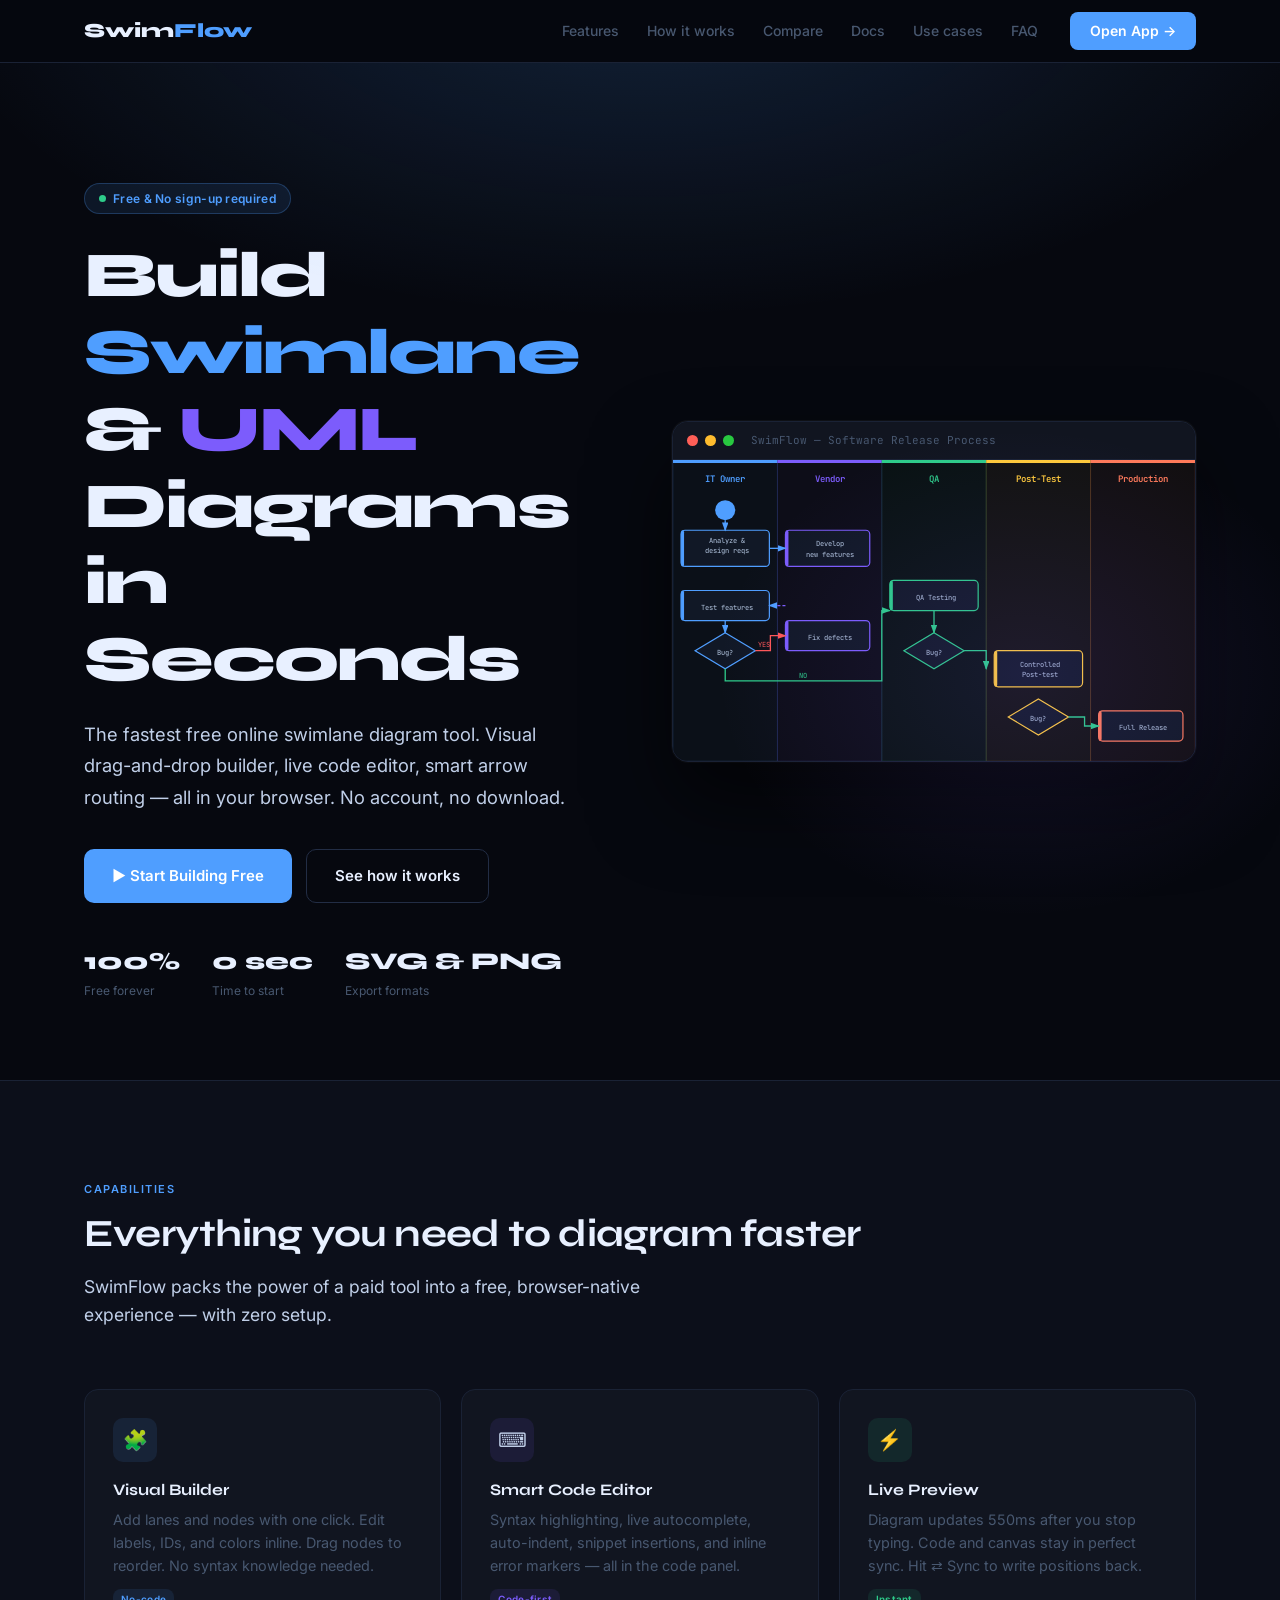
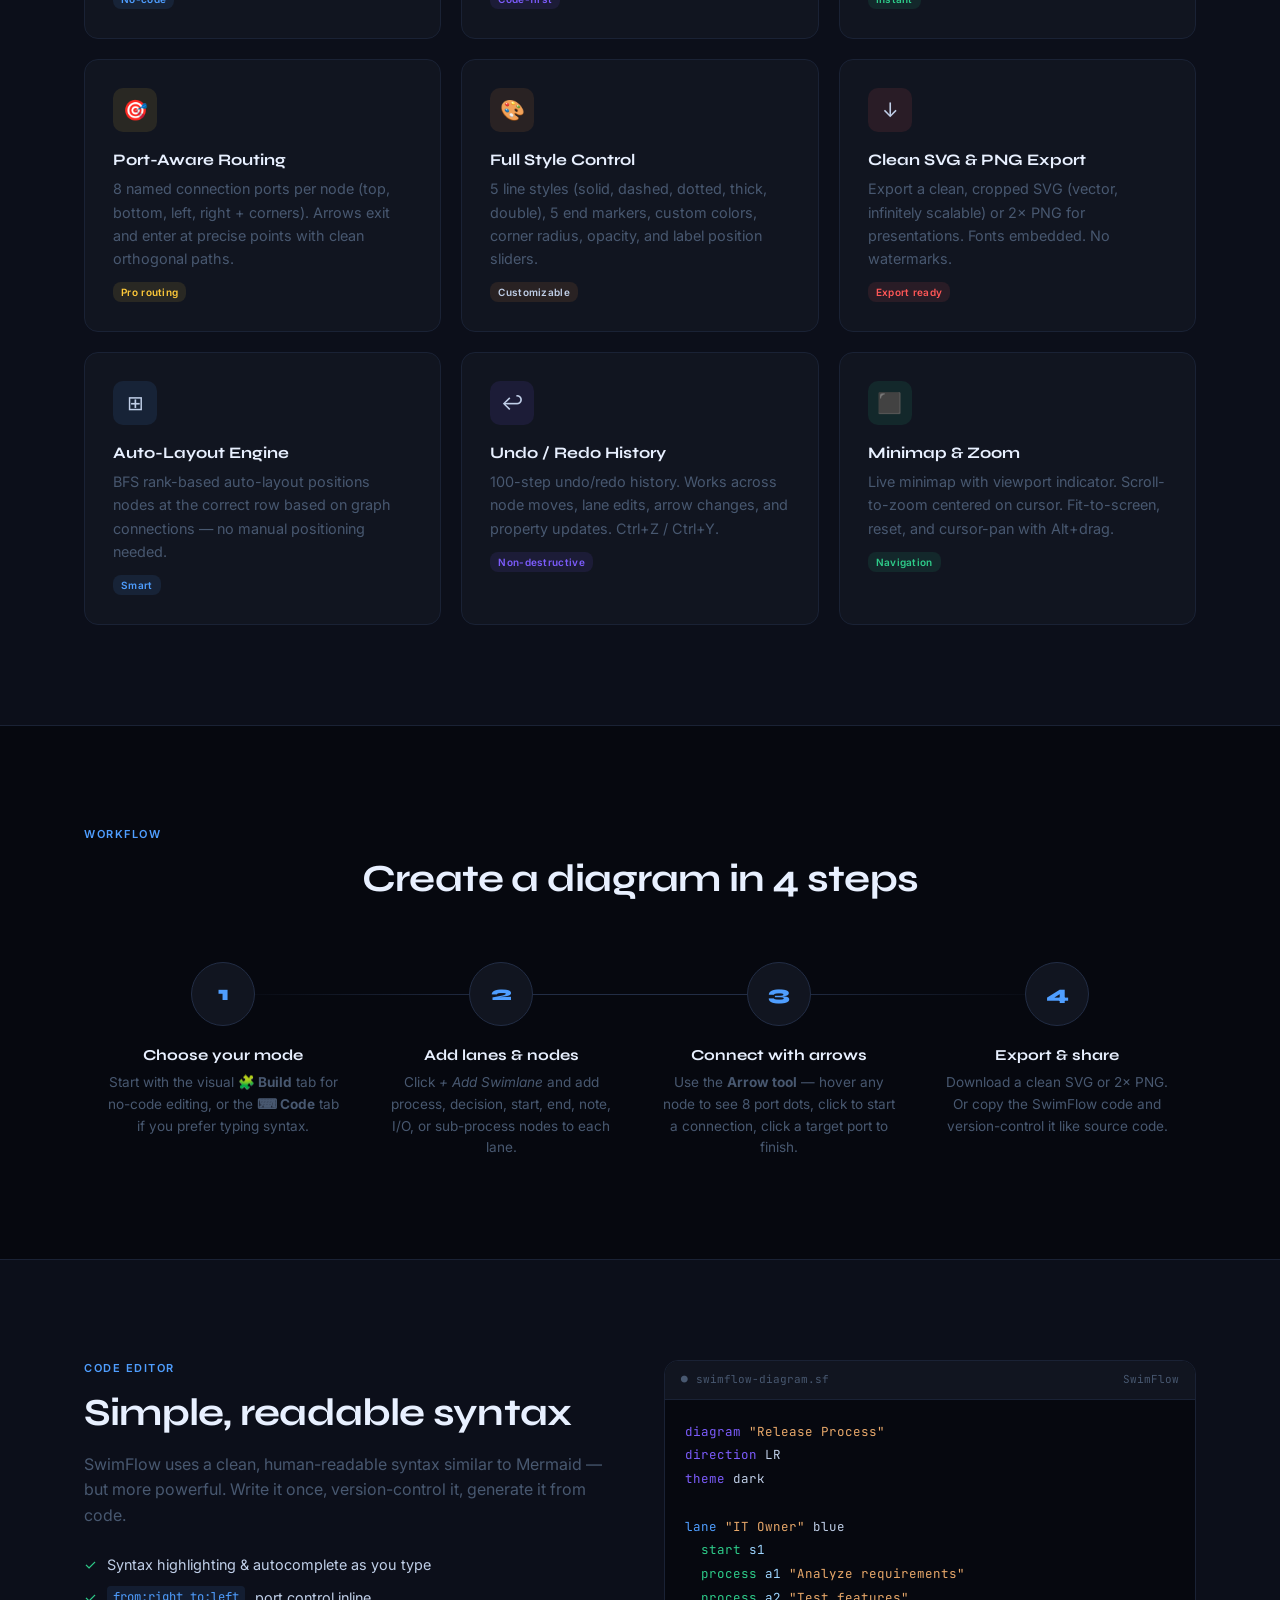
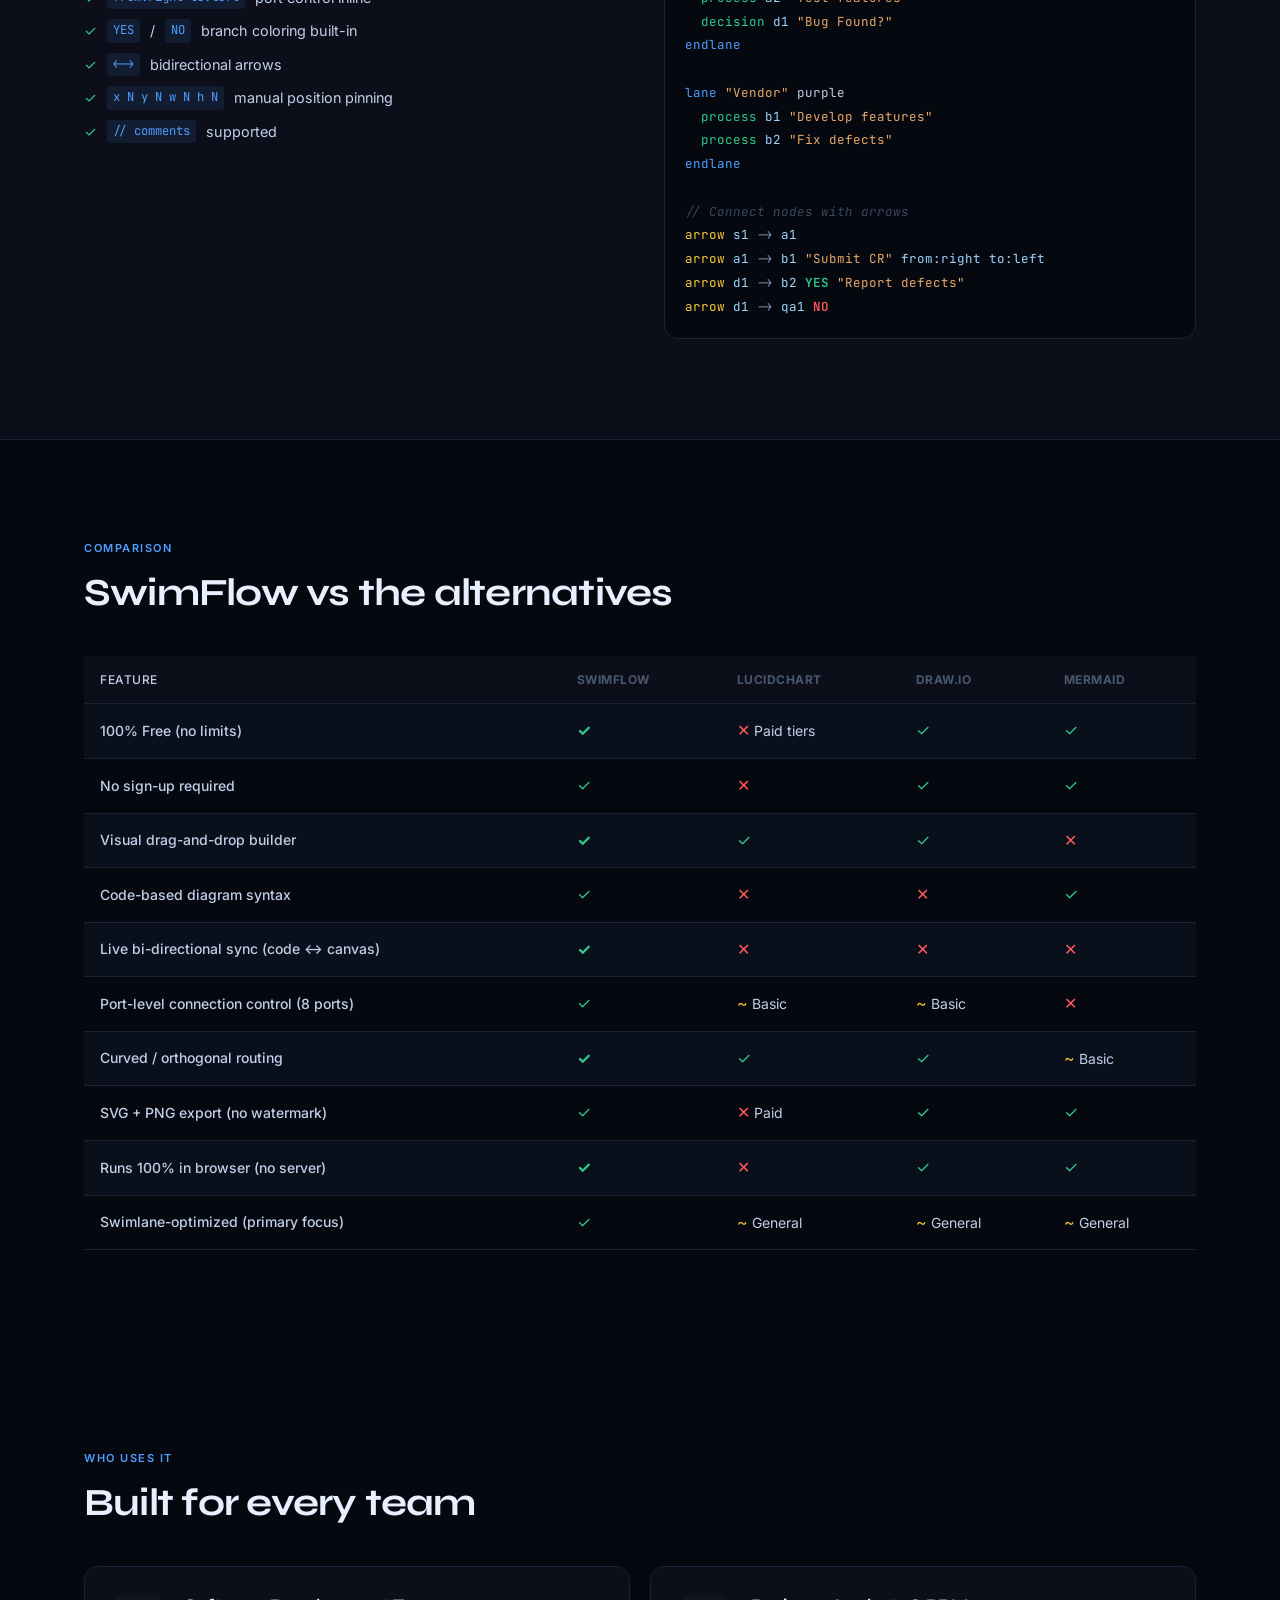
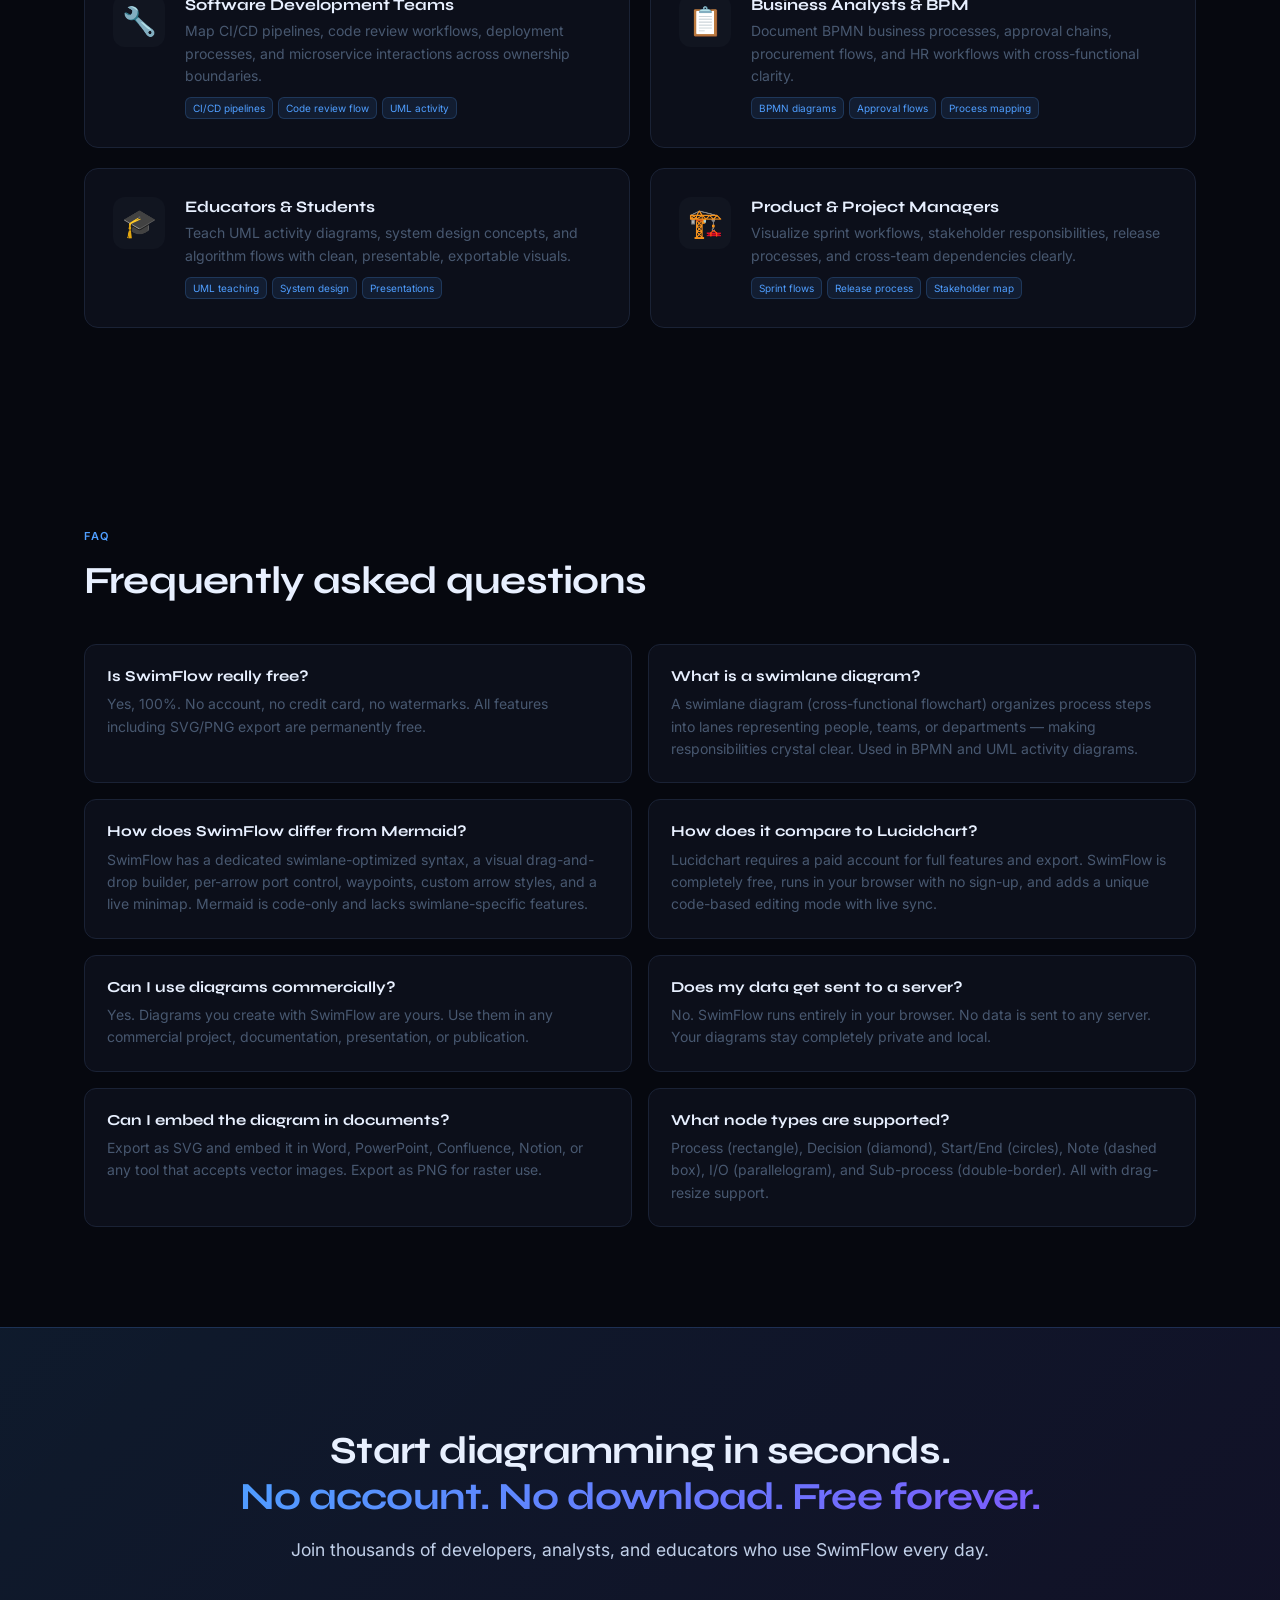
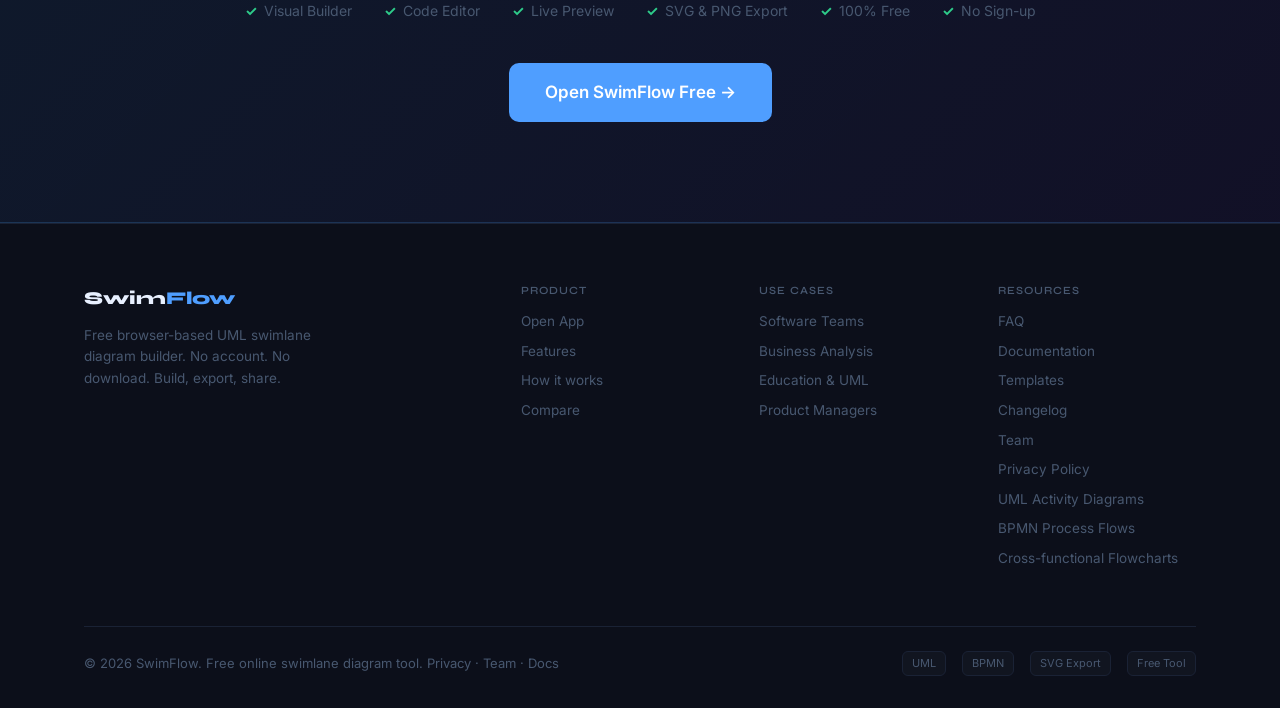
==== index.html @ 9070585f "Add team and templates pages with responsive design and structured content" ====
<!doctype html>
<html lang="en">
  <head>
    <meta charset="UTF-8" />
    <meta name="viewport" content="width=device-width, initial-scale=1.0" />

    <!-- ═══ PRIMARY SEO ═══ -->
    <title>
      SwimFlow — Free Online UML Swimlane Diagram Builder | No Sign-up Required
    </title>
    <meta
      name="description"
      content="SwimFlow is a free, browser-based UML swimlane diagram tool. Build process flows, BPMN diagrams, and cross-functional flowcharts with a visual builder or code editor. No account needed. Export SVG & PNG."
    />
    <meta
      name="keywords"
      content="swimlane diagram, UML diagram tool, free online flowchart maker, swimlane diagram software, BPMN diagram tool, cross-functional flowchart, process flow diagram, UML activity diagram, no-code diagram builder, swimlane creator, lucidchart alternative, draw.io alternative, free diagram tool"
    />
    <meta name="author" content="SwimFlow" />
    <meta name="robots" content="index, follow" />
    <link rel="canonical" href="https://swimflow.memolab.me/" />

    <!-- ═══ OPEN GRAPH ═══ -->
    <meta property="og:type" content="website" />
    <meta property="og:url" content="https://swimflow.memolab.me/" />
    <meta
      property="og:title"
      content="SwimFlow — Free UML Swimlane Diagram Builder"
    />
    <meta
      property="og:description"
      content="Build swimlane diagrams, BPMN process flows, and UML activity diagrams for free. Visual drag-and-drop builder + code editor. No sign-up. Export SVG & PNG instantly."
    />
    <meta
      property="og:image"
      content="https://swimflow.memolab.me/og-image.png"
    />
    <meta property="og:site_name" content="SwimFlow" />
    <meta property="og:locale" content="en_US" />

    <!-- ═══ TWITTER CARD ═══ -->
    <meta name="twitter:card" content="summary_large_image" />
    <meta
      name="twitter:title"
      content="SwimFlow — Free Online UML Swimlane Diagram Builder"
    />
    <meta
      name="twitter:description"
      content="Free swimlane diagram tool with drag-and-drop visual builder, syntax-highlighted code editor, live preview, and SVG/PNG export. No account required."
    />
    <meta
      name="twitter:image"
      content="https://swimflow.memolab.me/og-image.png"
    />

    <!-- ═══ STRUCTURED DATA ═══ -->
    <script type="application/ld+json">
      {
        "@context": "https://schema.org",
        "@type": "SoftwareApplication",
        "name": "SwimFlow",
        "applicationCategory": "DesignApplication",
        "operatingSystem": "Web Browser",
        "offers": {
          "@type": "Offer",
          "price": "0",
          "priceCurrency": "USD"
        },
        "description": "Free online UML swimlane diagram builder with visual drag-and-drop editor and code-based diagramming. No sign-up required.",
        "featureList": [
          "Drag-and-drop swimlane diagram builder",
          "Syntax-highlighted code editor with live preview",
          "Visual node builder with form-based editing",
          "8-port arrow connection system",
          "Curved and orthogonal routing",
          "SVG and PNG export",
          "Multiple themes: dark, light, blue, sepia",
          "Undo/redo history",
          "Auto-layout engine",
          "Minimap navigation"
        ],
        "screenshot": "https://swimflow.memolab.me/screenshot.png",
        "url": "https://swimflow.memolab.me/",
        "aggregateRating": {
          "@type": "AggregateRating",
          "ratingValue": "4.8",
          "ratingCount": "1240"
        }
      }
    </script>
    <script type="application/ld+json">
      {
        "@context": "https://schema.org",
        "@type": "FAQPage",
        "mainEntity": [
          {
            "@type": "Question",
            "name": "Is SwimFlow completely free?",
            "acceptedAnswer": {
              "@type": "Answer",
              "text": "Yes. SwimFlow is 100% free with no account required. All features including SVG/PNG export are available without signing up."
            }
          },
          {
            "@type": "Question",
            "name": "What is a swimlane diagram?",
            "acceptedAnswer": {
              "@type": "Answer",
              "text": "A swimlane diagram (also called a cross-functional flowchart) organizes process steps into lanes, where each lane represents a person, team, or department responsible for those steps. They are widely used in BPMN and UML activity diagram modeling."
            }
          },
          {
            "@type": "Question",
            "name": "How is SwimFlow different from Lucidchart or draw.io?",
            "acceptedAnswer": {
              "@type": "Answer",
              "text": "SwimFlow combines a code-first diagram syntax (like Mermaid) with a visual drag-and-drop builder. Diagrams stay in sync between both modes. It runs entirely in the browser with no backend, no account, and no data sent to servers."
            }
          },
          {
            "@type": "Question",
            "name": "Can I export my swimlane diagrams?",
            "acceptedAnswer": {
              "@type": "Answer",
              "text": "Yes. Export as clean cropped SVG (vector, scalable) or 2× PNG (raster, for presentations and documents). Both formats include all fonts and styling."
            }
          }
        ]
      }
    </script>

    <link rel="preconnect" href="https://fonts.googleapis.com" />
    <link rel="preconnect" href="https://fonts.gstatic.com" crossorigin />
    <link
      href="https://fonts.googleapis.com/css2?family=Inter:wght@300;400;500;600;700&family=Syne:wght@600;700;800&family=JetBrains+Mono:wght@400;500&display=swap"
      rel="stylesheet"
    />

    <style>
      :root {
        --bg: #06080f;
        --bg2: #0c0f1a;
        --bg3: #111520;
        --border: #1a2235;
        --border2: #222d45;
        --ac: #4f9eff;
        --ac2: #7c5cfc;
        --gr: #2ecc8a;
        --ye: #ffca3a;
        --re: #ff5757;
        --tx: #c0cfe8;
        --dim: #485870;
        --br: #e8f0ff;
        --white: #ffffff;
      }

      *,
      *::before,
      *::after {
        box-sizing: border-box;
        margin: 0;
        padding: 0;
      }

      html {
        scroll-behavior: smooth;
      }

      body {
        background: var(--bg);
        color: var(--tx);
        font-family: "Inter", sans-serif;
        font-size: 16px;
        line-height: 1.6;
        overflow-x: hidden;
      }

      /* ── TYPOGRAPHY ── */
      h1,
      h2,
      h3,
      h4 {
        font-family: "Syne", sans-serif;
        color: var(--br);
        line-height: 1.2;
      }
      h1 {
        font-size: clamp(2.4rem, 5vw, 4rem);
        font-weight: 800;
        letter-spacing: -0.03em;
      }
      h2 {
        font-size: clamp(1.8rem, 3vw, 2.6rem);
        font-weight: 700;
        letter-spacing: -0.02em;
      }
      h3 {
        font-size: 1.25rem;
        font-weight: 700;
      }
      p {
        color: var(--tx);
      }
      a {
        color: var(--ac);
        text-decoration: none;
      }
      a:hover {
        text-decoration: underline;
      }
      code {
        font-family: "JetBrains Mono", monospace;
        font-size: 0.85em;
        color: var(--ac);
        background: rgba(79, 158, 255, 0.1);
        padding: 2px 6px;
        border-radius: 4px;
      }

      /* ── LAYOUT ── */
      .container {
        max-width: 1160px;
        margin: 0 auto;
        padding: 0 24px;
      }
      section {
        padding: 100px 0;
      }

      /* ── NAV ── */
      nav {
        position: sticky;
        top: 0;
        z-index: 100;
        background: rgba(6, 8, 15, 0.85);
        backdrop-filter: blur(20px);
        border-bottom: 1px solid var(--border);
      }
      .navInner {
        max-width: 1160px;
        margin: 0 auto;
        padding: 0 24px;
        height: 62px;
        display: flex;
        align-items: center;
        gap: 32px;
      }
      .navLogo {
        font-family: "Syne", sans-serif;
        font-weight: 800;
        font-size: 20px;
        color: var(--br);
        text-decoration: none;
      }
      .navLogo span {
        color: var(--ac);
      }
      .navLinks {
        display: flex;
        gap: 28px;
        margin-left: auto;
      }
      .navLinks a {
        font-size: 14px;
        color: var(--dim);
        font-weight: 500;
        transition: color 0.15s;
      }
      .navLinks a:hover {
        color: var(--br);
        text-decoration: none;
      }
      .navCta {
        padding: 8px 20px;
        background: var(--ac);
        color: #fff;
        border-radius: 8px;
        font-size: 14px;
        font-weight: 600;
        transition: filter 0.15s;
      }
      .navCta:hover {
        filter: brightness(1.15);
        text-decoration: none;
      }

      /* ── HERO ── */
      #hero {
        padding: 120px 0 80px;
        position: relative;
        overflow: hidden;
      }
      #hero::before {
        content: "";
        position: absolute;
        inset: 0;
        background:
          radial-gradient(
            ellipse 80% 50% at 50% -10%,
            rgba(79, 158, 255, 0.18) 0%,
            transparent 70%
          ),
          radial-gradient(
            ellipse 40% 40% at 80% 60%,
            rgba(124, 92, 252, 0.12) 0%,
            transparent 60%
          );
        pointer-events: none;
      }
      .heroGrid {
        display: grid;
        grid-template-columns: 1fr 1fr;
        gap: 64px;
        align-items: center;
      }
      .heroBadge {
        display: inline-flex;
        align-items: center;
        gap: 7px;
        background: rgba(79, 158, 255, 0.1);
        border: 1px solid rgba(79, 158, 255, 0.25);
        border-radius: 20px;
        padding: 5px 14px;
        font-size: 12px;
        color: var(--ac);
        font-weight: 600;
        letter-spacing: 0.3px;
        margin-bottom: 24px;
      }
      .heroBadge::before {
        content: "";
        width: 7px;
        height: 7px;
        border-radius: 50%;
        background: var(--gr);
        animation: pulse 2s infinite;
      }
      @keyframes pulse {
        0%,
        100% {
          opacity: 1;
          transform: scale(1);
        }
        50% {
          opacity: 0.6;
          transform: scale(1.3);
        }
      }
      .heroTitle {
        margin-bottom: 20px;
      }
      .heroTitle .accent {
        color: var(--ac);
      }
      .heroTitle .accent2 {
        color: var(--ac2);
      }
      .heroSub {
        font-size: 1.15rem;
        color: var(--tx);
        margin-bottom: 36px;
        max-width: 500px;
        line-height: 1.7;
      }
      .heroCtas {
        display: flex;
        gap: 14px;
        flex-wrap: wrap;
        margin-bottom: 40px;
      }
      .btnPrimary {
        padding: 14px 28px;
        background: var(--ac);
        color: #fff;
        border-radius: 10px;
        font-size: 15px;
        font-weight: 600;
        border: none;
        cursor: pointer;
        transition: all 0.15s;
        text-decoration: none;
        display: inline-flex;
        align-items: center;
        gap: 8px;
      }
      .btnPrimary:hover {
        filter: brightness(1.15);
        transform: translateY(-1px);
        text-decoration: none;
      }
      .btnSecondary {
        padding: 14px 28px;
        background: transparent;
        color: var(--br);
        border: 1px solid var(--border2);
        border-radius: 10px;
        font-size: 15px;
        font-weight: 600;
        cursor: pointer;
        transition: all 0.15s;
        text-decoration: none;
        display: inline-flex;
        align-items: center;
        gap: 8px;
      }
      .btnSecondary:hover {
        background: var(--bg3);
        border-color: var(--dim);
        text-decoration: none;
      }
      .heroStats {
        display: flex;
        gap: 32px;
      }
      .heroStat .num {
        font-family: "Syne", sans-serif;
        font-size: 1.5rem;
        font-weight: 800;
        color: var(--br);
      }
      .heroStat .lbl {
        font-size: 12px;
        color: var(--dim);
      }

      /* ── HERO DEMO MOCKUP ── */
      .heroDemo {
        background: var(--bg2);
        border: 1px solid var(--border);
        border-radius: 16px;
        overflow: hidden;
        box-shadow:
          0 40px 80px rgba(0, 0, 0, 0.6),
          0 0 0 1px rgba(255, 255, 255, 0.04);
      }
      .demoBar {
        height: 38px;
        background: var(--bg3);
        border-bottom: 1px solid var(--border);
        display: flex;
        align-items: center;
        padding: 0 14px;
        gap: 7px;
      }
      .dot {
        width: 11px;
        height: 11px;
        border-radius: 50%;
      }
      .dot.r {
        background: #ff5f57;
      }
      .dot.y {
        background: #febc2e;
      }
      .dot.g {
        background: #28c840;
      }
      .demoTitle {
        font-size: 11px;
        color: var(--dim);
        margin-left: 10px;
        font-family: "JetBrains Mono", monospace;
      }
      .demoBody {
        padding: 0;
      }
      .demoSVG {
        width: 100%;
        height: auto;
        display: block;
      }

      /* ── FEATURES GRID ── */
      #features {
        background: var(--bg2);
        border-top: 1px solid var(--border);
        border-bottom: 1px solid var(--border);
      }
      .sectionLabel {
        font-size: 11px;
        letter-spacing: 1.5px;
        text-transform: uppercase;
        color: var(--ac);
        font-weight: 600;
        margin-bottom: 12px;
      }
      .sectionHead {
        margin-bottom: 16px;
      }
      .sectionSub {
        color: var(--tx);
        font-size: 1.1rem;
        max-width: 580px;
        margin-bottom: 60px;
      }
      .featGrid {
        display: grid;
        grid-template-columns: repeat(3, 1fr);
        gap: 20px;
      }
      .featCard {
        background: var(--bg3);
        border: 1px solid var(--border);
        border-radius: 14px;
        padding: 28px;
        transition: all 0.2s;
        position: relative;
        overflow: hidden;
      }
      .featCard::before {
        content: "";
        position: absolute;
        top: 0;
        left: 0;
        right: 0;
        height: 2px;
        background: linear-gradient(
          90deg,
          transparent,
          var(--cardAccent, var(--ac)),
          transparent
        );
        opacity: 0;
        transition: opacity 0.2s;
      }
      .featCard:hover {
        border-color: var(--border2);
        transform: translateY(-3px);
        box-shadow: 0 16px 40px rgba(0, 0, 0, 0.4);
      }
      .featCard:hover::before {
        opacity: 1;
      }
      .featIcon {
        width: 44px;
        height: 44px;
        border-radius: 10px;
        display: flex;
        align-items: center;
        justify-content: center;
        font-size: 20px;
        margin-bottom: 18px;
      }
      .featCard h3 {
        font-size: 1rem;
        margin-bottom: 8px;
        color: var(--br);
      }
      .featCard p {
        font-size: 0.9rem;
        color: var(--dim);
        line-height: 1.6;
      }
      .tag {
        display: inline-block;
        font-size: 10px;
        padding: 2px 8px;
        border-radius: 8px;
        font-weight: 600;
        margin-top: 12px;
        letter-spacing: 0.3px;
      }

      /* ── HOW IT WORKS ── */
      .stepsGrid {
        display: grid;
        grid-template-columns: repeat(4, 1fr);
        gap: 0;
        position: relative;
      }
      .stepsGrid::before {
        content: "";
        position: absolute;
        top: 32px;
        left: 12.5%;
        right: 12.5%;
        height: 1px;
        background: linear-gradient(
          90deg,
          transparent,
          var(--border2),
          var(--border2),
          transparent
        );
      }
      .step {
        padding: 0 20px;
        text-align: center;
      }
      .stepNum {
        width: 64px;
        height: 64px;
        border-radius: 50%;
        background: var(--bg3);
        border: 1px solid var(--border2);
        display: flex;
        align-items: center;
        justify-content: center;
        font-family: "Syne", sans-serif;
        font-size: 1.3rem;
        font-weight: 800;
        color: var(--ac);
        margin: 0 auto 20px;
        position: relative;
        z-index: 1;
      }
      .step h3 {
        font-size: 0.95rem;
        margin-bottom: 8px;
      }
      .step p {
        font-size: 0.85rem;
        color: var(--dim);
      }

      /* ── CODE PREVIEW ── */
      #codePreview {
        background: var(--bg2);
        border-top: 1px solid var(--border);
        border-bottom: 1px solid var(--border);
      }
      .codeGrid {
        display: grid;
        grid-template-columns: 1fr 1fr;
        gap: 48px;
        align-items: start;
      }
      .codeBlock {
        background: var(--bg);
        border: 1px solid var(--border);
        border-radius: 14px;
        overflow: hidden;
      }
      .codeBlockHeader {
        padding: 10px 16px;
        background: var(--bg3);
        border-bottom: 1px solid var(--border);
        display: flex;
        align-items: center;
        gap: 8px;
        font-size: 11px;
        color: var(--dim);
        font-family: "JetBrains Mono", monospace;
      }
      .codeBlockBody {
        padding: 20px;
        overflow-x: auto;
      }
      pre {
        font-family: "JetBrains Mono", monospace;
        font-size: 12.5px;
        line-height: 1.9;
        white-space: pre;
      }
      .ck {
        color: #7c5cfc;
      } /* keyword */
      .cl {
        color: #4f9eff;
      } /* lane */
      .cn {
        color: #2ecc8a;
      } /* node */
      .ca {
        color: #ffca3a;
      } /* arrow */
      .cs {
        color: #e8a86a;
      } /* string */
      .ci {
        color: #9dd5ff;
      } /* id */
      .cop {
        color: #8090b0;
      } /* operator */
      .cco {
        color: #384860;
        font-style: italic;
      } /* comment */
      .cy {
        color: #2ecc8a;
        font-weight: 600;
      }
      .cno {
        color: #ff5757;
        font-weight: 600;
      }

      /* ── COMPARISON ── */
      .compTable {
        width: 100%;
        border-collapse: collapse;
      }
      .compTable th,
      .compTable td {
        padding: 14px 16px;
        text-align: left;
        border-bottom: 1px solid var(--border);
        font-size: 14px;
      }
      .compTable th {
        font-size: 12px;
        letter-spacing: 0.5px;
        color: var(--dim);
        text-transform: uppercase;
        background: var(--bg2);
      }
      .compTable th:first-child,
      .compTable td:first-child {
        color: var(--tx);
        font-weight: 500;
      }
      .compTable .chk {
        color: var(--gr);
        font-size: 16px;
      }
      .compTable .xch {
        color: var(--re);
        font-size: 16px;
      }
      .compTable .partial {
        color: var(--ye);
        font-size: 16px;
      }
      .compTable .sfrow td {
        background: rgba(79, 158, 255, 0.05);
      }
      .compTable .sfrow td:nth-child(2) {
        font-weight: 700;
        color: var(--ac);
      }
      .compTable tbody tr:hover td {
        background: rgba(255, 255, 255, 0.02);
      }

      /* ── TESTIMONIALS ── */
      .testGrid {
        display: grid;
        grid-template-columns: repeat(3, 1fr);
        gap: 20px;
      }
      .testCard {
        background: var(--bg2);
        border: 1px solid var(--border);
        border-radius: 14px;
        padding: 24px;
        transition: all 0.2s;
      }
      .testCard:hover {
        border-color: var(--border2);
      }
      .stars {
        color: var(--ye);
        font-size: 13px;
        margin-bottom: 12px;
        letter-spacing: 2px;
      }
      .testCard p {
        font-size: 0.9rem;
        line-height: 1.7;
        color: var(--tx);
        margin-bottom: 16px;
      }
      .testAuthor {
        display: flex;
        align-items: center;
        gap: 10px;
      }
      .testAvatar {
        width: 36px;
        height: 36px;
        border-radius: 50%;
        display: flex;
        align-items: center;
        justify-content: center;
        font-family: "Syne", sans-serif;
        font-weight: 700;
        font-size: 14px;
        color: #fff;
      }
      .testName {
        font-size: 13px;
        font-weight: 600;
        color: var(--br);
      }
      .testRole {
        font-size: 11px;
        color: var(--dim);
      }

      /* ── USE CASES ── */
      .useCaseGrid {
        display: grid;
        grid-template-columns: repeat(2, 1fr);
        gap: 20px;
      }
      .ucCard {
        background: var(--bg2);
        border: 1px solid var(--border);
        border-radius: 14px;
        padding: 28px;
        display: flex;
        gap: 20px;
        align-items: flex-start;
        transition: all 0.2s;
      }
      .ucCard:hover {
        border-color: var(--border2);
        transform: translateY(-2px);
      }
      .ucIcon {
        font-size: 28px;
        flex-shrink: 0;
        width: 52px;
        height: 52px;
        display: flex;
        align-items: center;
        justify-content: center;
        background: var(--bg3);
        border-radius: 12px;
      }
      .ucCard h3 {
        font-size: 1rem;
        margin-bottom: 6px;
      }
      .ucCard p {
        font-size: 0.875rem;
        color: var(--dim);
        line-height: 1.6;
      }
      .ucTags {
        display: flex;
        gap: 5px;
        flex-wrap: wrap;
        margin-top: 10px;
      }
      .ucTag {
        font-size: 10px;
        padding: 2px 7px;
        border-radius: 6px;
        background: rgba(79, 158, 255, 0.1);
        color: var(--ac);
        border: 1px solid rgba(79, 158, 255, 0.2);
      }

      /* ── FAQ ── */
      .faqGrid {
        display: grid;
        grid-template-columns: repeat(2, 1fr);
        gap: 16px;
      }
      .faqCard {
        background: var(--bg2);
        border: 1px solid var(--border);
        border-radius: 12px;
        padding: 22px;
      }
      .faqCard h3 {
        font-size: 0.95rem;
        margin-bottom: 8px;
        color: var(--br);
      }
      .faqCard p {
        font-size: 0.875rem;
        color: var(--dim);
        line-height: 1.6;
      }

      /* ── CTA BANNER ── */
      #ctaBanner {
        background: linear-gradient(
          135deg,
          rgba(79, 158, 255, 0.12),
          rgba(124, 92, 252, 0.1)
        );
        border-top: 1px solid rgba(79, 158, 255, 0.2);
        border-bottom: 1px solid rgba(79, 158, 255, 0.2);
        text-align: center;
        padding: 100px 0;
      }
      #ctaBanner h2 {
        margin-bottom: 16px;
      }
      #ctaBanner p {
        color: var(--tx);
        margin-bottom: 36px;
        font-size: 1.1rem;
      }
      .ctaFeatureList {
        display: flex;
        justify-content: center;
        gap: 32px;
        flex-wrap: wrap;
        margin-bottom: 40px;
      }
      .ctaFeat {
        display: flex;
        align-items: center;
        gap: 7px;
        font-size: 14px;
        color: var(--dim);
      }
      .ctaFeat::before {
        content: "✓";
        color: var(--gr);
        font-weight: 700;
      }

      /* ── FOOTER ── */
      footer {
        background: var(--bg2);
        border-top: 1px solid var(--border);
        padding: 60px 0 32px;
      }
      .footGrid {
        display: grid;
        grid-template-columns: 2fr 1fr 1fr 1fr;
        gap: 40px;
        margin-bottom: 48px;
      }
      .footBrand .logo {
        font-family: "Syne", sans-serif;
        font-weight: 800;
        font-size: 18px;
        color: var(--br);
        margin-bottom: 12px;
      }
      .footBrand .logo span {
        color: var(--ac);
      }
      .footBrand p {
        font-size: 13.5px;
        color: var(--dim);
        max-width: 260px;
        line-height: 1.6;
      }
      .footCol h4 {
        font-size: 11px;
        letter-spacing: 1px;
        text-transform: uppercase;
        color: var(--dim);
        margin-bottom: 14px;
        font-weight: 600;
      }
      .footCol a {
        display: block;
        font-size: 13.5px;
        color: var(--dim);
        margin-bottom: 8px;
        transition: color 0.12s;
      }
      .footCol a:hover {
        color: var(--br);
        text-decoration: none;
      }
      .footBottom {
        border-top: 1px solid var(--border);
        padding-top: 24px;
        display: flex;
        justify-content: space-between;
        align-items: center;
        flex-wrap: wrap;
        gap: 12px;
      }
      .footBottom p {
        font-size: 13px;
        color: var(--dim);
      }
      .footSchemas {
        display: flex;
        gap: 16px;
      }
      .footSchemas span {
        font-size: 11px;
        color: var(--dim);
        background: var(--bg3);
        border: 1px solid var(--border);
        border-radius: 6px;
        padding: 3px 9px;
      }

      /* ── RESPONSIVE ── */
      @media (max-width: 900px) {
        .heroGrid,
        .codeGrid,
        .footGrid {
          grid-template-columns: 1fr;
        }
        .featGrid,
        .testGrid {
          grid-template-columns: repeat(2, 1fr);
        }
        .stepsGrid {
          grid-template-columns: repeat(2, 1fr);
          gap: 24px;
        }
        .stepsGrid::before {
          display: none;
        }
        .useCaseGrid {
          grid-template-columns: 1fr;
        }
        .faqGrid {
          grid-template-columns: 1fr;
        }
        .navLinks {
          display: none;
        }
        .heroStats {
          flex-wrap: wrap;
          gap: 20px;
        }
      }
      @media (max-width: 580px) {
        .featGrid,
        .testGrid {
          grid-template-columns: 1fr;
        }
        h1 {
          font-size: 2.2rem;
        }
      }

      /* ── SCROLL ANIMATIONS ── */
      .reveal {
        opacity: 0;
        transform: translateY(24px);
        transition:
          opacity 0.6s,
          transform 0.6s;
      }
      .reveal.visible {
        opacity: 1;
        transform: none;
      }

      /* ── GRADIENT TEXT ── */
      .gText {
        background: linear-gradient(135deg, var(--ac), var(--ac2));
        -webkit-background-clip: text;
        -webkit-text-fill-color: transparent;
        background-clip: text;
      }
    </style>
  </head>
  <body>
    <!-- ── NAV ─────────────────────────────────────────────── -->
    <nav aria-label="Main navigation">
      <div class="navInner">
        <a href="/" class="navLogo" aria-label="SwimFlow home"
          >Swim<span>Flow</span></a
        >
        <div class="navLinks" role="list">
          <a href="#features" role="listitem">Features</a>
          <a href="#how-it-works" role="listitem">How it works</a>
          <a href="#compare" role="listitem">Compare</a>
          <a href="/docs/" role="listitem">Docs</a>
          <a href="#use-cases" role="listitem">Use cases</a>
          <a href="#faq" role="listitem">FAQ</a>
        </div>
        <a
          href="/app/"
          class="navCta"
          aria-label="Open SwimFlow diagram tool"
          >Open App →</a
        >
      </div>
    </nav>

    <!-- ── HERO ─────────────────────────────────────────────── -->
    <section id="hero" aria-labelledby="heroHeading">
      <div class="container">
        <div class="heroGrid">
          <div>
            <div class="heroBadge">Free &amp; No sign-up required</div>
            <h1 id="heroHeading" class="heroTitle">
              Build <span class="accent">Swimlane</span> &amp;
              <span class="accent2">UML</span> Diagrams<br />in Seconds
            </h1>
            <p class="heroSub">
              The fastest free online swimlane diagram tool. Visual
              drag-and-drop builder, live code editor, smart arrow routing — all
              in your browser. No account, no download.
            </p>
            <div class="heroCtas">
              <a
                href="/app/"
                class="btnPrimary"
                aria-label="Start building a free swimlane diagram"
              >
                ▶ Start Building Free
              </a>
              <a href="#how-it-works" class="btnSecondary">See how it works</a>
            </div>
            <div class="heroStats" aria-label="SwimFlow statistics">
              <div class="heroStat">
                <div class="num">100%</div>
                <div class="lbl">Free forever</div>
              </div>
              <div class="heroStat">
                <div class="num">0 sec</div>
                <div class="lbl">Time to start</div>
              </div>
              <div class="heroStat">
                <div class="num">SVG &amp; PNG</div>
                <div class="lbl">Export formats</div>
              </div>
            </div>
          </div>
          <div
            class="heroDemo"
            role="img"
            aria-label="SwimFlow swimlane diagram editor screenshot"
          >
            <div class="demoBar">
              <div class="dot r"></div>
              <div class="dot y"></div>
              <div class="dot g"></div>
              <span class="demoTitle">SwimFlow — Software Release Process</span>
            </div>
            <div class="demoBody">
              <!-- Inline SVG demo diagram -->
              <svg
                class="demoSVG"
                viewBox="0 0 520 300"
                xmlns="http://www.w3.org/2000/svg"
                font-family="JetBrains Mono,monospace"
              >
                <rect width="520" height="300" fill="#080a0f" />
                <!-- Lane 1 -->
                <rect
                  x="0"
                  y="0"
                  width="104"
                  height="300"
                  fill="rgba(79,158,255,.04)"
                  stroke="#4f9eff"
                  stroke-opacity=".15"
                  stroke-width="1"
                />
                <rect x="0" y="0" width="104" height="3" fill="#4f9eff" />
                <text
                  x="52"
                  y="22"
                  text-anchor="middle"
                  fill="#4f9eff"
                  font-size="9"
                  font-weight="600"
                >
                  IT Owner
                </text>
                <!-- Lane 2 -->
                <rect
                  x="104"
                  y="0"
                  width="104"
                  height="300"
                  fill="rgba(124,92,252,.04)"
                  stroke="#7c5cfc"
                  stroke-opacity=".15"
                  stroke-width="1"
                />
                <rect x="104" y="0" width="104" height="3" fill="#7c5cfc" />
                <text
                  x="156"
                  y="22"
                  text-anchor="middle"
                  fill="#7c5cfc"
                  font-size="9"
                  font-weight="600"
                >
                  Vendor
                </text>
                <!-- Lane 3 -->
                <rect
                  x="208"
                  y="0"
                  width="104"
                  height="300"
                  fill="rgba(46,204,138,.04)"
                  stroke="#2ecc8a"
                  stroke-opacity=".15"
                  stroke-width="1"
                />
                <rect x="208" y="0" width="104" height="3" fill="#2ecc8a" />
                <text
                  x="260"
                  y="22"
                  text-anchor="middle"
                  fill="#2ecc8a"
                  font-size="9"
                  font-weight="600"
                >
                  QA
                </text>
                <!-- Lane 4 -->
                <rect
                  x="312"
                  y="0"
                  width="104"
                  height="300"
                  fill="rgba(255,202,58,.04)"
                  stroke="#ffca3a"
                  stroke-opacity=".15"
                  stroke-width="1"
                />
                <rect x="312" y="0" width="104" height="3" fill="#ffca3a" />
                <text
                  x="364"
                  y="22"
                  text-anchor="middle"
                  fill="#ffca3a"
                  font-size="9"
                  font-weight="600"
                >
                  Post-Test
                </text>
                <!-- Lane 5 -->
                <rect
                  x="416"
                  y="0"
                  width="104"
                  height="300"
                  fill="rgba(255,122,90,.04)"
                  stroke="#ff7a5a"
                  stroke-opacity=".15"
                  stroke-width="1"
                />
                <rect x="416" y="0" width="104" height="3" fill="#ff7a5a" />
                <text
                  x="468"
                  y="22"
                  text-anchor="middle"
                  fill="#ff7a5a"
                  font-size="9"
                  font-weight="600"
                >
                  Production
                </text>
                <!-- Nodes -->
                <!-- Start -->
                <circle cx="52" cy="50" r="10" fill="#4f9eff" />
                <!-- Process a1 -->
                <rect
                  x="8"
                  y="70"
                  width="88"
                  height="36"
                  rx="4"
                  fill="#111826"
                  stroke="#4f9eff"
                  stroke-width="1.2"
                />
                <rect
                  x="8"
                  y="70"
                  width="3"
                  height="36"
                  fill="#4f9eff"
                  rx="2"
                />
                <text
                  x="54"
                  y="83"
                  text-anchor="middle"
                  fill="#b2c4de"
                  font-size="7"
                >
                  Analyze &amp;
                </text>
                <text
                  x="54"
                  y="93"
                  text-anchor="middle"
                  fill="#b2c4de"
                  font-size="7"
                >
                  design reqs
                </text>
                <!-- Process a2 -->
                <rect
                  x="8"
                  y="130"
                  width="88"
                  height="30"
                  rx="4"
                  fill="#111826"
                  stroke="#4f9eff"
                  stroke-width="1.2"
                />
                <rect
                  x="8"
                  y="130"
                  width="3"
                  height="30"
                  fill="#4f9eff"
                  rx="2"
                />
                <text
                  x="54"
                  y="149"
                  text-anchor="middle"
                  fill="#b2c4de"
                  font-size="7"
                >
                  Test features
                </text>
                <!-- Decision -->
                <polygon
                  points="52,172 82,190 52,208 22,190"
                  fill="#111826"
                  stroke="#4f9eff"
                  stroke-width="1.2"
                />
                <text
                  x="52"
                  y="194"
                  text-anchor="middle"
                  fill="#b2c4de"
                  font-size="7"
                >
                  Bug?
                </text>
                <!-- Vendor nodes -->
                <rect
                  x="112"
                  y="70"
                  width="84"
                  height="36"
                  rx="4"
                  fill="#111826"
                  stroke="#7c5cfc"
                  stroke-width="1.2"
                />
                <rect
                  x="112"
                  y="70"
                  width="3"
                  height="36"
                  fill="#7c5cfc"
                  rx="2"
                />
                <text
                  x="156"
                  y="86"
                  text-anchor="middle"
                  fill="#b2c4de"
                  font-size="7"
                >
                  Develop
                </text>
                <text
                  x="156"
                  y="97"
                  text-anchor="middle"
                  fill="#b2c4de"
                  font-size="7"
                >
                  new features
                </text>
                <rect
                  x="112"
                  y="160"
                  width="84"
                  height="30"
                  rx="4"
                  fill="#111826"
                  stroke="#7c5cfc"
                  stroke-width="1.2"
                />
                <rect
                  x="112"
                  y="160"
                  width="3"
                  height="30"
                  fill="#7c5cfc"
                  rx="2"
                />
                <text
                  x="156"
                  y="179"
                  text-anchor="middle"
                  fill="#b2c4de"
                  font-size="7"
                >
                  Fix defects
                </text>
                <!-- QA nodes -->
                <rect
                  x="216"
                  y="120"
                  width="88"
                  height="30"
                  rx="4"
                  fill="#111826"
                  stroke="#2ecc8a"
                  stroke-width="1.2"
                />
                <rect
                  x="216"
                  y="120"
                  width="3"
                  height="30"
                  fill="#2ecc8a"
                  rx="2"
                />
                <text
                  x="262"
                  y="139"
                  text-anchor="middle"
                  fill="#b2c4de"
                  font-size="7"
                >
                  QA Testing
                </text>
                <polygon
                  points="260,172 290,190 260,208 230,190"
                  fill="#111826"
                  stroke="#2ecc8a"
                  stroke-width="1.2"
                />
                <text
                  x="260"
                  y="194"
                  text-anchor="middle"
                  fill="#b2c4de"
                  font-size="7"
                >
                  Bug?
                </text>
                <!-- Post-test -->
                <rect
                  x="320"
                  y="190"
                  width="88"
                  height="36"
                  rx="4"
                  fill="#111826"
                  stroke="#ffca3a"
                  stroke-width="1.2"
                />
                <rect
                  x="320"
                  y="190"
                  width="3"
                  height="36"
                  fill="#ffca3a"
                  rx="2"
                />
                <text
                  x="366"
                  y="206"
                  text-anchor="middle"
                  fill="#b2c4de"
                  font-size="7"
                >
                  Controlled
                </text>
                <text
                  x="366"
                  y="216"
                  text-anchor="middle"
                  fill="#b2c4de"
                  font-size="7"
                >
                  Post-test
                </text>
                <polygon
                  points="364,238 394,256 364,274 334,256"
                  fill="#111826"
                  stroke="#ffca3a"
                  stroke-width="1.2"
                />
                <text
                  x="364"
                  y="260"
                  text-anchor="middle"
                  fill="#b2c4de"
                  font-size="7"
                >
                  Bug?
                </text>
                <!-- Production -->
                <rect
                  x="424"
                  y="250"
                  width="84"
                  height="30"
                  rx="4"
                  fill="#111826"
                  stroke="#ff7a5a"
                  stroke-width="1.2"
                />
                <rect
                  x="424"
                  y="250"
                  width="3"
                  height="30"
                  fill="#ff7a5a"
                  rx="2"
                />
                <text
                  x="468"
                  y="269"
                  text-anchor="middle"
                  fill="#b2c4de"
                  font-size="7"
                >
                  Full Release
                </text>
                <!-- Arrows -->
                <defs>
                  <marker
                    id="ah"
                    markerWidth="7"
                    markerHeight="5"
                    refX="6"
                    refY="2.5"
                    orient="auto"
                  >
                    <polygon points="0 0,7 2.5,0 5" fill="#4f9eff" />
                  </marker>
                  <marker
                    id="ahg"
                    markerWidth="7"
                    markerHeight="5"
                    refX="6"
                    refY="2.5"
                    orient="auto"
                  >
                    <polygon points="0 0,7 2.5,0 5" fill="#2ecc8a" />
                  </marker>
                  <marker
                    id="ahr"
                    markerWidth="7"
                    markerHeight="5"
                    refX="6"
                    refY="2.5"
                    orient="auto"
                  >
                    <polygon points="0 0,7 2.5,0 5" fill="#ff5757" />
                  </marker>
                </defs>
                <!-- s1 -> a1 -->
                <line
                  x1="52"
                  y1="60"
                  x2="52"
                  y2="70"
                  stroke="#4f9eff"
                  stroke-width="1.3"
                  marker-end="url(#ah)"
                />
                <!-- a1 -> b1 -->
                <path
                  d="M 96 88 L 108 88 L 108 88 L 112 88"
                  stroke="#4f9eff"
                  stroke-width="1.3"
                  fill="none"
                  marker-end="url(#ah)"
                />
                <!-- b1 -> a2 -->
                <path
                  d="M 112 145 L 96 145"
                  stroke="#7c5cfc"
                  stroke-width="1.3"
                  fill="none"
                  marker-end="url(#ah)"
                  stroke-dasharray="3,2"
                />
                <!-- a2 -> d1 -->
                <line
                  x1="52"
                  y1="160"
                  x2="52"
                  y2="172"
                  stroke="#4f9eff"
                  stroke-width="1.3"
                  marker-end="url(#ah)"
                />
                <!-- d1 -> b2 YES -->
                <path
                  d="M 82 190 L 97 190 L 97 175 L 112 175"
                  stroke="#ff5757"
                  stroke-width="1.3"
                  fill="none"
                  marker-end="url(#ahr)"
                />
                <text
                  x="91"
                  y="186"
                  text-anchor="middle"
                  fill="#ff5757"
                  font-size="7"
                >
                  YES
                </text>
                <!-- d1 -> c1 NO -->
                <path
                  d="M 52 208 L 52 220 L 208 220 L 208 150 L 216 150"
                  stroke="#2ecc8a"
                  stroke-width="1.3"
                  fill="none"
                  marker-end="url(#ahg)"
                />
                <text
                  x="130"
                  y="217"
                  text-anchor="middle"
                  fill="#2ecc8a"
                  font-size="7"
                >
                  NO
                </text>
                <!-- c1 -> d2 -->
                <line
                  x1="260"
                  y1="150"
                  x2="260"
                  y2="172"
                  stroke="#2ecc8a"
                  stroke-width="1.3"
                  marker-end="url(#ahg)"
                />
                <!-- d2 -> e1 NO -->
                <path
                  d="M 290 190 L 312 190 L 312 208"
                  stroke="#2ecc8a"
                  stroke-width="1.3"
                  fill="none"
                  marker-end="url(#ahg)"
                />
                <!-- d3 -> f1 NO -->
                <path
                  d="M 394 256 L 410 256 L 410 265 L 424 265"
                  stroke="#2ecc8a"
                  stroke-width="1.3"
                  fill="none"
                  marker-end="url(#ahg)"
                />
              </svg>
            </div>
          </div>
        </div>
      </div>
    </section>

    <!-- ── FEATURES ───────────────────────────────────────────── -->
    <section id="features" aria-labelledby="featuresHeading">
      <div class="container">
        <p class="sectionLabel">Capabilities</p>
        <h2 id="featuresHeading" class="sectionHead">
          Everything you need to diagram faster
        </h2>
        <p class="sectionSub">
          SwimFlow packs the power of a paid tool into a free, browser-native
          experience — with zero setup.
        </p>
        <div class="featGrid">
          <article class="featCard reveal" style="--cardAccent: var(--ac)">
            <div class="featIcon" style="background: rgba(79, 158, 255, 0.1)">
              🧩
            </div>
            <h3>Visual Builder</h3>
            <p>
              Add lanes and nodes with one click. Edit labels, IDs, and colors
              inline. Drag nodes to reorder. No syntax knowledge needed.
            </p>
            <span
              class="tag"
              style="background: rgba(79, 158, 255, 0.1); color: var(--ac)"
              >No-code</span
            >
          </article>

          <article class="featCard reveal" style="--cardAccent: var(--ac2)">
            <div class="featIcon" style="background: rgba(124, 92, 252, 0.1)">
              ⌨
            </div>
            <h3>Smart Code Editor</h3>
            <p>
              Syntax highlighting, live autocomplete, auto-indent, snippet
              insertions, and inline error markers — all in the code panel.
            </p>
            <span
              class="tag"
              style="background: rgba(124, 92, 252, 0.1); color: var(--ac2)"
              >Code-first</span
            >
          </article>

          <article class="featCard reveal" style="--cardAccent: var(--gr)">
            <div class="featIcon" style="background: rgba(46, 204, 138, 0.1)">
              ⚡
            </div>
            <h3>Live Preview</h3>
            <p>
              Diagram updates 550ms after you stop typing. Code and canvas stay
              in perfect sync. Hit ⇄ Sync to write positions back.
            </p>
            <span
              class="tag"
              style="background: rgba(46, 204, 138, 0.1); color: var(--gr)"
              >Instant</span
            >
          </article>

          <article class="featCard reveal" style="--cardAccent: var(--ye)">
            <div class="featIcon" style="background: rgba(255, 202, 58, 0.1)">
              🎯
            </div>
            <h3>Port-Aware Routing</h3>
            <p>
              8 named connection ports per node (top, bottom, left, right +
              corners). Arrows exit and enter at precise points with clean
              orthogonal paths.
            </p>
            <span
              class="tag"
              style="background: rgba(255, 202, 58, 0.1); color: var(--ye)"
              >Pro routing</span
            >
          </article>

          <article class="featCard reveal" style="--cardAccent: var(--or)">
            <div class="featIcon" style="background: rgba(255, 144, 64, 0.1)">
              🎨
            </div>
            <h3>Full Style Control</h3>
            <p>
              5 line styles (solid, dashed, dotted, thick, double), 5 end
              markers, custom colors, corner radius, opacity, and label position
              sliders.
            </p>
            <span
              class="tag"
              style="background: rgba(255, 144, 64, 0.1); color: var(--or)"
              >Customizable</span
            >
          </article>

          <article class="featCard reveal" style="--cardAccent: var(--re)">
            <div class="featIcon" style="background: rgba(255, 87, 87, 0.1)">
              ↓
            </div>
            <h3>Clean SVG &amp; PNG Export</h3>
            <p>
              Export a clean, cropped SVG (vector, infinitely scalable) or 2×
              PNG for presentations. Fonts embedded. No watermarks.
            </p>
            <span
              class="tag"
              style="background: rgba(255, 87, 87, 0.1); color: var(--re)"
              >Export ready</span
            >
          </article>

          <article class="featCard reveal" style="--cardAccent: var(--ac)">
            <div class="featIcon" style="background: rgba(79, 158, 255, 0.1)">
              ⊞
            </div>
            <h3>Auto-Layout Engine</h3>
            <p>
              BFS rank-based auto-layout positions nodes at the correct row
              based on graph connections — no manual positioning needed.
            </p>
            <span
              class="tag"
              style="background: rgba(79, 158, 255, 0.1); color: var(--ac)"
              >Smart</span
            >
          </article>

          <article class="featCard reveal" style="--cardAccent: var(--ac2)">
            <div class="featIcon" style="background: rgba(124, 92, 252, 0.1)">
              ↩
            </div>
            <h3>Undo / Redo History</h3>
            <p>
              100-step undo/redo history. Works across node moves, lane edits,
              arrow changes, and property updates. Ctrl+Z / Ctrl+Y.
            </p>
            <span
              class="tag"
              style="background: rgba(124, 92, 252, 0.1); color: var(--ac2)"
              >Non-destructive</span
            >
          </article>

          <article class="featCard reveal" style="--cardAccent: var(--gr)">
            <div class="featIcon" style="background: rgba(46, 204, 138, 0.1)">
              ⬛
            </div>
            <h3>Minimap &amp; Zoom</h3>
            <p>
              Live minimap with viewport indicator. Scroll-to-zoom centered on
              cursor. Fit-to-screen, reset, and cursor-pan with Alt+drag.
            </p>
            <span
              class="tag"
              style="background: rgba(46, 204, 138, 0.1); color: var(--gr)"
              >Navigation</span
            >
          </article>
        </div>
      </div>
    </section>

    <!-- ── HOW IT WORKS ─────────────────────────────────────── -->
    <section id="how-it-works" aria-labelledby="howHeading">
      <div class="container">
        <p class="sectionLabel">Workflow</p>
        <h2 id="howHeading" style="text-align: center; margin-bottom: 60px">
          Create a diagram in 4 steps
        </h2>
        <div class="stepsGrid">
          <div class="step reveal">
            <div class="stepNum">1</div>
            <h3>Choose your mode</h3>
            <p>
              Start with the visual <strong>🧩 Build</strong> tab for no-code
              editing, or the <strong>⌨ Code</strong> tab if you prefer typing
              syntax.
            </p>
          </div>
          <div class="step reveal">
            <div class="stepNum">2</div>
            <h3>Add lanes &amp; nodes</h3>
            <p>
              Click <em>+ Add Swimlane</em> and add process, decision, start,
              end, note, I/O, or sub-process nodes to each lane.
            </p>
          </div>
          <div class="step reveal">
            <div class="stepNum">3</div>
            <h3>Connect with arrows</h3>
            <p>
              Use the <strong>Arrow tool</strong> — hover any node to see 8 port
              dots, click to start a connection, click a target port to finish.
            </p>
          </div>
          <div class="step reveal">
            <div class="stepNum">4</div>
            <h3>Export &amp; share</h3>
            <p>
              Download a clean SVG or 2× PNG. Or copy the SwimFlow code and
              version-control it like source code.
            </p>
          </div>
        </div>
      </div>
    </section>

    <!-- ── CODE PREVIEW ─────────────────────────────────────── -->
    <section id="codePreview" aria-labelledby="codeHeading">
      <div class="container">
        <div class="codeGrid">
          <div class="reveal">
            <p class="sectionLabel">Code editor</p>
            <h2 id="codeHeading">Simple, readable syntax</h2>
            <p style="margin: 16px 0 24px; color: var(--dim)">
              SwimFlow uses a clean, human-readable syntax similar to Mermaid —
              but more powerful. Write it once, version-control it, generate it
              from code.
            </p>
            <ul
              style="
                list-style: none;
                display: flex;
                flex-direction: column;
                gap: 10px;
              "
            >
              <li
                style="
                  display: flex;
                  gap: 10px;
                  font-size: 0.9rem;
                  color: var(--tx);
                "
              >
                <span style="color: var(--gr)">✓</span> Syntax highlighting
                &amp; autocomplete as you type
              </li>
              <li
                style="
                  display: flex;
                  gap: 10px;
                  font-size: 0.9rem;
                  color: var(--tx);
                "
              >
                <span style="color: var(--gr)">✓</span>
                <code>from:right to:left</code> port control inline
              </li>
              <li
                style="
                  display: flex;
                  gap: 10px;
                  font-size: 0.9rem;
                  color: var(--tx);
                "
              >
                <span style="color: var(--gr)">✓</span> <code>YES</code> /
                <code>NO</code> branch coloring built-in
              </li>
              <li
                style="
                  display: flex;
                  gap: 10px;
                  font-size: 0.9rem;
                  color: var(--tx);
                "
              >
                <span style="color: var(--gr)">✓</span>
                <code>&lt;-&gt;</code> bidirectional arrows
              </li>
              <li
                style="
                  display: flex;
                  gap: 10px;
                  font-size: 0.9rem;
                  color: var(--tx);
                "
              >
                <span style="color: var(--gr)">✓</span>
                <code>x N y N w N h N</code> manual position pinning
              </li>
              <li
                style="
                  display: flex;
                  gap: 10px;
                  font-size: 0.9rem;
                  color: var(--tx);
                "
              >
                <span style="color: var(--gr)">✓</span>
                <code>// comments</code> supported
              </li>
            </ul>
          </div>
          <div class="codeBlock reveal">
            <div class="codeBlockHeader">
              <span>●</span> swimflow-diagram.sf
              <span style="margin-left: auto">SwimFlow</span>
            </div>
            <div class="codeBlockBody">
              <pre><span class="ck">diagram</span> <span class="cs">"Release Process"</span>
<span class="ck">direction</span> LR
<span class="ck">theme</span> dark

<span class="cl">lane</span> <span class="cs">"IT Owner"</span> blue
  <span class="cn">start</span> <span class="ci">s1</span>
  <span class="cn">process</span> <span class="ci">a1</span> <span class="cs">"Analyze requirements"</span>
  <span class="cn">process</span> <span class="ci">a2</span> <span class="cs">"Test features"</span>
  <span class="cn">decision</span> <span class="ci">d1</span> <span class="cs">"Bug Found?"</span>
<span class="cl">endlane</span>

<span class="cl">lane</span> <span class="cs">"Vendor"</span> purple
  <span class="cn">process</span> <span class="ci">b1</span> <span class="cs">"Develop features"</span>
  <span class="cn">process</span> <span class="ci">b2</span> <span class="cs">"Fix defects"</span>
<span class="cl">endlane</span>

<span class="cco">// Connect nodes with arrows</span>
<span class="ca">arrow</span> <span class="ci">s1</span> <span class="cop">-></span> <span class="ci">a1</span>
<span class="ca">arrow</span> <span class="ci">a1</span> <span class="cop">-></span> <span class="ci">b1</span> <span class="cs">"Submit CR"</span> <span class="ci">from:right to:left</span>
<span class="ca">arrow</span> <span class="ci">d1</span> <span class="cop">-></span> <span class="ci">b2</span> <span class="cy">YES</span> <span class="cs">"Report defects"</span>
<span class="ca">arrow</span> <span class="ci">d1</span> <span class="cop">-></span> <span class="ci">qa1</span> <span class="cno">NO</span></pre>
            </div>
          </div>
        </div>
      </div>
    </section>

    <!-- ── COMPARISON ────────────────────────────────────────── -->
    <section id="compare" aria-labelledby="compareHeading">
      <div class="container">
        <p class="sectionLabel">Comparison</p>
        <h2 id="compareHeading" style="margin-bottom: 40px">
          SwimFlow vs the alternatives
        </h2>
        <div style="overflow-x: auto">
          <table class="compTable" aria-label="Feature comparison table">
            <thead>
              <tr>
                <th scope="col">Feature</th>
                <th scope="col">SwimFlow</th>
                <th scope="col">Lucidchart</th>
                <th scope="col">draw.io</th>
                <th scope="col">Mermaid</th>
              </tr>
            </thead>
            <tbody>
              <tr class="sfrow">
                <td>100% Free (no limits)</td>
                <td><span class="chk">✓</span></td>
                <td><span class="xch">✕</span> Paid tiers</td>
                <td><span class="chk">✓</span></td>
                <td><span class="chk">✓</span></td>
              </tr>
              <tr>
                <td>No sign-up required</td>
                <td class="sfrow"><span class="chk">✓</span></td>
                <td><span class="xch">✕</span></td>
                <td><span class="chk">✓</span></td>
                <td><span class="chk">✓</span></td>
              </tr>
              <tr class="sfrow">
                <td>Visual drag-and-drop builder</td>
                <td><span class="chk">✓</span></td>
                <td><span class="chk">✓</span></td>
                <td><span class="chk">✓</span></td>
                <td><span class="xch">✕</span></td>
              </tr>
              <tr>
                <td>Code-based diagram syntax</td>
                <td class="sfrow"><span class="chk">✓</span></td>
                <td><span class="xch">✕</span></td>
                <td><span class="xch">✕</span></td>
                <td><span class="chk">✓</span></td>
              </tr>
              <tr class="sfrow">
                <td>Live bi-directional sync (code ↔ canvas)</td>
                <td><span class="chk">✓</span></td>
                <td><span class="xch">✕</span></td>
                <td><span class="xch">✕</span></td>
                <td><span class="xch">✕</span></td>
              </tr>
              <tr>
                <td>Port-level connection control (8 ports)</td>
                <td class="sfrow"><span class="chk">✓</span></td>
                <td><span class="partial">~</span> Basic</td>
                <td><span class="partial">~</span> Basic</td>
                <td><span class="xch">✕</span></td>
              </tr>
              <tr class="sfrow">
                <td>Curved / orthogonal routing</td>
                <td><span class="chk">✓</span></td>
                <td><span class="chk">✓</span></td>
                <td><span class="chk">✓</span></td>
                <td><span class="partial">~</span> Basic</td>
              </tr>
              <tr>
                <td>SVG + PNG export (no watermark)</td>
                <td class="sfrow"><span class="chk">✓</span></td>
                <td><span class="xch">✕</span> Paid</td>
                <td><span class="chk">✓</span></td>
                <td><span class="chk">✓</span></td>
              </tr>
              <tr class="sfrow">
                <td>Runs 100% in browser (no server)</td>
                <td><span class="chk">✓</span></td>
                <td><span class="xch">✕</span></td>
                <td><span class="chk">✓</span></td>
                <td><span class="chk">✓</span></td>
              </tr>
              <tr>
                <td>Swimlane-optimized (primary focus)</td>
                <td class="sfrow"><span class="chk">✓</span></td>
                <td><span class="partial">~</span> General</td>
                <td><span class="partial">~</span> General</td>
                <td><span class="partial">~</span> General</td>
              </tr>
            </tbody>
          </table>
        </div>
      </div>
    </section>

    <!-- ── USE CASES ─────────────────────────────────────────── -->
    <section id="use-cases" aria-labelledby="useCasesHeading">
      <div class="container">
        <p class="sectionLabel">Who uses it</p>
        <h2 id="useCasesHeading" style="margin-bottom: 40px">
          Built for every team
        </h2>
        <div class="useCaseGrid">
          <article class="ucCard reveal">
            <div class="ucIcon">🔧</div>
            <div>
              <h3>Software Development Teams</h3>
              <p>
                Map CI/CD pipelines, code review workflows, deployment
                processes, and microservice interactions across ownership
                boundaries.
              </p>
              <div class="ucTags">
                <span class="ucTag">CI/CD pipelines</span>
                <span class="ucTag">Code review flow</span>
                <span class="ucTag">UML activity</span>
              </div>
            </div>
          </article>

          <article class="ucCard reveal">
            <div class="ucIcon">📋</div>
            <div>
              <h3>Business Analysts &amp; BPM</h3>
              <p>
                Document BPMN business processes, approval chains, procurement
                flows, and HR workflows with cross-functional clarity.
              </p>
              <div class="ucTags">
                <span class="ucTag">BPMN diagrams</span>
                <span class="ucTag">Approval flows</span>
                <span class="ucTag">Process mapping</span>
              </div>
            </div>
          </article>

          <article class="ucCard reveal">
            <div class="ucIcon">🎓</div>
            <div>
              <h3>Educators &amp; Students</h3>
              <p>
                Teach UML activity diagrams, system design concepts, and
                algorithm flows with clean, presentable, exportable visuals.
              </p>
              <div class="ucTags">
                <span class="ucTag">UML teaching</span>
                <span class="ucTag">System design</span>
                <span class="ucTag">Presentations</span>
              </div>
            </div>
          </article>

          <article class="ucCard reveal">
            <div class="ucIcon">🏗️</div>
            <div>
              <h3>Product &amp; Project Managers</h3>
              <p>
                Visualize sprint workflows, stakeholder responsibilities,
                release processes, and cross-team dependencies clearly.
              </p>
              <div class="ucTags">
                <span class="ucTag">Sprint flows</span>
                <span class="ucTag">Release process</span>
                <span class="ucTag">Stakeholder map</span>
              </div>
            </div>
          </article>
        </div>
      </div>
    </section>

    <!-- ── TESTIMONIALS ──────────────────────────────────────── -->
    <!-- <section
      id="testimonials"
      aria-labelledby="testimonialsHeading"
      style="
        background: var(--bg2);
        border-top: 1px solid var(--border);
        border-bottom: 1px solid var(--border);
      "
    >
      <div class="container">
        <p class="sectionLabel">Community</p>
        <h2 id="testimonialsHeading" style="margin-bottom: 40px">
          What people are saying
        </h2>
        <div class="testGrid">
          <article class="testCard reveal">
            <div class="stars">★★★★★</div>
            <p>
              "Finally a UML swimlane tool that actually works in the browser
              without forcing me to create an account. The code editor with live
              preview is exactly what I wanted."
            </p>
            <div class="testAuthor">
              <div class="testAvatar" style="background: var(--ac)">JK</div>
              <div>
                <div class="testName">J. Kim</div>
                <div class="testRole">Senior Software Engineer</div>
              </div>
            </div>
          </article>

          <article class="testCard reveal">
            <div class="stars">★★★★★</div>
            <p>
              "I use SwimFlow for all my BPMN process documentation. The ability
              to write the diagram as code and have it render instantly is a
              game changer for version-controlled docs."
            </p>
            <div class="testAuthor">
              <div class="testAvatar" style="background: var(--ac2)">MP</div>
              <div>
                <div class="testName">M. Patel</div>
                <div class="testRole">Business Analyst</div>
              </div>
            </div>
          </article>

          <article class="testCard reveal">
            <div class="stars">★★★★★</div>
            <p>
              "I teach UML to 200+ students and needed something free with no
              login. SwimFlow is perfect — the visual builder makes it easy for
              beginners, the code editor for power users."
            </p>
            <div class="testAuthor">
              <div class="testAvatar" style="background: var(--gr)">AT</div>
              <div>
                <div class="testName">A. Tanaka</div>
                <div class="testRole">CS Lecturer</div>
              </div>
            </div>
          </article>
        </div>
      </div>
    </section> -->

    <!-- ── FAQ ──────────────────────────────────────────────── -->
    <section id="faq" aria-labelledby="faqHeading">
      <div class="container">
        <p class="sectionLabel">FAQ</p>
        <h2 id="faqHeading" style="margin-bottom: 40px">
          Frequently asked questions
        </h2>
        <div class="faqGrid">
          <article class="faqCard reveal">
            <h3>Is SwimFlow really free?</h3>
            <p>
              Yes, 100%. No account, no credit card, no watermarks. All features
              including SVG/PNG export are permanently free.
            </p>
          </article>

          <article class="faqCard reveal">
            <h3>What is a swimlane diagram?</h3>
            <p>
              A swimlane diagram (cross-functional flowchart) organizes process
              steps into lanes representing people, teams, or departments —
              making responsibilities crystal clear. Used in BPMN and UML
              activity diagrams.
            </p>
          </article>

          <article class="faqCard reveal">
            <h3>How does SwimFlow differ from Mermaid?</h3>
            <p>
              SwimFlow has a dedicated swimlane-optimized syntax, a visual
              drag-and-drop builder, per-arrow port control, waypoints, custom
              arrow styles, and a live minimap. Mermaid is code-only and lacks
              swimlane-specific features.
            </p>
          </article>

          <article class="faqCard reveal">
            <h3>How does it compare to Lucidchart?</h3>
            <p>
              Lucidchart requires a paid account for full features and export.
              SwimFlow is completely free, runs in your browser with no sign-up,
              and adds a unique code-based editing mode with live sync.
            </p>
          </article>

          <article class="faqCard reveal">
            <h3>Can I use diagrams commercially?</h3>
            <p>
              Yes. Diagrams you create with SwimFlow are yours. Use them in any
              commercial project, documentation, presentation, or publication.
            </p>
          </article>

          <article class="faqCard reveal">
            <h3>Does my data get sent to a server?</h3>
            <p>
              No. SwimFlow runs entirely in your browser. No data is sent to any
              server. Your diagrams stay completely private and local.
            </p>
          </article>

          <article class="faqCard reveal">
            <h3>Can I embed the diagram in documents?</h3>
            <p>
              Export as SVG and embed it in Word, PowerPoint, Confluence,
              Notion, or any tool that accepts vector images. Export as PNG for
              raster use.
            </p>
          </article>

          <article class="faqCard reveal">
            <h3>What node types are supported?</h3>
            <p>
              Process (rectangle), Decision (diamond), Start/End (circles), Note
              (dashed box), I/O (parallelogram), and Sub-process
              (double-border). All with drag-resize support.
            </p>
          </article>
        </div>
      </div>
    </section>

    <!-- ── CTA BANNER ────────────────────────────────────────── -->
    <section id="ctaBanner" aria-labelledby="ctaHeading">
      <div class="container">
        <h2 id="ctaHeading">
          Start diagramming in seconds.<br /><span class="gText"
            >No account. No download. Free forever.</span
          >
        </h2>
        <p>
          Join thousands of developers, analysts, and educators who use SwimFlow
          every day.
        </p>
        <div class="ctaFeatureList">
          <div class="ctaFeat">Visual Builder</div>
          <div class="ctaFeat">Code Editor</div>
          <div class="ctaFeat">Live Preview</div>
          <div class="ctaFeat">SVG &amp; PNG Export</div>
          <div class="ctaFeat">100% Free</div>
          <div class="ctaFeat">No Sign-up</div>
        </div>
        <a
          href="/app/"
          class="btnPrimary"
          style="font-size: 17px; padding: 16px 36px"
          aria-label="Open SwimFlow app for free"
        >
          Open SwimFlow Free →
        </a>
      </div>
    </section>

    <!-- ── FOOTER ────────────────────────────────────────────── -->
    <footer>
      <div class="container">
        <div class="footGrid">
          <div class="footBrand">
            <div class="logo">Swim<span>Flow</span></div>
            <p>
              Free browser-based UML swimlane diagram builder. No account. No
              download. Build, export, share.
            </p>
          </div>
          <div class="footCol">
            <h4>Product</h4>
            <a href="/app/">Open App</a>
            <a href="#features">Features</a>
            <a href="#how-it-works">How it works</a>
            <a href="#compare">Compare</a>
          </div>
          <div class="footCol">
            <h4>Use Cases</h4>
            <a href="#use-cases">Software Teams</a>
            <a href="#use-cases">Business Analysis</a>
            <a href="#use-cases">Education &amp; UML</a>
            <a href="#use-cases">Product Managers</a>
          </div>
          <div class="footCol">
            <h4>Resources</h4>
            <a href="#faq">FAQ</a>
            <a href="/docs/">Documentation</a>
            <a href="/templates/">Templates</a>
            <a href="/changelog/">Changelog</a>
            <a href="/team/">Team</a>
            <a href="/privacy/">Privacy Policy</a>
            <a href="/app/">UML Activity Diagrams</a>
            <a href="/app/">BPMN Process Flows</a>
            <a href="/app/">Cross-functional Flowcharts</a>
          </div>
        </div>
        <div class="footBottom">
          <p>
            © 2026 SwimFlow. Free online swimlane diagram tool.
            <a href="/privacy/" style="color: var(--dim)">Privacy</a> ·
            <a href="/team/" style="color: var(--dim)">Team</a> ·
            <a href="/docs/" style="color: var(--dim)">Docs</a>
          </p>
          <div class="footSchemas">
            <span>UML</span>
            <span>BPMN</span>
            <span>SVG Export</span>
            <span>Free Tool</span>
          </div>
        </div>
      </div>
    </footer>

    <script>
      // ── Scroll reveal ──────────────────────────────────────────────
      const obs = new IntersectionObserver(
        (entries) => {
          entries.forEach((e) => {
            if (e.isIntersecting) {
              e.target.classList.add("visible");
            }
          });
        },
        { threshold: 0.12 },
      );
      document.querySelectorAll(".reveal").forEach((el) => obs.observe(el));

      // ── Smooth active nav link highlight ──────────────────────────
      const sections = document.querySelectorAll("section[id]");
      const navLinks = document.querySelectorAll(".navLinks a");
      const navObs = new IntersectionObserver(
        (entries) => {
          entries.forEach((e) => {
            if (e.isIntersecting) {
              navLinks.forEach((a) => {
                a.style.color =
                  a.getAttribute("href") === "#" + e.target.id
                    ? "var(--br)"
                    : "";
              });
            }
          });
        },
        { threshold: 0.4 },
      );
      sections.forEach((s) => navObs.observe(s));
    </script>
  </body>
</html>
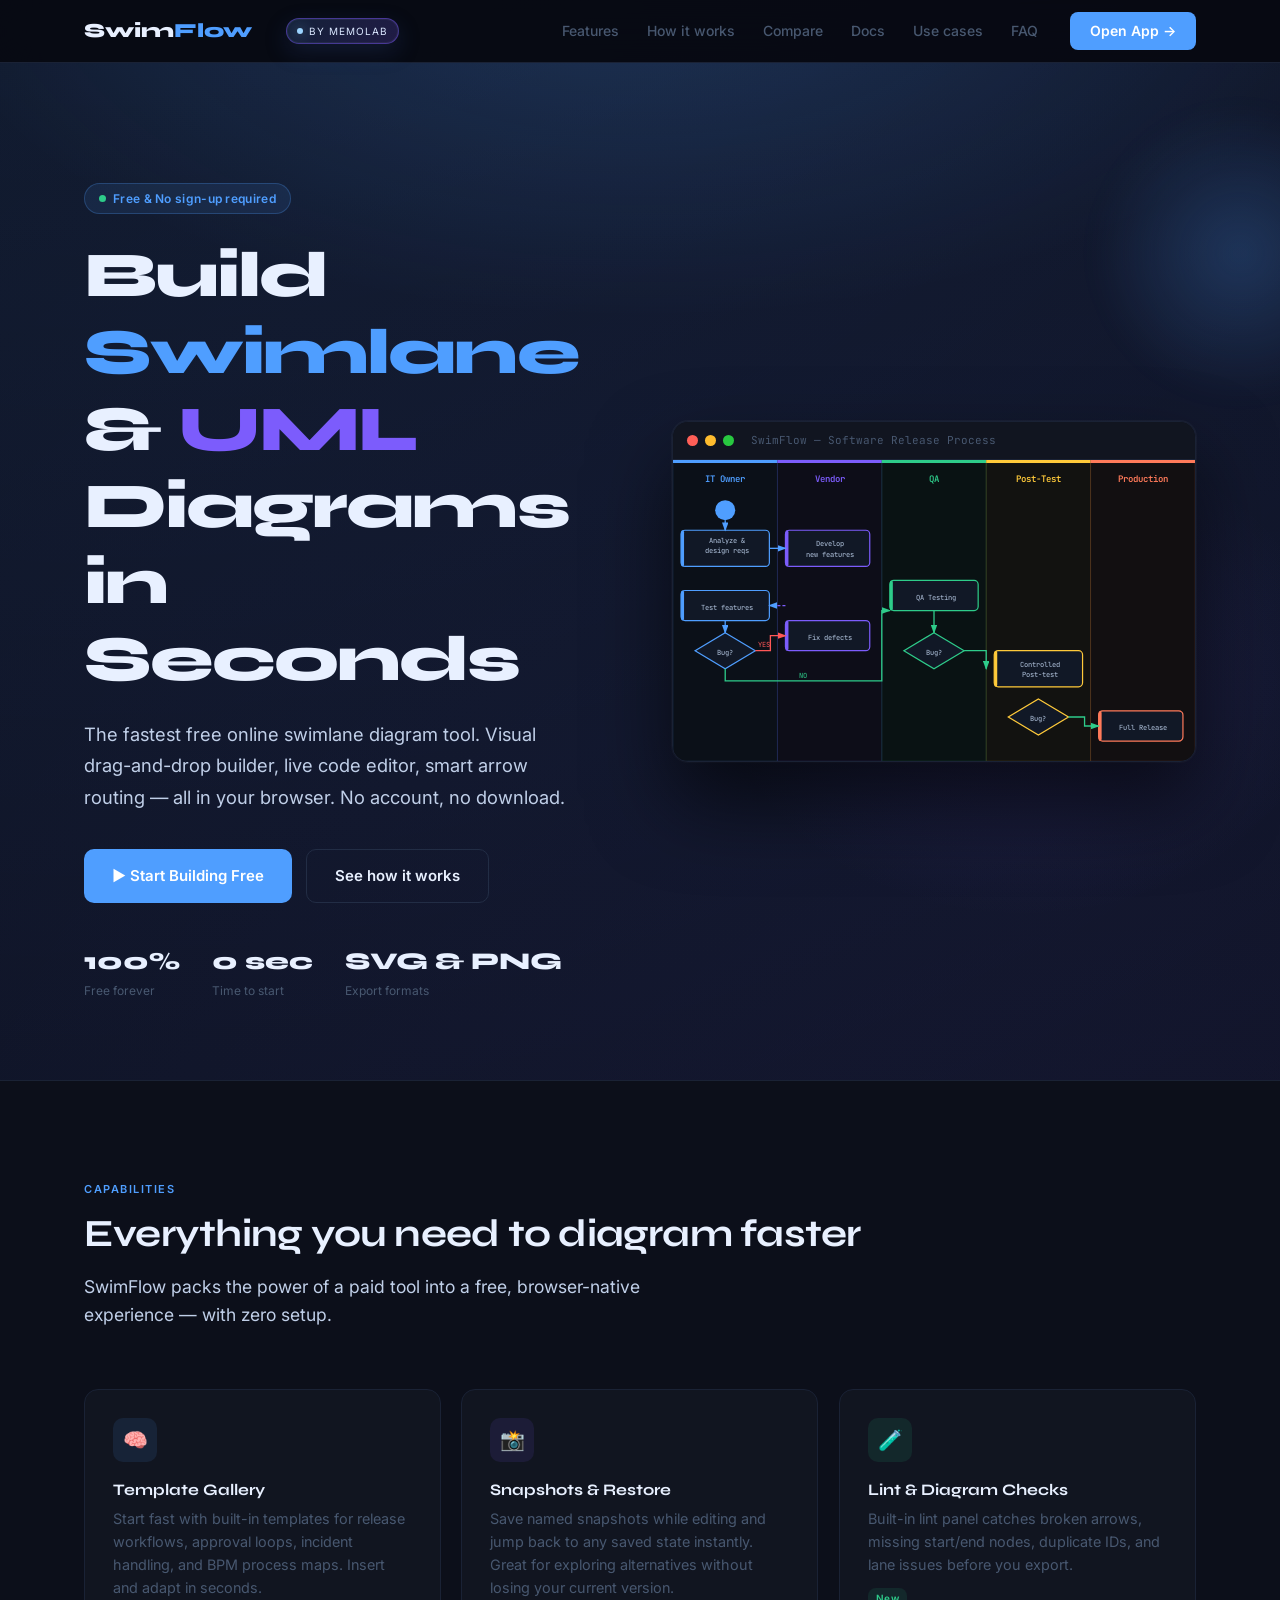
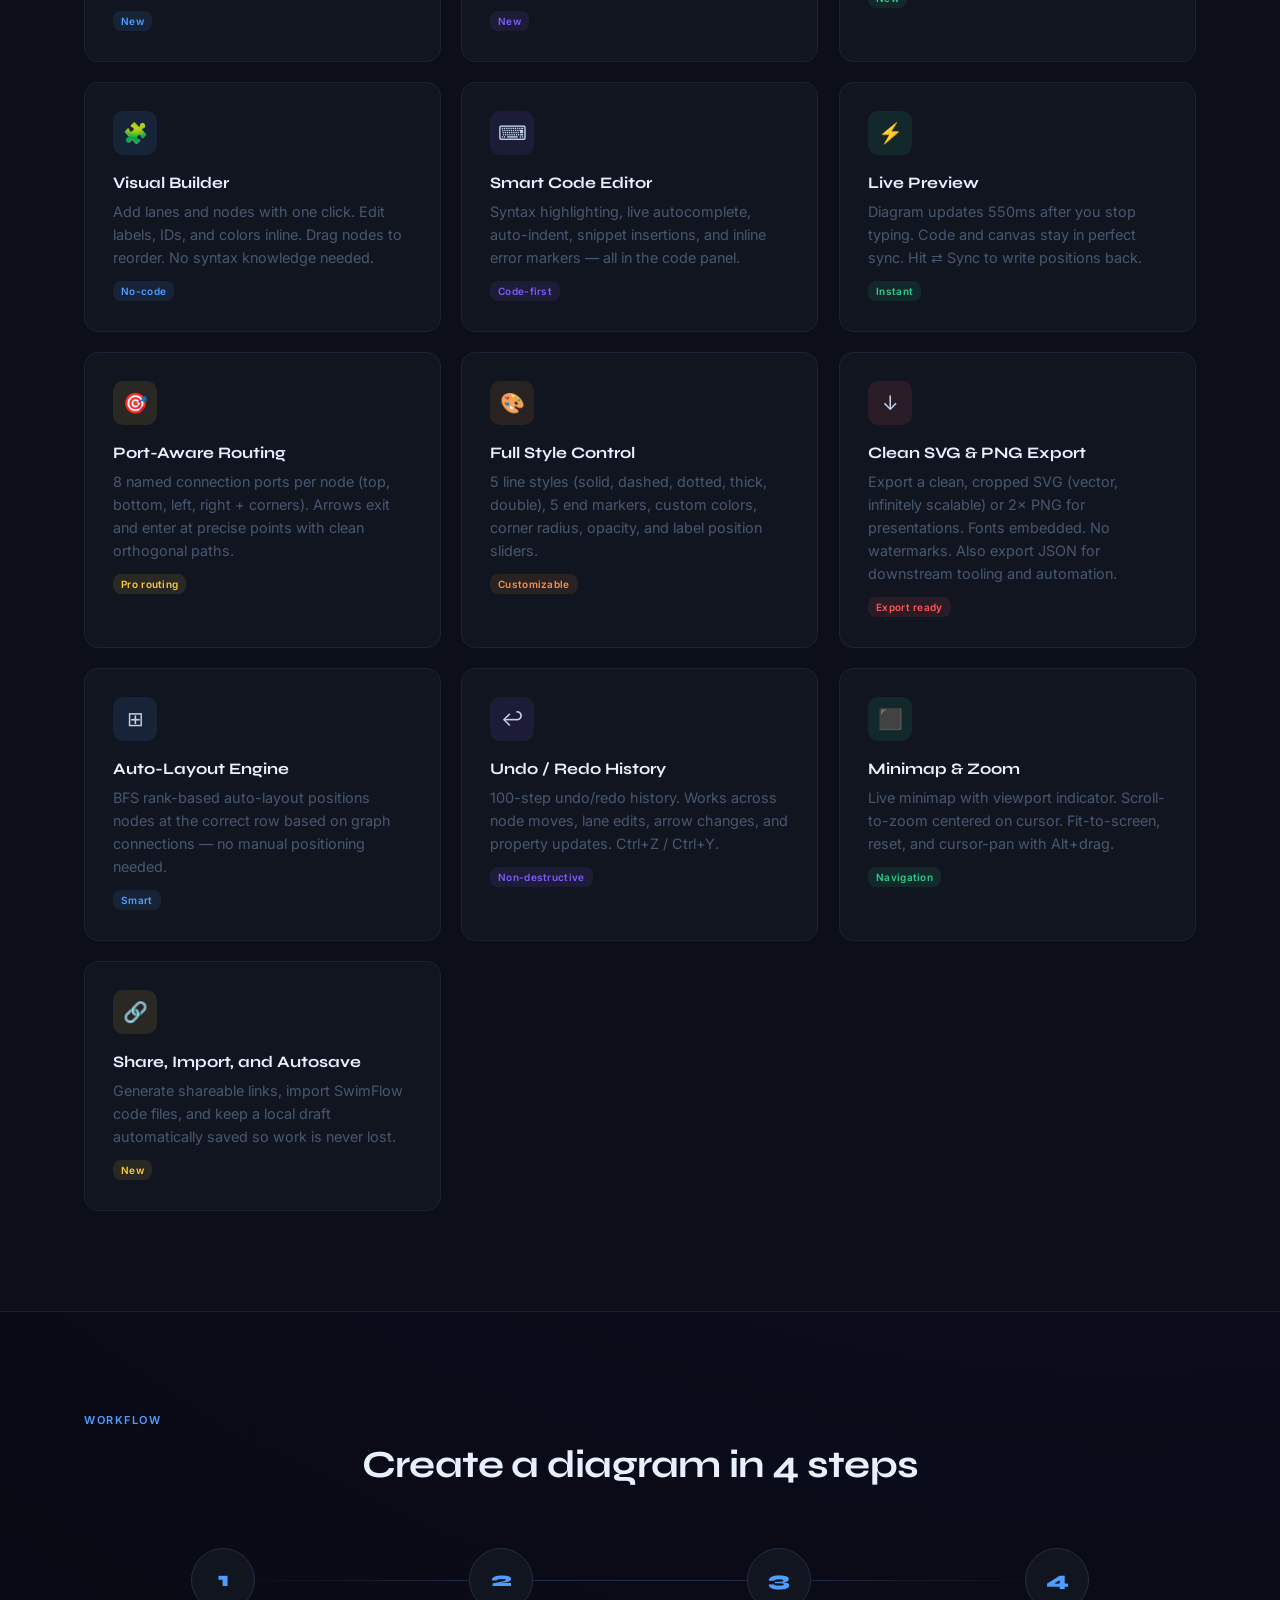
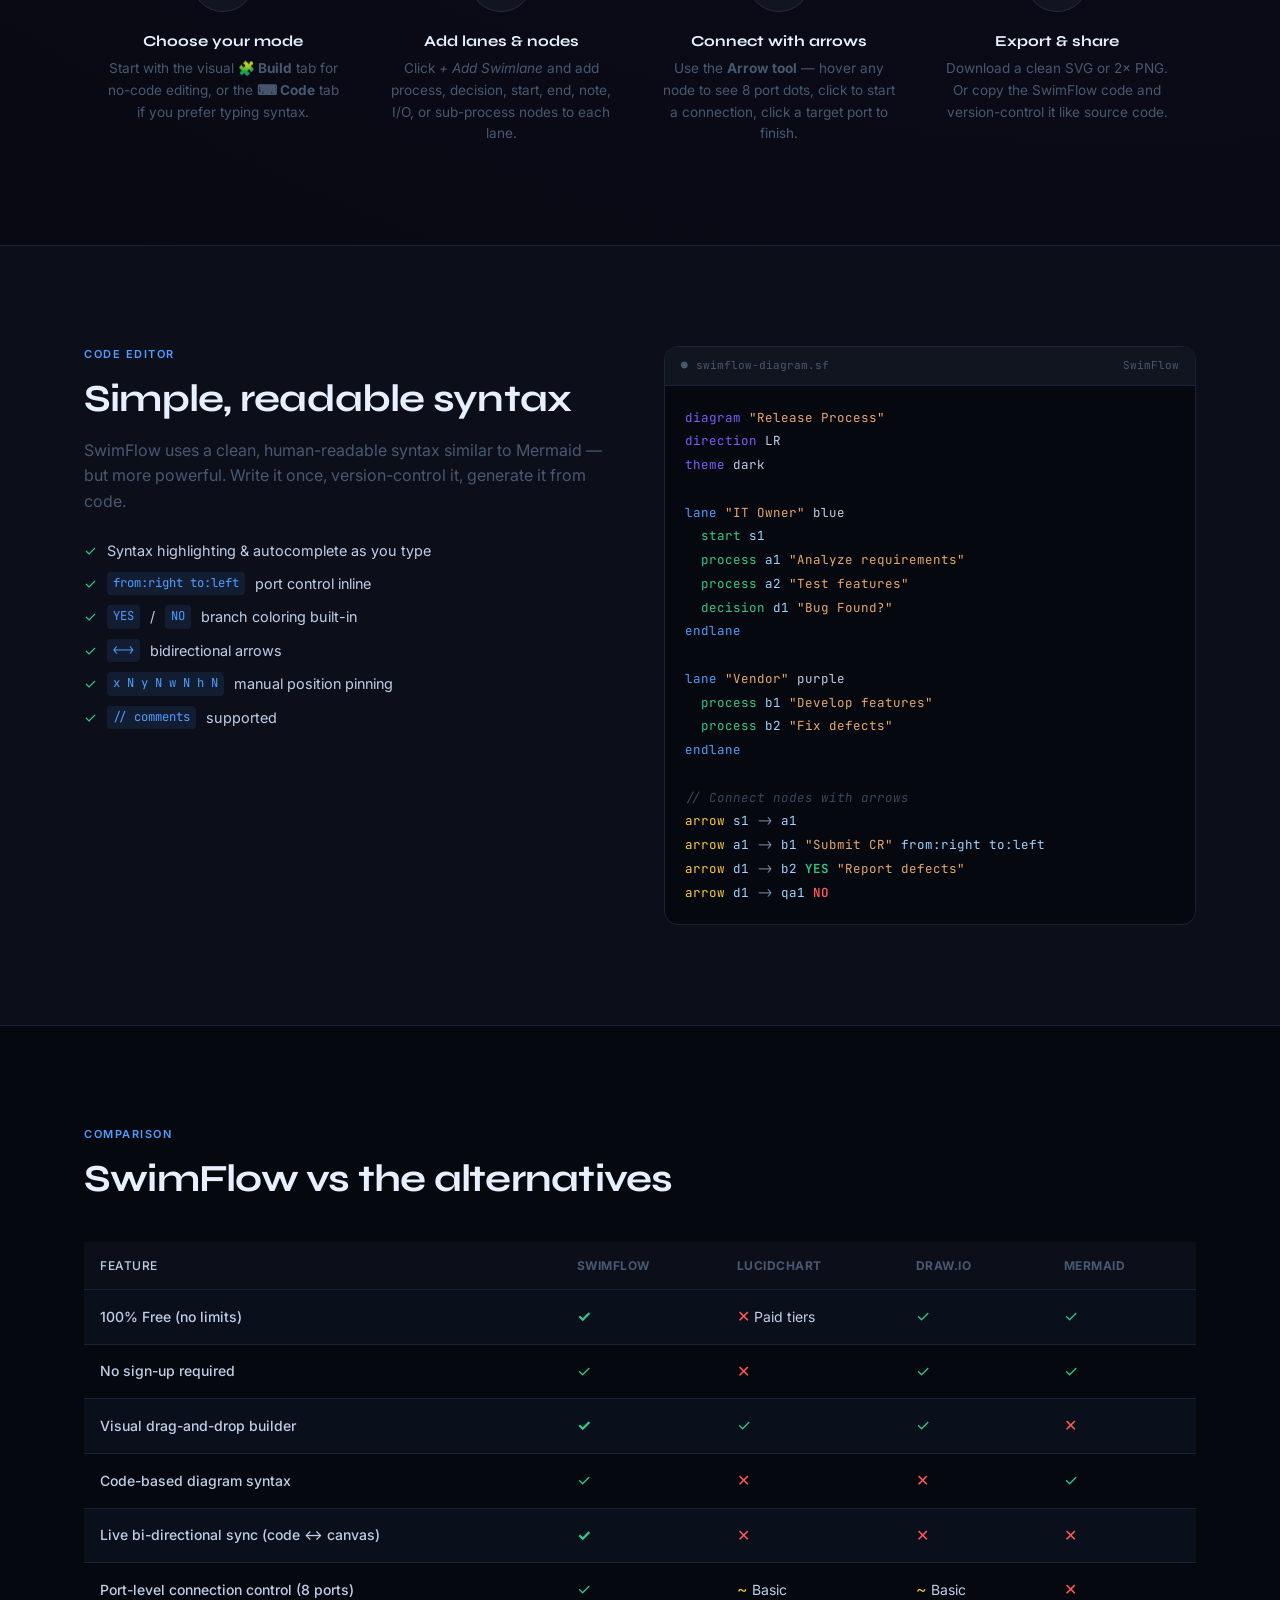
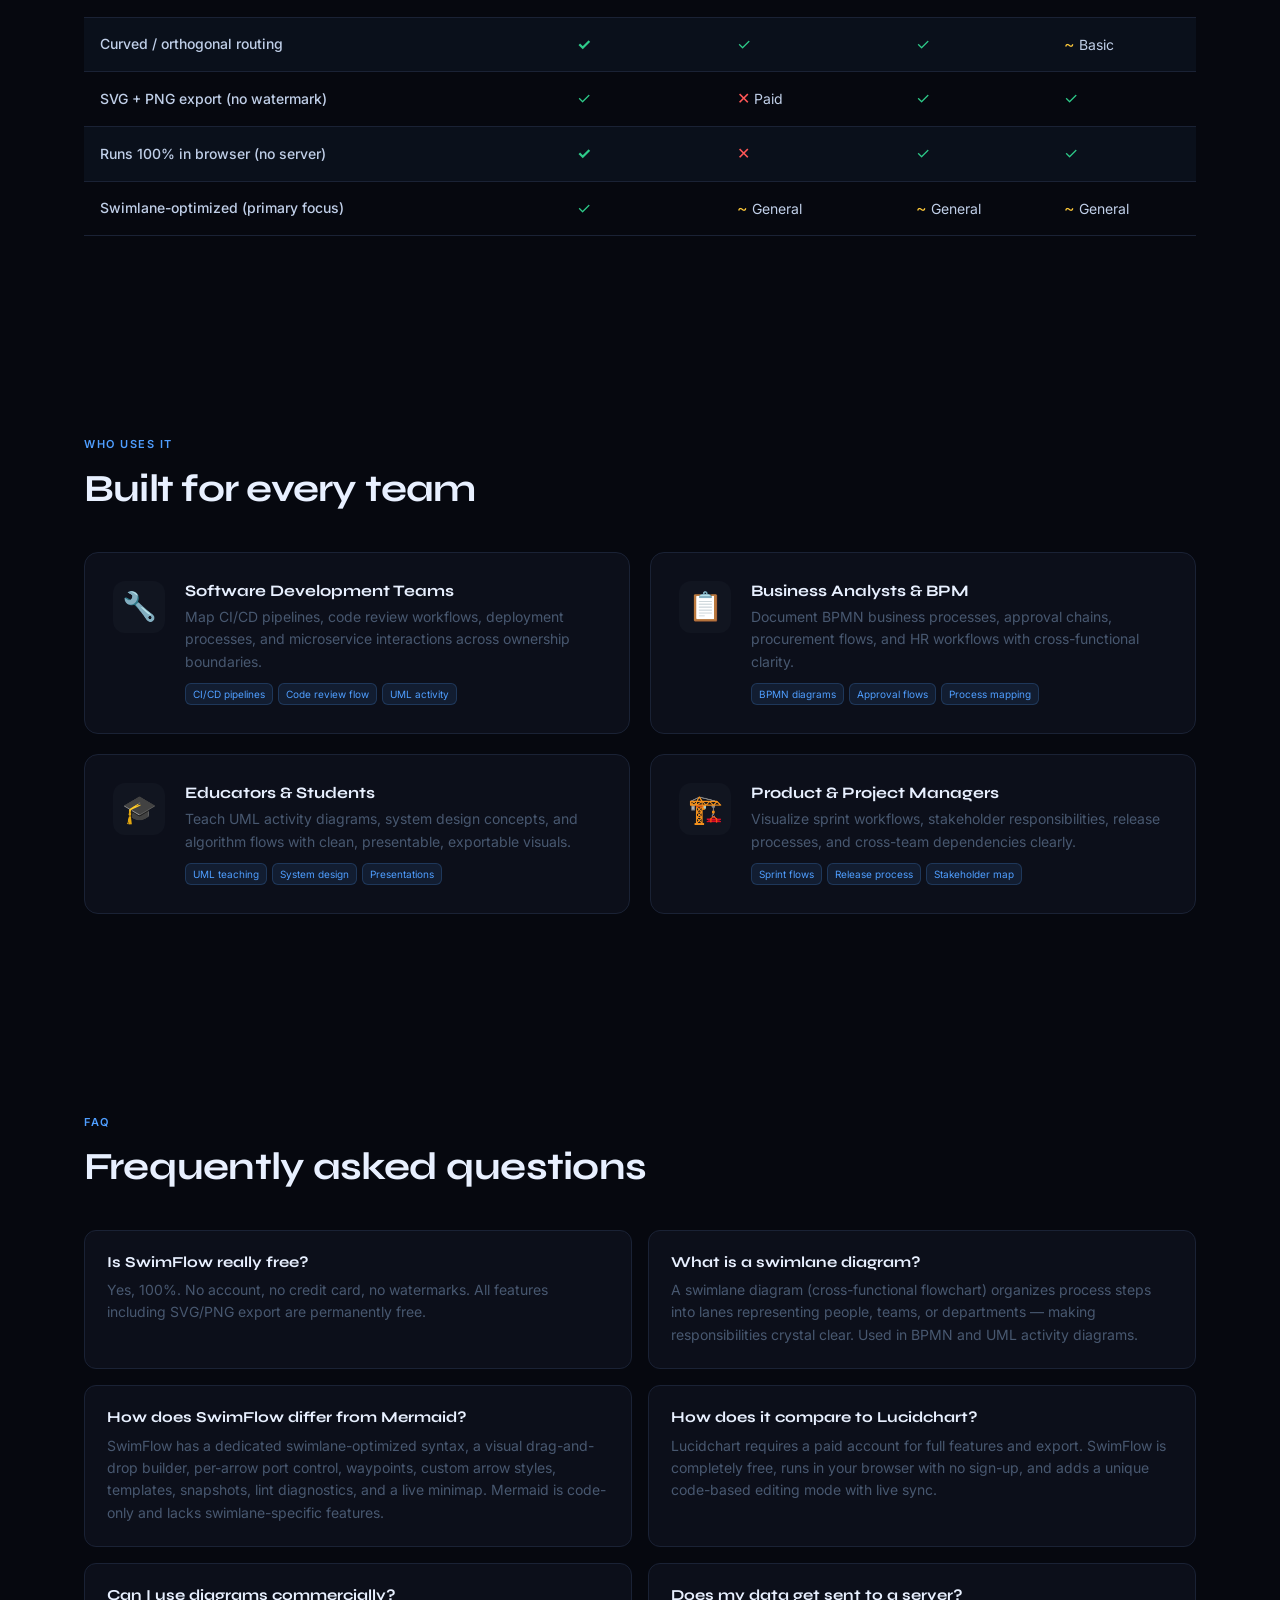
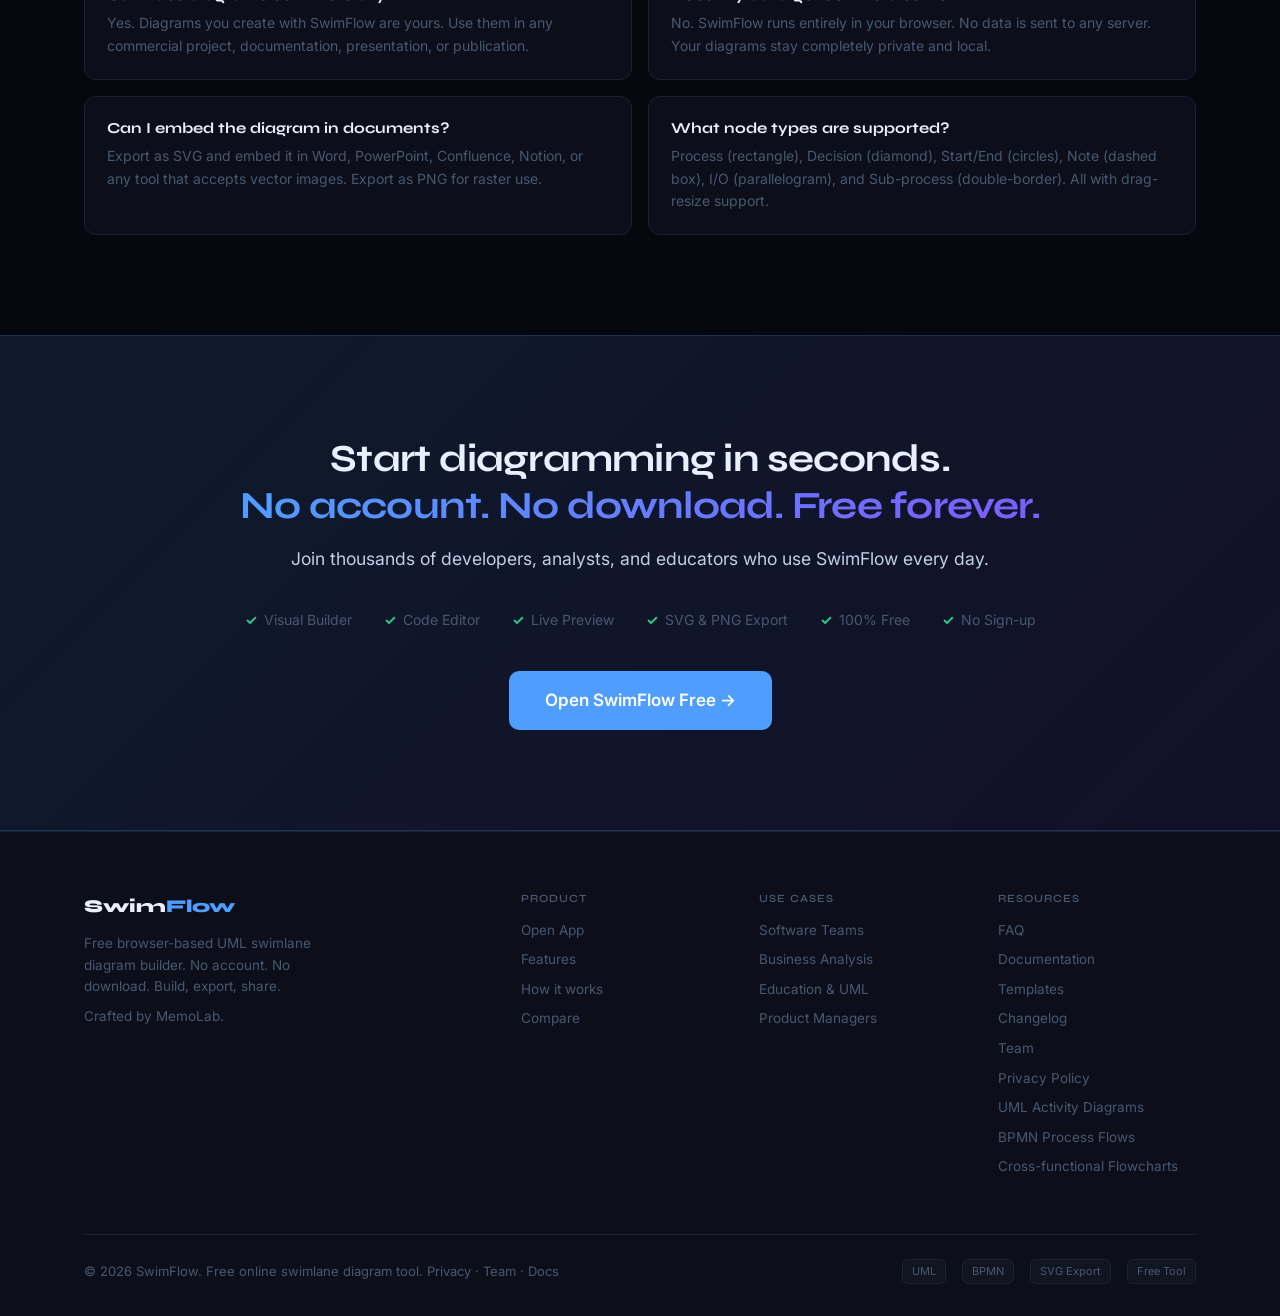
==== commit 4ef578d2: "Update privacy policy and team page with new structure and content - Revise privacy policy descripti" ====
--- a/index.html
+++ b/index.html
@@ -17,6 +17,7 @@
       content="swimlane diagram, UML diagram tool, free online flowchart maker, swimlane diagram software, BPMN diagram tool, cross-functional flowchart, process flow diagram, UML activity diagram, no-code diagram builder, swimlane creator, lucidchart alternative, draw.io alternative, free diagram tool"
     />
     <meta name="author" content="SwimFlow" />
+    <meta name="publisher" content="MemoLab" />
     <meta name="robots" content="index, follow" />
     <link rel="canonical" href="https://swimflow.memolab.me/" />
 
@@ -67,9 +68,19 @@
           "priceCurrency": "USD"
         },
         "description": "Free online UML swimlane diagram builder with visual drag-and-drop editor and code-based diagramming. No sign-up required.",
+        "publisher": {
+          "@type": "Organization",
+          "name": "MemoLab"
+        },
         "featureList": [
           "Drag-and-drop swimlane diagram builder",
           "Syntax-highlighted code editor with live preview",
+          "Template gallery with quick insert",
+          "Diagram snapshots and restore",
+          "Built-in lint diagnostics panel",
+          "Shareable link from encoded diagram",
+          "Code import and export",
+          "JSON export for integrations",
           "Visual node builder with form-based editing",
           "8-port arrow connection system",
           "Curved and orthogonal routing",
@@ -145,6 +156,7 @@
         --border2: #222d45;
         --ac: #4f9eff;
         --ac2: #7c5cfc;
+        --or: #ff9040;
         --gr: #2ecc8a;
         --ye: #ffca3a;
         --re: #ff5757;
@@ -167,7 +179,10 @@
       }
 
       body {
-        background: var(--bg);
+        background:
+          radial-gradient(circle at 10% -10%, rgba(79, 158, 255, 0.16), transparent 35%),
+          radial-gradient(circle at 88% 20%, rgba(124, 92, 252, 0.1), transparent 40%),
+          var(--bg);
         color: var(--tx);
         font-family: "Inter", sans-serif;
         font-size: 16px;
@@ -255,6 +270,42 @@
       .navLogo span {
         color: var(--ac);
       }
+      .navLab {
+        position: relative;
+        display: inline-flex;
+        align-items: center;
+        font-size: 10px;
+        letter-spacing: 1px;
+        text-transform: uppercase;
+        color: #dbe7ff;
+        margin-left: 2px;
+        border: 1px solid rgba(124, 92, 252, 0.45);
+        border-radius: 999px;
+        padding: 4px 10px;
+        background: linear-gradient(130deg, rgba(79, 158, 255, 0.16), rgba(124, 92, 252, 0.22));
+        box-shadow:
+          inset 0 0 0 1px rgba(255, 255, 255, 0.05),
+          0 8px 22px rgba(45, 76, 140, 0.25);
+        overflow: hidden;
+        animation: labPulse 3.4s ease-in-out infinite;
+      }
+      .navLab::before {
+        content: "";
+        width: 6px;
+        height: 6px;
+        border-radius: 999px;
+        background: #9cd4ff;
+        margin-right: 6px;
+        box-shadow: 0 0 14px rgba(156, 212, 255, 0.8);
+      }
+      .navLab::after {
+        content: "";
+        position: absolute;
+        inset: 0;
+        background: linear-gradient(115deg, transparent 35%, rgba(255, 255, 255, 0.2) 50%, transparent 65%);
+        transform: translateX(-140%);
+        animation: labShine 3.6s linear infinite;
+      }
       .navLinks {
         display: flex;
         gap: 28px;
@@ -278,10 +329,23 @@
         font-size: 14px;
         font-weight: 600;
         transition: filter 0.15s;
+        position: relative;
+        overflow: hidden;
       }
       .navCta:hover {
         filter: brightness(1.15);
         text-decoration: none;
+      }
+      .navCta::after {
+        content: "";
+        position: absolute;
+        top: -10%;
+        left: -80%;
+        width: 65%;
+        height: 120%;
+        background: linear-gradient(100deg, transparent, rgba(255, 255, 255, 0.35), transparent);
+        transform: skewX(-20deg);
+        animation: ctaSweep 2.8s linear infinite;
       }
 
       /* ── HERO ── */
@@ -306,12 +370,27 @@
             transparent 60%
           );
         pointer-events: none;
+        animation: heroGlow 10s ease-in-out infinite alternate;
+      }
+      #hero::after {
+        content: "";
+        position: absolute;
+        width: 320px;
+        height: 320px;
+        border-radius: 50%;
+        right: -120px;
+        top: 30px;
+        background: radial-gradient(circle, rgba(79, 158, 255, 0.22), transparent 65%);
+        filter: blur(12px);
+        pointer-events: none;
+        animation: heroOrb 13s ease-in-out infinite;
       }
       .heroGrid {
         display: grid;
         grid-template-columns: 1fr 1fr;
         gap: 64px;
         align-items: center;
+        perspective: 1000px;
       }
       .heroBadge {
         display: inline-flex;
@@ -382,11 +461,24 @@
         display: inline-flex;
         align-items: center;
         gap: 8px;
+        position: relative;
+        overflow: hidden;
       }
       .btnPrimary:hover {
         filter: brightness(1.15);
         transform: translateY(-1px);
         text-decoration: none;
+      }
+      .btnPrimary::after {
+        content: "";
+        position: absolute;
+        top: -10%;
+        left: -90%;
+        width: 70%;
+        height: 120%;
+        background: linear-gradient(100deg, transparent, rgba(255, 255, 255, 0.35), transparent);
+        transform: skewX(-20deg);
+        animation: ctaSweep 3.2s linear infinite;
       }
       .btnSecondary {
         padding: 14px 28px;
@@ -432,6 +524,9 @@
         box-shadow:
           0 40px 80px rgba(0, 0, 0, 0.6),
           0 0 0 1px rgba(255, 255, 255, 0.04);
+        transform: translateY(0) rotateX(0) rotateY(0);
+        animation: demoFloat 6s ease-in-out infinite;
+        transition: transform 0.25s ease;
       }
       .demoBar {
         height: 38px;
@@ -504,9 +599,10 @@
         border: 1px solid var(--border);
         border-radius: 14px;
         padding: 28px;
-        transition: all 0.2s;
+        transition: transform 0.22s ease, box-shadow 0.22s ease, border-color 0.22s ease;
         position: relative;
         overflow: hidden;
+        will-change: transform;
       }
       .featCard::before {
         content: "";
@@ -526,7 +622,7 @@
       }
       .featCard:hover {
         border-color: var(--border2);
-        transform: translateY(-3px);
+        transform: translateY(-6px) scale(1.01);
         box-shadow: 0 16px 40px rgba(0, 0, 0, 0.4);
       }
       .featCard:hover::before {
@@ -803,11 +899,11 @@
         display: flex;
         gap: 20px;
         align-items: flex-start;
-        transition: all 0.2s;
+        transition: transform 0.22s ease, border-color 0.22s ease;
       }
       .ucCard:hover {
         border-color: var(--border2);
-        transform: translateY(-2px);
+        transform: translateY(-5px);
       }
       .ucIcon {
         font-size: 28px;
@@ -978,6 +1074,65 @@
         border: 1px solid var(--border);
         border-radius: 6px;
         padding: 3px 9px;
+      }
+
+      /* ── MOTION TOKENS ── */
+      @keyframes labPulse {
+        0%,
+        100% {
+          box-shadow:
+            inset 0 0 0 1px rgba(255, 255, 255, 0.05),
+            0 8px 22px rgba(45, 76, 140, 0.25);
+        }
+        50% {
+          box-shadow:
+            inset 0 0 0 1px rgba(255, 255, 255, 0.07),
+            0 10px 28px rgba(59, 100, 182, 0.34);
+        }
+      }
+      @keyframes labShine {
+        from {
+          transform: translateX(-140%);
+        }
+        to {
+          transform: translateX(140%);
+        }
+      }
+      @keyframes ctaSweep {
+        from {
+          transform: translateX(0) skewX(-20deg);
+        }
+        to {
+          transform: translateX(310%) skewX(-20deg);
+        }
+      }
+      @keyframes heroGlow {
+        from {
+          transform: scale(1);
+          opacity: 0.9;
+        }
+        to {
+          transform: scale(1.08);
+          opacity: 1;
+        }
+      }
+      @keyframes heroOrb {
+        0%,
+        100% {
+          transform: translate(0, 0);
+        }
+        50% {
+          transform: translate(-36px, 24px);
+        }
+      }
+      @keyframes demoFloat {
+        0%,
+        100% {
+          transform: translateY(0px);
+        }
+        50% {
+          transform: translateY(-8px);
+        }
       }
 
       /* ── RESPONSIVE ── */
@@ -1011,6 +1166,10 @@
           flex-wrap: wrap;
           gap: 20px;
         }
+        .navLab {
+          margin-left: auto;
+          margin-right: auto;
+        }
       }
       @media (max-width: 580px) {
         .featGrid,
@@ -1027,12 +1186,22 @@
         opacity: 0;
         transform: translateY(24px);
         transition:
-          opacity 0.6s,
-          transform 0.6s;
+          opacity 0.7s,
+          transform 0.7s;
       }
       .reveal.visible {
         opacity: 1;
         transform: none;
+      }
+
+      @media (prefers-reduced-motion: reduce) {
+        *,
+        *::before,
+        *::after {
+          animation: none !important;
+          transition-duration: 0.01ms !important;
+          transition-delay: 0ms !important;
+        }
       }
 
       /* ── GRADIENT TEXT ── */
@@ -1051,6 +1220,7 @@
         <a href="/" class="navLogo" aria-label="SwimFlow home"
           >Swim<span>Flow</span></a
         >
+        <span class="navLab" aria-label="Built by MemoLab">by MemoLab</span>
         <div class="navLinks" role="list">
           <a href="#features" role="listitem">Features</a>
           <a href="#how-it-works" role="listitem">How it works</a>
@@ -1660,6 +1830,56 @@
         <div class="featGrid">
           <article class="featCard reveal" style="--cardAccent: var(--ac)">
             <div class="featIcon" style="background: rgba(79, 158, 255, 0.1)">
+              🧠
+            </div>
+            <h3>Template Gallery</h3>
+            <p>
+              Start fast with built-in templates for release workflows, approval
+              loops, incident handling, and BPM process maps. Insert and adapt
+              in seconds.
+            </p>
+            <span
+              class="tag"
+              style="background: rgba(79, 158, 255, 0.1); color: var(--ac)"
+              >New</span
+            >
+          </article>
+
+          <article class="featCard reveal" style="--cardAccent: var(--ac2)">
+            <div class="featIcon" style="background: rgba(124, 92, 252, 0.1)">
+              📸
+            </div>
+            <h3>Snapshots &amp; Restore</h3>
+            <p>
+              Save named snapshots while editing and jump back to any saved
+              state instantly. Great for exploring alternatives without losing
+              your current version.
+            </p>
+            <span
+              class="tag"
+              style="background: rgba(124, 92, 252, 0.1); color: var(--ac2)"
+              >New</span
+            >
+          </article>
+
+          <article class="featCard reveal" style="--cardAccent: var(--gr)">
+            <div class="featIcon" style="background: rgba(46, 204, 138, 0.1)">
+              🧪
+            </div>
+            <h3>Lint &amp; Diagram Checks</h3>
+            <p>
+              Built-in lint panel catches broken arrows, missing start/end
+              nodes, duplicate IDs, and lane issues before you export.
+            </p>
+            <span
+              class="tag"
+              style="background: rgba(46, 204, 138, 0.1); color: var(--gr)"
+              >New</span
+            >
+          </article>
+
+          <article class="featCard reveal" style="--cardAccent: var(--ac)">
+            <div class="featIcon" style="background: rgba(79, 158, 255, 0.1)">
               🧩
             </div>
             <h3>Visual Builder</h3>
@@ -1747,7 +1967,8 @@
             <h3>Clean SVG &amp; PNG Export</h3>
             <p>
               Export a clean, cropped SVG (vector, infinitely scalable) or 2×
-              PNG for presentations. Fonts embedded. No watermarks.
+              PNG for presentations. Fonts embedded. No watermarks. Also export
+              JSON for downstream tooling and automation.
             </p>
             <span
               class="tag"
@@ -1801,6 +2022,22 @@
               class="tag"
               style="background: rgba(46, 204, 138, 0.1); color: var(--gr)"
               >Navigation</span
+            >
+          </article>
+
+          <article class="featCard reveal" style="--cardAccent: var(--ye)">
+            <div class="featIcon" style="background: rgba(255, 202, 58, 0.1)">
+              🔗
+            </div>
+            <h3>Share, Import, and Autosave</h3>
+            <p>
+              Generate shareable links, import SwimFlow code files, and keep a
+              local draft automatically saved so work is never lost.
+            </p>
+            <span
+              class="tag"
+              style="background: rgba(255, 202, 58, 0.1); color: var(--ye)"
+              >New</span
             >
           </article>
         </div>
@@ -2242,8 +2479,9 @@
             <p>
               SwimFlow has a dedicated swimlane-optimized syntax, a visual
               drag-and-drop builder, per-arrow port control, waypoints, custom
-              arrow styles, and a live minimap. Mermaid is code-only and lacks
-              swimlane-specific features.
+              arrow styles, templates, snapshots, lint diagnostics, and a live
+              minimap. Mermaid is code-only and lacks swimlane-specific
+              features.
             </p>
           </article>
 
@@ -2334,6 +2572,7 @@
               Free browser-based UML swimlane diagram builder. No account. No
               download. Build, export, share.
             </p>
+            <p style="margin-top: 8px">Crafted by MemoLab.</p>
           </div>
           <div class="footCol">
             <h4>Product</h4>
@@ -2380,6 +2619,8 @@
     </footer>
 
     <script>
+      const revealEls = Array.from(document.querySelectorAll(".reveal"));
+
       // ── Scroll reveal ──────────────────────────────────────────────
       const obs = new IntersectionObserver(
         (entries) => {
@@ -2391,7 +2632,10 @@
         },
         { threshold: 0.12 },
       );
-      document.querySelectorAll(".reveal").forEach((el) => obs.observe(el));
+      revealEls.forEach((el, idx) => {
+        el.style.transitionDelay = `${Math.min(idx * 45, 280)}ms`;
+        obs.observe(el);
+      });
 
       // ── Smooth active nav link highlight ──────────────────────────
       const sections = document.querySelectorAll("section[id]");
@@ -2412,6 +2656,40 @@
         { threshold: 0.4 },
       );
       sections.forEach((s) => navObs.observe(s));
+
+      // ── Hero interactive tilt (desktop pointer devices only) ─────
+      const heroDemo = document.querySelector(".heroDemo");
+      const canTilt =
+        heroDemo &&
+        window.matchMedia("(hover: hover) and (pointer: fine)").matches;
+
+      if (canTilt) {
+        heroDemo.addEventListener("mousemove", (ev) => {
+          const rect = heroDemo.getBoundingClientRect();
+          const px = (ev.clientX - rect.left) / rect.width;
+          const py = (ev.clientY - rect.top) / rect.height;
+          const rotateY = (px - 0.5) * 7;
+          const rotateX = (0.5 - py) * 6;
+          heroDemo.style.transform = `translateY(-3px) rotateX(${rotateX.toFixed(2)}deg) rotateY(${rotateY.toFixed(2)}deg)`;
+        });
+
+        heroDemo.addEventListener("mouseleave", () => {
+          heroDemo.style.transform = "";
+        });
+      }
+
+      // ── Mobile guard for app access ───────────────────────────────
+      const appLinks = document.querySelectorAll('a[href="/app/"]');
+      const isMobileVisit = () =>
+        window.matchMedia("(max-width: 900px), (hover: none) and (pointer: coarse)").matches;
+
+      appLinks.forEach((link) => {
+        link.addEventListener("click", (ev) => {
+          if (!isMobileVisit()) return;
+          ev.preventDefault();
+          window.alert("SwimFlow tool is not fully supported on mobile yet. Please wait and open it on desktop.");
+        });
+      });
     </script>
   </body>
 </html>
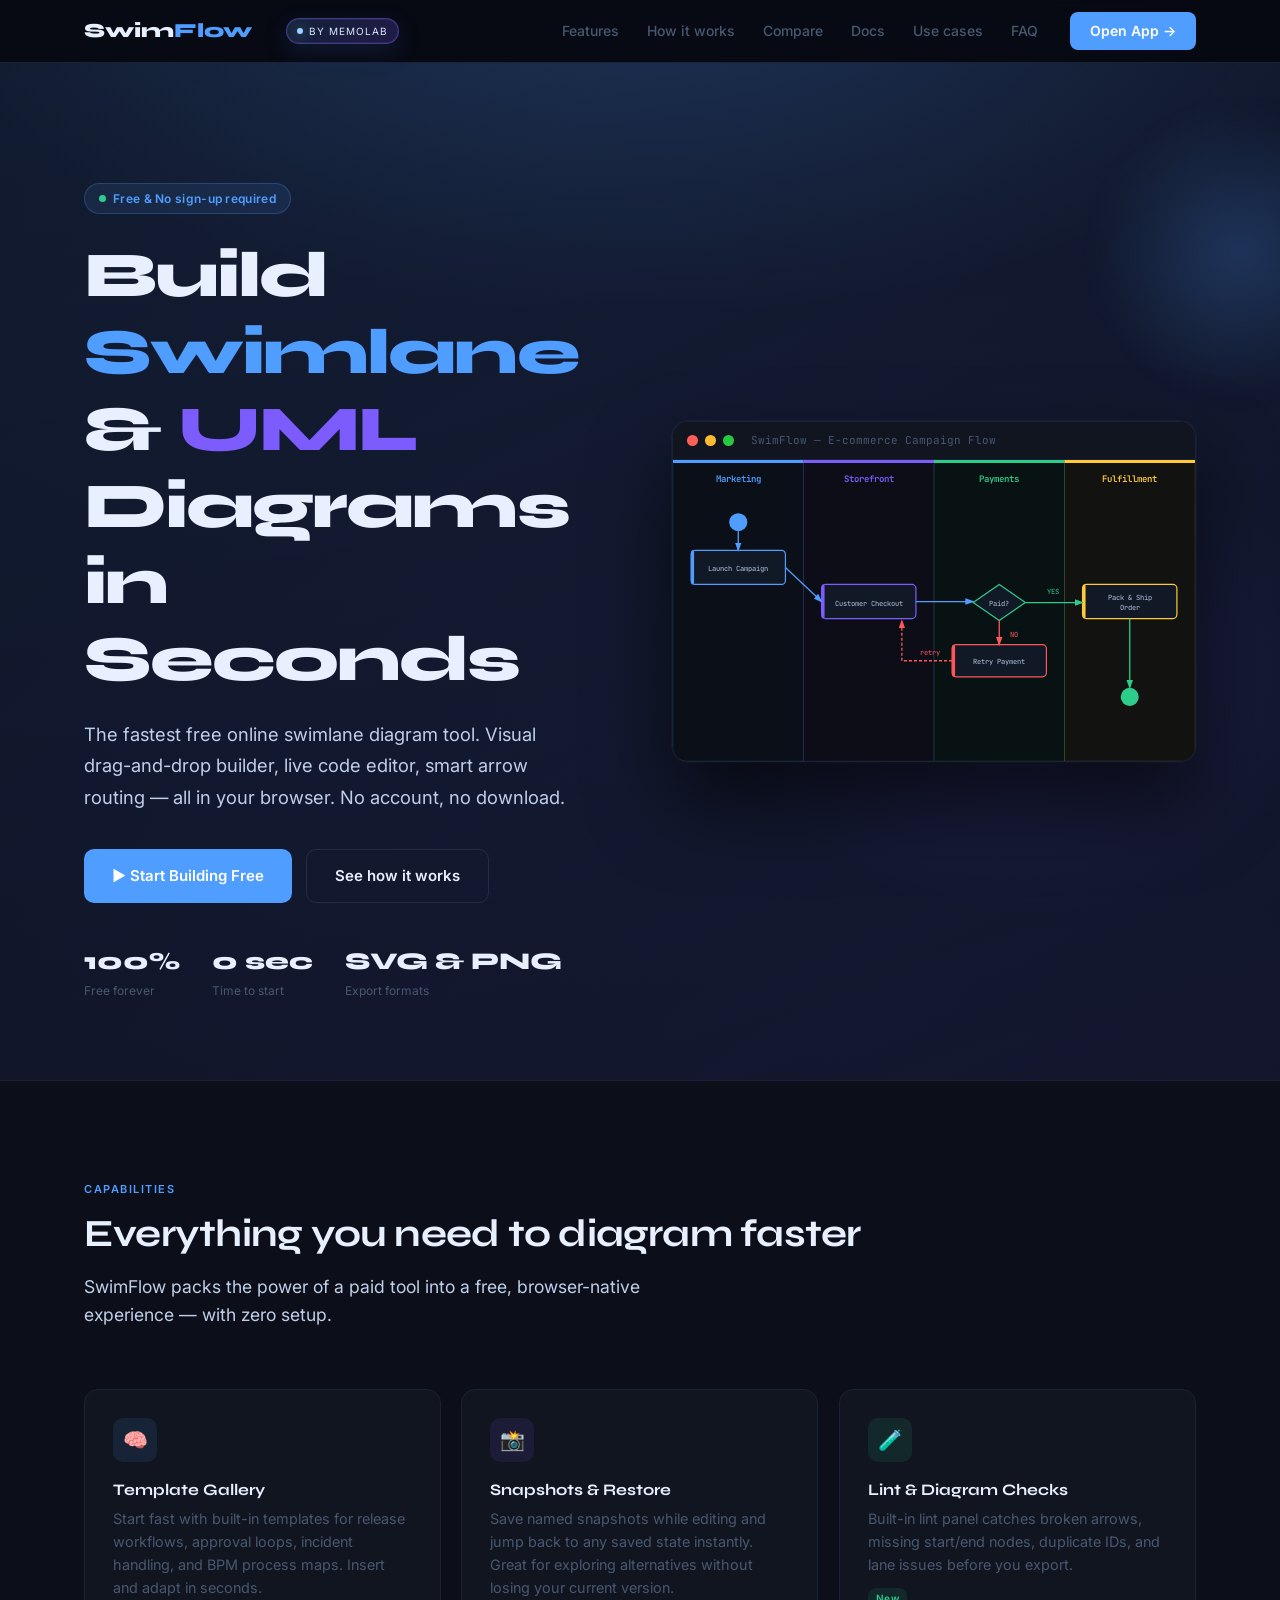
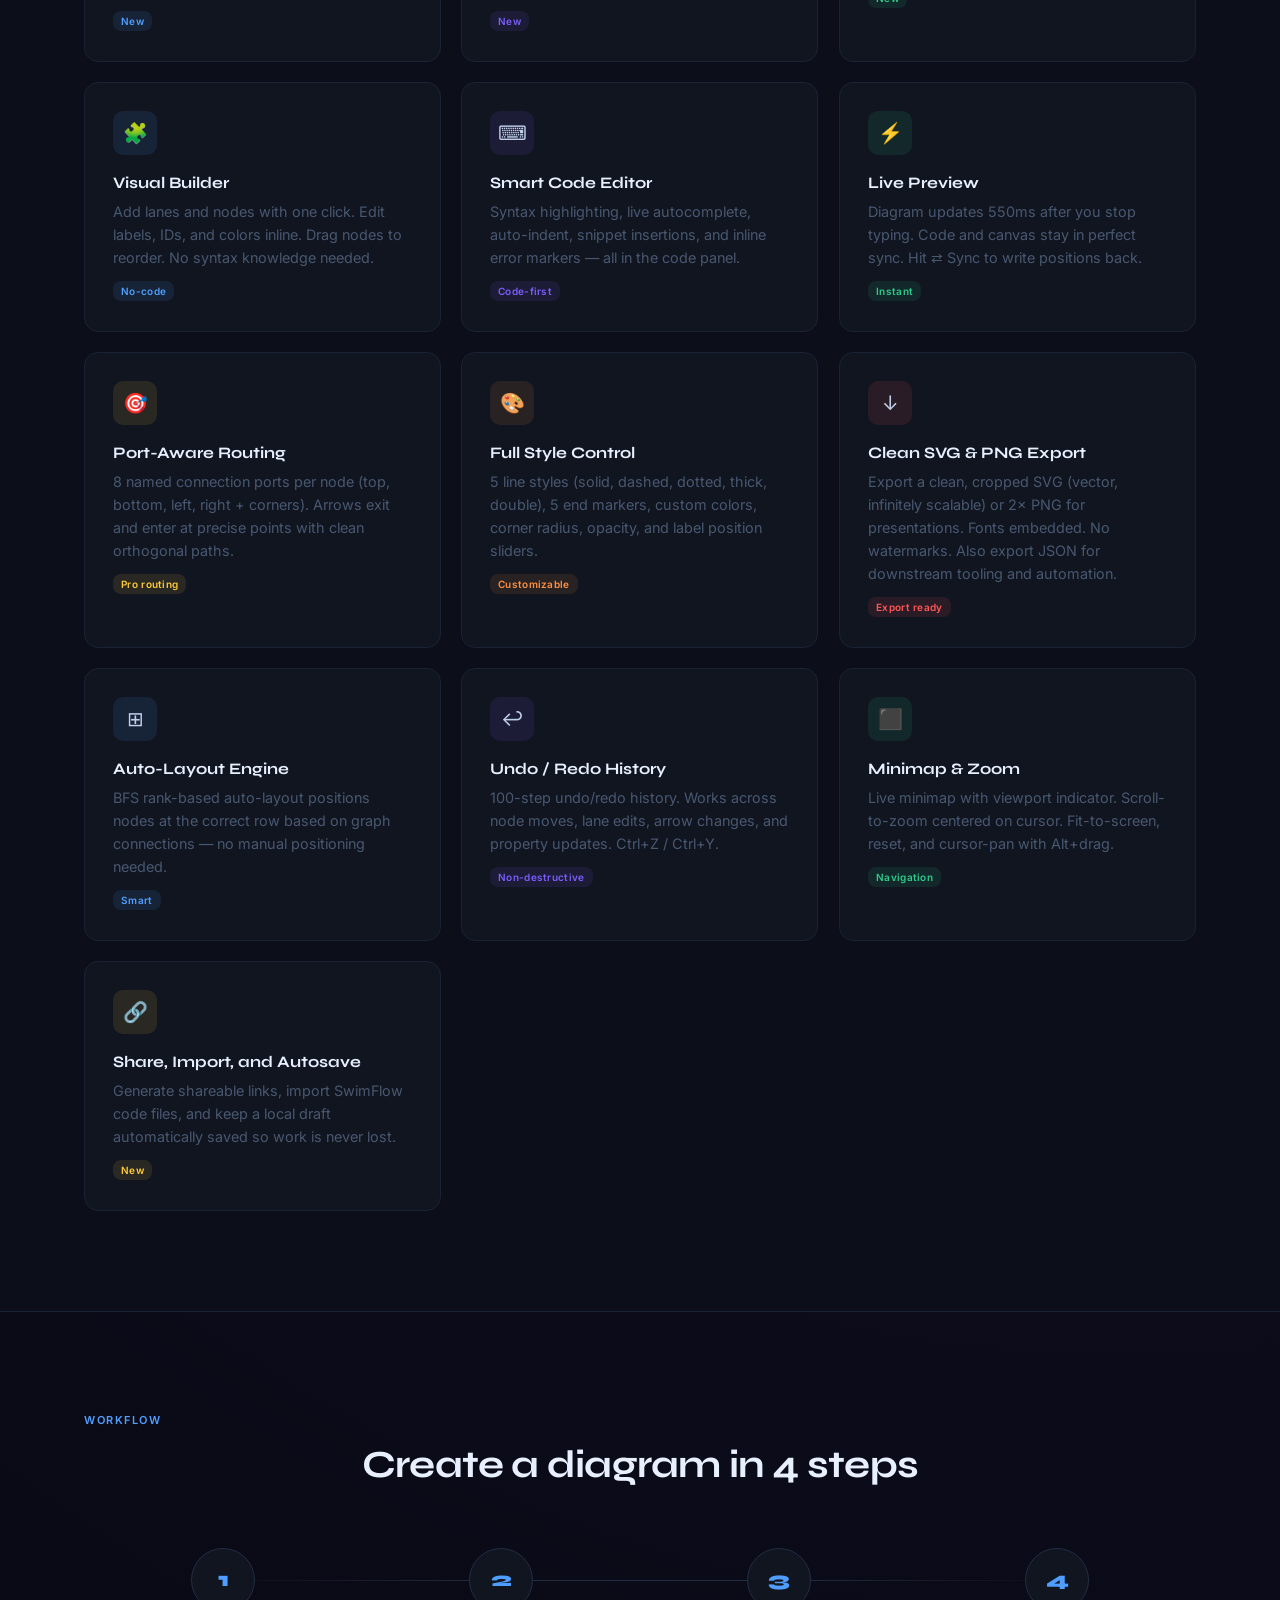
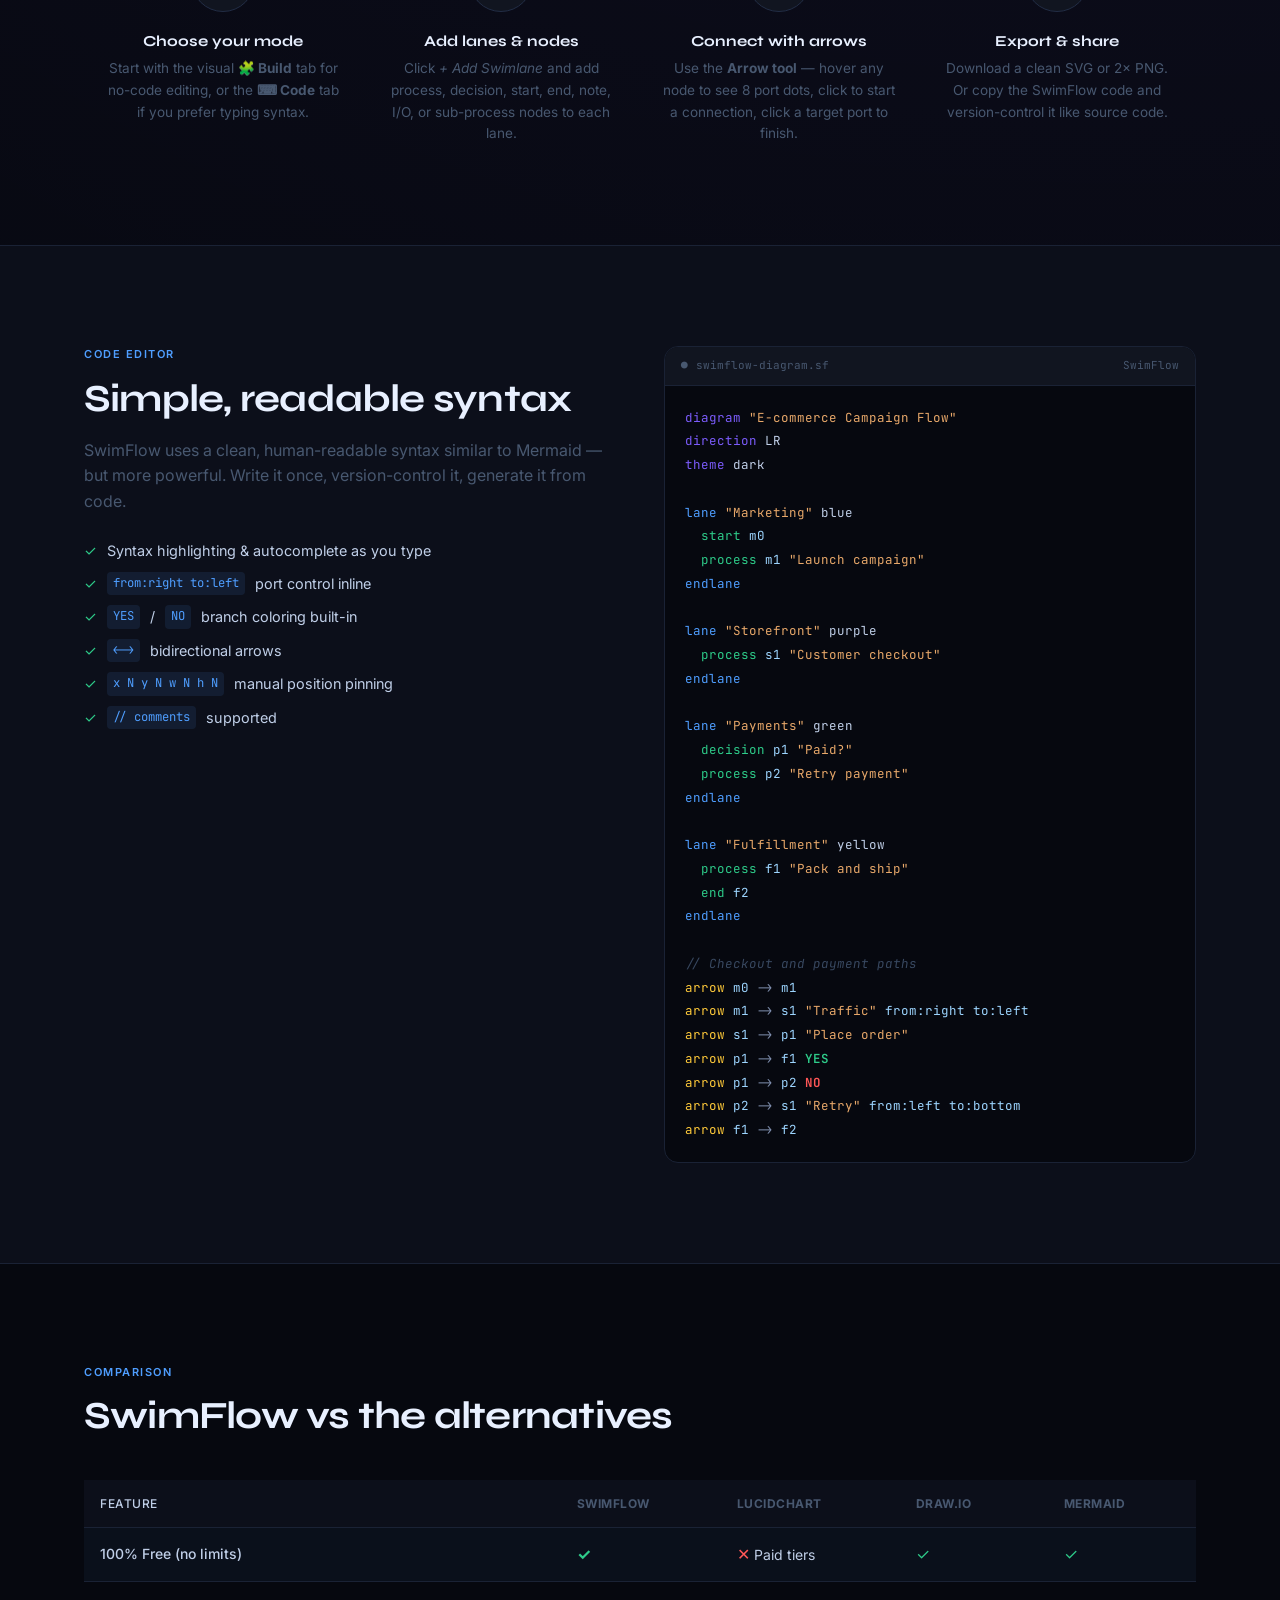
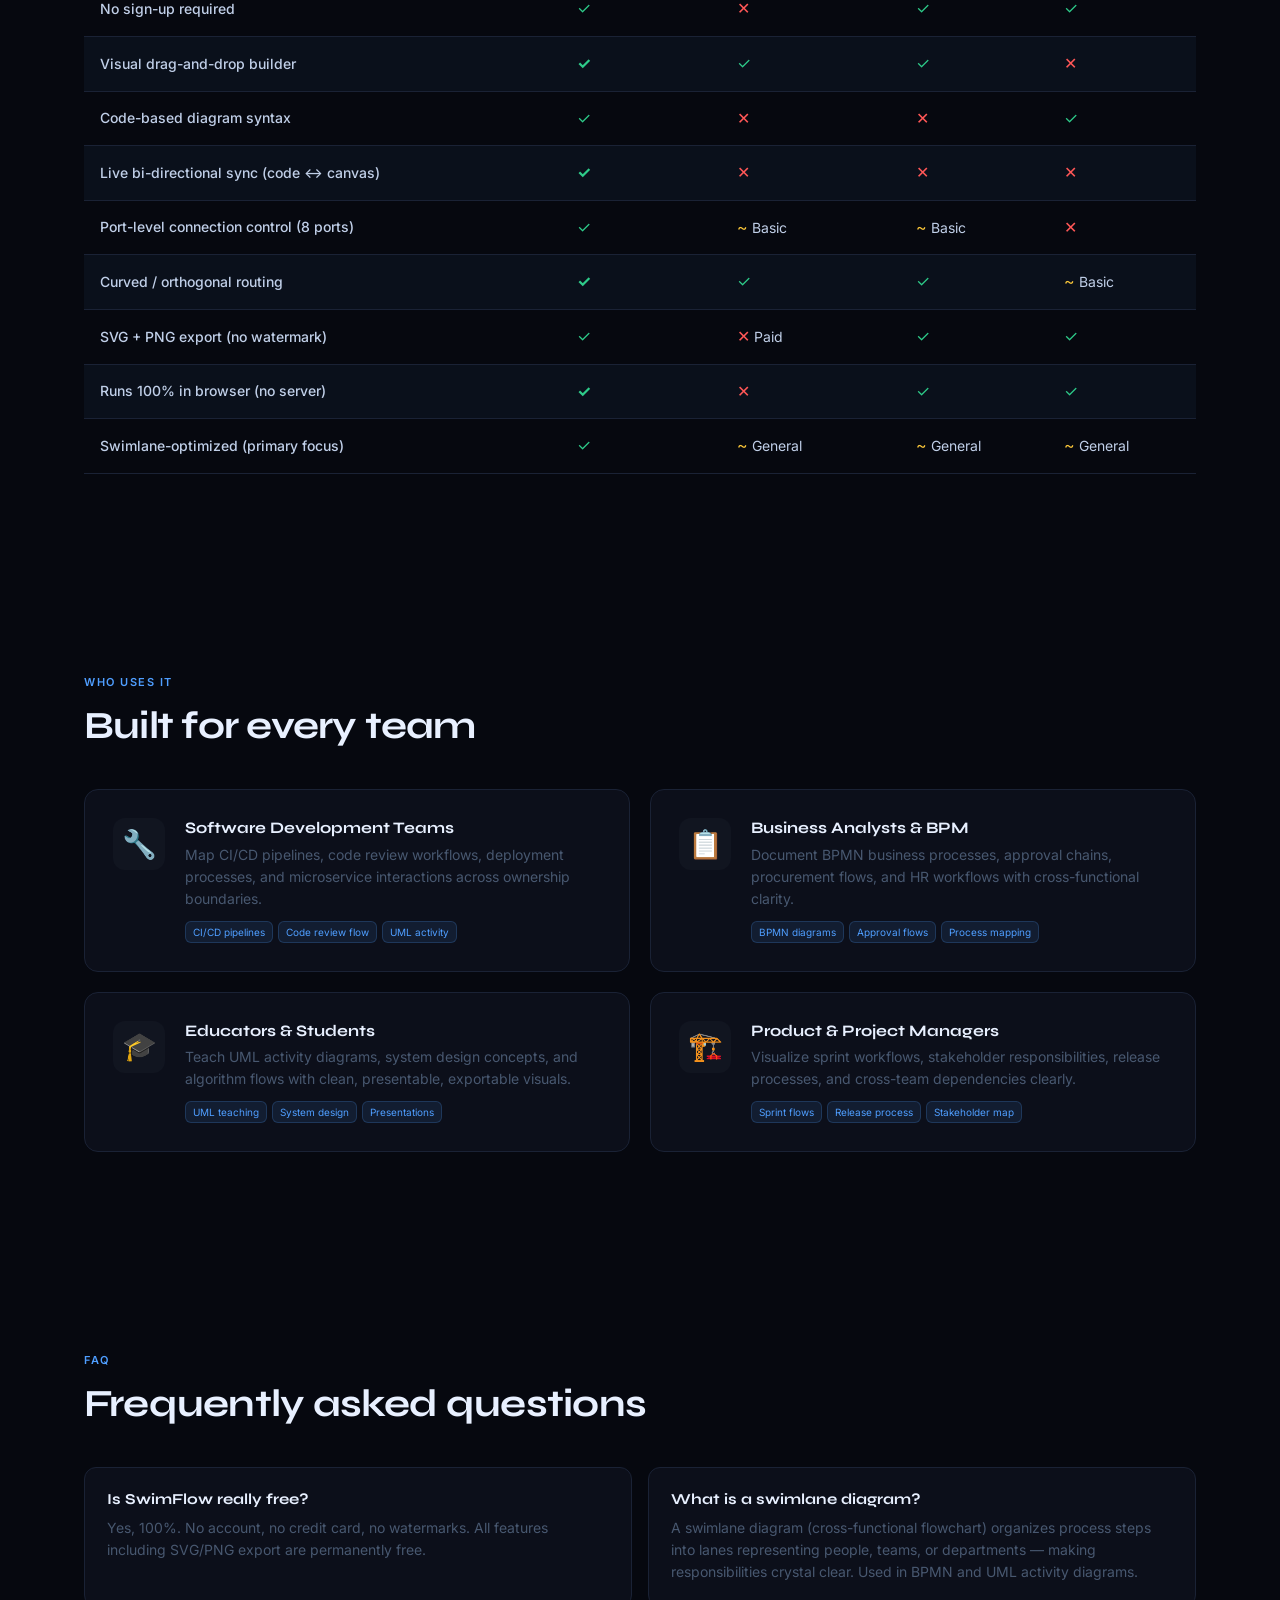
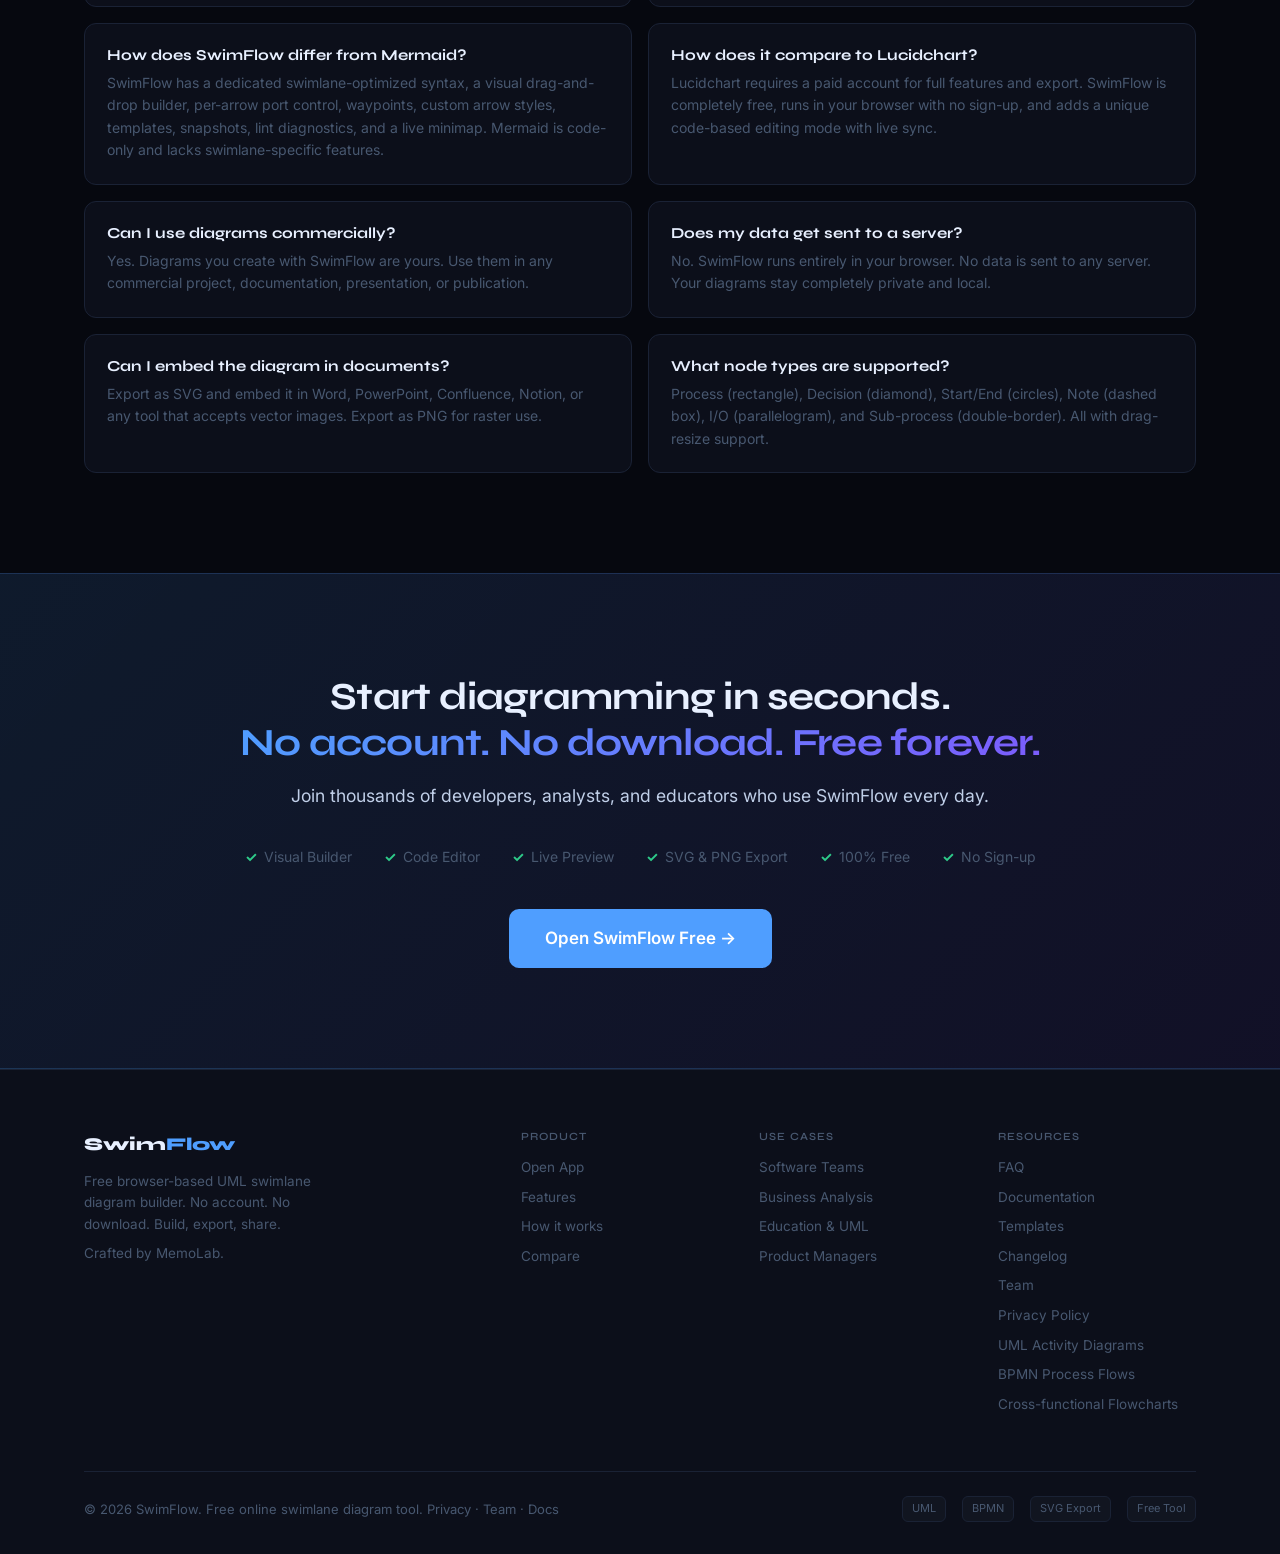
==== commit 5f187bf1: "Update index.html to reflect E-commerce Campaign Flow and adjust diagram elements" ====
--- a/index.html
+++ b/index.html
@@ -1076,6 +1076,78 @@
         padding: 3px 9px;
       }
 
+      /* ── MOBILE APP POPUP ── */
+      .mobilePopup {
+        position: fixed;
+        inset: 0;
+        z-index: 300;
+        display: none;
+        align-items: center;
+        justify-content: center;
+        padding: 20px;
+      }
+      .mobilePopup.open {
+        display: flex;
+      }
+      .mobilePopupBackdrop {
+        position: absolute;
+        inset: 0;
+        background: rgba(2, 6, 14, 0.72);
+        backdrop-filter: blur(6px);
+      }
+      .mobilePopupCard {
+        position: relative;
+        width: min(420px, 100%);
+        border: 1px solid var(--border2);
+        border-radius: 16px;
+        background: linear-gradient(160deg, #101728, #0b1220);
+        box-shadow:
+          0 24px 80px rgba(0, 0, 0, 0.6),
+          0 0 0 1px rgba(255, 255, 255, 0.03) inset;
+        padding: 20px;
+      }
+      .mobilePopupBadge {
+        display: inline-flex;
+        align-items: center;
+        gap: 8px;
+        font-size: 11px;
+        font-weight: 700;
+        letter-spacing: 0.7px;
+        text-transform: uppercase;
+        color: #9ed1ff;
+        background: rgba(79, 158, 255, 0.12);
+        border: 1px solid rgba(79, 158, 255, 0.3);
+        border-radius: 999px;
+        padding: 5px 10px;
+      }
+      .mobilePopupTitle {
+        margin-top: 12px;
+        margin-bottom: 8px;
+        font-size: 1.25rem;
+      }
+      .mobilePopupText {
+        color: var(--tx);
+        font-size: 0.95rem;
+        line-height: 1.65;
+        margin-bottom: 16px;
+      }
+      .mobilePopupActions {
+        display: flex;
+        justify-content: flex-end;
+      }
+      .mobilePopupBtn {
+        border: 0;
+        padding: 10px 16px;
+        border-radius: 10px;
+        background: var(--ac);
+        color: #fff;
+        font-weight: 600;
+        cursor: pointer;
+      }
+      .mobilePopupBtn:hover {
+        filter: brightness(1.12);
+      }
+
       /* ── MOTION TOKENS ── */
       @keyframes labPulse {
         0%,
@@ -1165,6 +1237,9 @@
         .heroStats {
           flex-wrap: wrap;
           gap: 20px;
+        }
+        .navCta {
+          display: none;
         }
         .navLab {
           margin-left: auto;
@@ -1287,7 +1362,7 @@
               <div class="dot r"></div>
               <div class="dot y"></div>
               <div class="dot g"></div>
-              <span class="demoTitle">SwimFlow — Software Release Process</span>
+              <span class="demoTitle">SwimFlow — E-commerce Campaign Flow</span>
             </div>
             <div class="demoBody">
               <!-- Inline SVG demo diagram -->
@@ -1298,517 +1373,74 @@
                 font-family="JetBrains Mono,monospace"
               >
                 <rect width="520" height="300" fill="#080a0f" />
-                <!-- Lane 1 -->
-                <rect
-                  x="0"
-                  y="0"
-                  width="104"
-                  height="300"
-                  fill="rgba(79,158,255,.04)"
-                  stroke="#4f9eff"
-                  stroke-opacity=".15"
-                  stroke-width="1"
-                />
-                <rect x="0" y="0" width="104" height="3" fill="#4f9eff" />
-                <text
-                  x="52"
-                  y="22"
-                  text-anchor="middle"
-                  fill="#4f9eff"
-                  font-size="9"
-                  font-weight="600"
-                >
-                  IT Owner
-                </text>
-                <!-- Lane 2 -->
-                <rect
-                  x="104"
-                  y="0"
-                  width="104"
-                  height="300"
-                  fill="rgba(124,92,252,.04)"
-                  stroke="#7c5cfc"
-                  stroke-opacity=".15"
-                  stroke-width="1"
-                />
-                <rect x="104" y="0" width="104" height="3" fill="#7c5cfc" />
-                <text
-                  x="156"
-                  y="22"
-                  text-anchor="middle"
-                  fill="#7c5cfc"
-                  font-size="9"
-                  font-weight="600"
-                >
-                  Vendor
-                </text>
-                <!-- Lane 3 -->
-                <rect
-                  x="208"
-                  y="0"
-                  width="104"
-                  height="300"
-                  fill="rgba(46,204,138,.04)"
-                  stroke="#2ecc8a"
-                  stroke-opacity=".15"
-                  stroke-width="1"
-                />
-                <rect x="208" y="0" width="104" height="3" fill="#2ecc8a" />
-                <text
-                  x="260"
-                  y="22"
-                  text-anchor="middle"
-                  fill="#2ecc8a"
-                  font-size="9"
-                  font-weight="600"
-                >
-                  QA
-                </text>
-                <!-- Lane 4 -->
-                <rect
-                  x="312"
-                  y="0"
-                  width="104"
-                  height="300"
-                  fill="rgba(255,202,58,.04)"
-                  stroke="#ffca3a"
-                  stroke-opacity=".15"
-                  stroke-width="1"
-                />
-                <rect x="312" y="0" width="104" height="3" fill="#ffca3a" />
-                <text
-                  x="364"
-                  y="22"
-                  text-anchor="middle"
-                  fill="#ffca3a"
-                  font-size="9"
-                  font-weight="600"
-                >
-                  Post-Test
-                </text>
-                <!-- Lane 5 -->
-                <rect
-                  x="416"
-                  y="0"
-                  width="104"
-                  height="300"
-                  fill="rgba(255,122,90,.04)"
-                  stroke="#ff7a5a"
-                  stroke-opacity=".15"
-                  stroke-width="1"
-                />
-                <rect x="416" y="0" width="104" height="3" fill="#ff7a5a" />
-                <text
-                  x="468"
-                  y="22"
-                  text-anchor="middle"
-                  fill="#ff7a5a"
-                  font-size="9"
-                  font-weight="600"
-                >
-                  Production
-                </text>
-                <!-- Nodes -->
-                <!-- Start -->
-                <circle cx="52" cy="50" r="10" fill="#4f9eff" />
-                <!-- Process a1 -->
-                <rect
-                  x="8"
-                  y="70"
-                  width="88"
-                  height="36"
-                  rx="4"
-                  fill="#111826"
-                  stroke="#4f9eff"
-                  stroke-width="1.2"
-                />
-                <rect
-                  x="8"
-                  y="70"
-                  width="3"
-                  height="36"
-                  fill="#4f9eff"
-                  rx="2"
-                />
-                <text
-                  x="54"
-                  y="83"
-                  text-anchor="middle"
-                  fill="#b2c4de"
-                  font-size="7"
-                >
-                  Analyze &amp;
-                </text>
-                <text
-                  x="54"
-                  y="93"
-                  text-anchor="middle"
-                  fill="#b2c4de"
-                  font-size="7"
-                >
-                  design reqs
-                </text>
-                <!-- Process a2 -->
-                <rect
-                  x="8"
-                  y="130"
-                  width="88"
-                  height="30"
-                  rx="4"
-                  fill="#111826"
-                  stroke="#4f9eff"
-                  stroke-width="1.2"
-                />
-                <rect
-                  x="8"
-                  y="130"
-                  width="3"
-                  height="30"
-                  fill="#4f9eff"
-                  rx="2"
-                />
-                <text
-                  x="54"
-                  y="149"
-                  text-anchor="middle"
-                  fill="#b2c4de"
-                  font-size="7"
-                >
-                  Test features
-                </text>
-                <!-- Decision -->
-                <polygon
-                  points="52,172 82,190 52,208 22,190"
-                  fill="#111826"
-                  stroke="#4f9eff"
-                  stroke-width="1.2"
-                />
-                <text
-                  x="52"
-                  y="194"
-                  text-anchor="middle"
-                  fill="#b2c4de"
-                  font-size="7"
-                >
-                  Bug?
-                </text>
-                <!-- Vendor nodes -->
-                <rect
-                  x="112"
-                  y="70"
-                  width="84"
-                  height="36"
-                  rx="4"
-                  fill="#111826"
-                  stroke="#7c5cfc"
-                  stroke-width="1.2"
-                />
-                <rect
-                  x="112"
-                  y="70"
-                  width="3"
-                  height="36"
-                  fill="#7c5cfc"
-                  rx="2"
-                />
-                <text
-                  x="156"
-                  y="86"
-                  text-anchor="middle"
-                  fill="#b2c4de"
-                  font-size="7"
-                >
-                  Develop
-                </text>
-                <text
-                  x="156"
-                  y="97"
-                  text-anchor="middle"
-                  fill="#b2c4de"
-                  font-size="7"
-                >
-                  new features
-                </text>
-                <rect
-                  x="112"
-                  y="160"
-                  width="84"
-                  height="30"
-                  rx="4"
-                  fill="#111826"
-                  stroke="#7c5cfc"
-                  stroke-width="1.2"
-                />
-                <rect
-                  x="112"
-                  y="160"
-                  width="3"
-                  height="30"
-                  fill="#7c5cfc"
-                  rx="2"
-                />
-                <text
-                  x="156"
-                  y="179"
-                  text-anchor="middle"
-                  fill="#b2c4de"
-                  font-size="7"
-                >
-                  Fix defects
-                </text>
-                <!-- QA nodes -->
-                <rect
-                  x="216"
-                  y="120"
-                  width="88"
-                  height="30"
-                  rx="4"
-                  fill="#111826"
-                  stroke="#2ecc8a"
-                  stroke-width="1.2"
-                />
-                <rect
-                  x="216"
-                  y="120"
-                  width="3"
-                  height="30"
-                  fill="#2ecc8a"
-                  rx="2"
-                />
-                <text
-                  x="262"
-                  y="139"
-                  text-anchor="middle"
-                  fill="#b2c4de"
-                  font-size="7"
-                >
-                  QA Testing
-                </text>
-                <polygon
-                  points="260,172 290,190 260,208 230,190"
-                  fill="#111826"
-                  stroke="#2ecc8a"
-                  stroke-width="1.2"
-                />
-                <text
-                  x="260"
-                  y="194"
-                  text-anchor="middle"
-                  fill="#b2c4de"
-                  font-size="7"
-                >
-                  Bug?
-                </text>
-                <!-- Post-test -->
-                <rect
-                  x="320"
-                  y="190"
-                  width="88"
-                  height="36"
-                  rx="4"
-                  fill="#111826"
-                  stroke="#ffca3a"
-                  stroke-width="1.2"
-                />
-                <rect
-                  x="320"
-                  y="190"
-                  width="3"
-                  height="36"
-                  fill="#ffca3a"
-                  rx="2"
-                />
-                <text
-                  x="366"
-                  y="206"
-                  text-anchor="middle"
-                  fill="#b2c4de"
-                  font-size="7"
-                >
-                  Controlled
-                </text>
-                <text
-                  x="366"
-                  y="216"
-                  text-anchor="middle"
-                  fill="#b2c4de"
-                  font-size="7"
-                >
-                  Post-test
-                </text>
-                <polygon
-                  points="364,238 394,256 364,274 334,256"
-                  fill="#111826"
-                  stroke="#ffca3a"
-                  stroke-width="1.2"
-                />
-                <text
-                  x="364"
-                  y="260"
-                  text-anchor="middle"
-                  fill="#b2c4de"
-                  font-size="7"
-                >
-                  Bug?
-                </text>
-                <!-- Production -->
-                <rect
-                  x="424"
-                  y="250"
-                  width="84"
-                  height="30"
-                  rx="4"
-                  fill="#111826"
-                  stroke="#ff7a5a"
-                  stroke-width="1.2"
-                />
-                <rect
-                  x="424"
-                  y="250"
-                  width="3"
-                  height="30"
-                  fill="#ff7a5a"
-                  rx="2"
-                />
-                <text
-                  x="468"
-                  y="269"
-                  text-anchor="middle"
-                  fill="#b2c4de"
-                  font-size="7"
-                >
-                  Full Release
-                </text>
-                <!-- Arrows -->
+
+                <!-- Lanes -->
+                <rect x="0" y="0" width="130" height="300" fill="rgba(79,158,255,.04)" stroke="#4f9eff" stroke-opacity=".15" stroke-width="1" />
+                <rect x="130" y="0" width="130" height="300" fill="rgba(124,92,252,.04)" stroke="#7c5cfc" stroke-opacity=".15" stroke-width="1" />
+                <rect x="260" y="0" width="130" height="300" fill="rgba(46,204,138,.04)" stroke="#2ecc8a" stroke-opacity=".15" stroke-width="1" />
+                <rect x="390" y="0" width="130" height="300" fill="rgba(255,202,58,.04)" stroke="#ffca3a" stroke-opacity=".15" stroke-width="1" />
+
+                <rect x="0" y="0" width="130" height="3" fill="#4f9eff" />
+                <rect x="130" y="0" width="130" height="3" fill="#7c5cfc" />
+                <rect x="260" y="0" width="130" height="3" fill="#2ecc8a" />
+                <rect x="390" y="0" width="130" height="3" fill="#ffca3a" />
+
+                <text x="65" y="22" text-anchor="middle" fill="#4f9eff" font-size="9" font-weight="600">Marketing</text>
+                <text x="195" y="22" text-anchor="middle" fill="#7c5cfc" font-size="9" font-weight="600">Storefront</text>
+                <text x="325" y="22" text-anchor="middle" fill="#2ecc8a" font-size="9" font-weight="600">Payments</text>
+                <text x="455" y="22" text-anchor="middle" fill="#ffca3a" font-size="9" font-weight="600">Fulfillment</text>
+
+                <!-- Flow nodes -->
+                <circle cx="65" cy="62" r="9" fill="#4f9eff" />
+
+                <rect x="18" y="90" width="94" height="34" rx="4" fill="#111826" stroke="#4f9eff" stroke-width="1.2" />
+                <rect x="18" y="90" width="3" height="34" fill="#4f9eff" rx="2" />
+                <text x="65" y="111" text-anchor="middle" fill="#b2c4de" font-size="7">Launch Campaign</text>
+
+                <rect x="148" y="124" width="94" height="34" rx="4" fill="#111826" stroke="#7c5cfc" stroke-width="1.2" />
+                <rect x="148" y="124" width="3" height="34" fill="#7c5cfc" rx="2" />
+                <text x="195" y="145" text-anchor="middle" fill="#b2c4de" font-size="7">Customer Checkout</text>
+
+                <polygon points="325,124 351,142 325,160 299,142" fill="#111826" stroke="#2ecc8a" stroke-width="1.2" />
+                <text x="325" y="145" text-anchor="middle" fill="#b2c4de" font-size="7">Paid?</text>
+
+                <rect x="278" y="184" width="94" height="32" rx="4" fill="#111826" stroke="#ff5757" stroke-width="1.2" />
+                <rect x="278" y="184" width="3" height="32" fill="#ff5757" rx="2" />
+                <text x="325" y="203" text-anchor="middle" fill="#b2c4de" font-size="7">Retry Payment</text>
+
+                <rect x="408" y="124" width="94" height="34" rx="4" fill="#111826" stroke="#ffca3a" stroke-width="1.2" />
+                <rect x="408" y="124" width="3" height="34" fill="#ffca3a" rx="2" />
+                <text x="455" y="139" text-anchor="middle" fill="#b2c4de" font-size="7">Pack &amp; Ship</text>
+                <text x="455" y="149" text-anchor="middle" fill="#b2c4de" font-size="7">Order</text>
+
+                <circle cx="455" cy="236" r="9" fill="#2ecc8a" />
+
                 <defs>
-                  <marker
-                    id="ah"
-                    markerWidth="7"
-                    markerHeight="5"
-                    refX="6"
-                    refY="2.5"
-                    orient="auto"
-                  >
+                  <marker id="ahMain" markerWidth="7" markerHeight="5" refX="6" refY="2.5" orient="auto">
                     <polygon points="0 0,7 2.5,0 5" fill="#4f9eff" />
                   </marker>
-                  <marker
-                    id="ahg"
-                    markerWidth="7"
-                    markerHeight="5"
-                    refX="6"
-                    refY="2.5"
-                    orient="auto"
-                  >
+                  <marker id="ahOk" markerWidth="7" markerHeight="5" refX="6" refY="2.5" orient="auto">
                     <polygon points="0 0,7 2.5,0 5" fill="#2ecc8a" />
                   </marker>
-                  <marker
-                    id="ahr"
-                    markerWidth="7"
-                    markerHeight="5"
-                    refX="6"
-                    refY="2.5"
-                    orient="auto"
-                  >
+                  <marker id="ahFail" markerWidth="7" markerHeight="5" refX="6" refY="2.5" orient="auto">
                     <polygon points="0 0,7 2.5,0 5" fill="#ff5757" />
                   </marker>
                 </defs>
-                <!-- s1 -> a1 -->
-                <line
-                  x1="52"
-                  y1="60"
-                  x2="52"
-                  y2="70"
-                  stroke="#4f9eff"
-                  stroke-width="1.3"
-                  marker-end="url(#ah)"
-                />
-                <!-- a1 -> b1 -->
-                <path
-                  d="M 96 88 L 108 88 L 108 88 L 112 88"
-                  stroke="#4f9eff"
-                  stroke-width="1.3"
-                  fill="none"
-                  marker-end="url(#ah)"
-                />
-                <!-- b1 -> a2 -->
-                <path
-                  d="M 112 145 L 96 145"
-                  stroke="#7c5cfc"
-                  stroke-width="1.3"
-                  fill="none"
-                  marker-end="url(#ah)"
-                  stroke-dasharray="3,2"
-                />
-                <!-- a2 -> d1 -->
-                <line
-                  x1="52"
-                  y1="160"
-                  x2="52"
-                  y2="172"
-                  stroke="#4f9eff"
-                  stroke-width="1.3"
-                  marker-end="url(#ah)"
-                />
-                <!-- d1 -> b2 YES -->
-                <path
-                  d="M 82 190 L 97 190 L 97 175 L 112 175"
-                  stroke="#ff5757"
-                  stroke-width="1.3"
-                  fill="none"
-                  marker-end="url(#ahr)"
-                />
-                <text
-                  x="91"
-                  y="186"
-                  text-anchor="middle"
-                  fill="#ff5757"
-                  font-size="7"
-                >
-                  YES
-                </text>
-                <!-- d1 -> c1 NO -->
-                <path
-                  d="M 52 208 L 52 220 L 208 220 L 208 150 L 216 150"
-                  stroke="#2ecc8a"
-                  stroke-width="1.3"
-                  fill="none"
-                  marker-end="url(#ahg)"
-                />
-                <text
-                  x="130"
-                  y="217"
-                  text-anchor="middle"
-                  fill="#2ecc8a"
-                  font-size="7"
-                >
-                  NO
-                </text>
-                <!-- c1 -> d2 -->
-                <line
-                  x1="260"
-                  y1="150"
-                  x2="260"
-                  y2="172"
-                  stroke="#2ecc8a"
-                  stroke-width="1.3"
-                  marker-end="url(#ahg)"
-                />
-                <!-- d2 -> e1 NO -->
-                <path
-                  d="M 290 190 L 312 190 L 312 208"
-                  stroke="#2ecc8a"
-                  stroke-width="1.3"
-                  fill="none"
-                  marker-end="url(#ahg)"
-                />
-                <!-- d3 -> f1 NO -->
-                <path
-                  d="M 394 256 L 410 256 L 410 265 L 424 265"
-                  stroke="#2ecc8a"
-                  stroke-width="1.3"
-                  fill="none"
-                  marker-end="url(#ahg)"
-                />
+
+                <line x1="65" y1="71" x2="65" y2="90" stroke="#4f9eff" stroke-width="1.3" marker-end="url(#ahMain)" />
+                <line x1="112" y1="107" x2="148" y2="141" stroke="#4f9eff" stroke-width="1.3" marker-end="url(#ahMain)" />
+                <line x1="242" y1="141" x2="299" y2="141" stroke="#4f9eff" stroke-width="1.3" marker-end="url(#ahMain)" />
+
+                <line x1="351" y1="142" x2="408" y2="142" stroke="#2ecc8a" stroke-width="1.3" marker-end="url(#ahOk)" />
+                <text x="379" y="134" text-anchor="middle" fill="#2ecc8a" font-size="7">YES</text>
+
+                <path d="M 325 160 L 325 184" stroke="#ff5757" stroke-width="1.3" fill="none" marker-end="url(#ahFail)" />
+                <text x="336" y="176" fill="#ff5757" font-size="7">NO</text>
+
+                <path d="M 278 200 L 228 200 L 228 160" stroke="#ff5757" stroke-width="1.3" stroke-dasharray="3,2" fill="none" marker-end="url(#ahFail)" />
+                <text x="246" y="194" fill="#ff5757" font-size="7">retry</text>
+
+                <line x1="455" y1="158" x2="455" y2="227" stroke="#2ecc8a" stroke-width="1.3" marker-end="url(#ahOk)" />
               </svg>
             </div>
           </div>
@@ -2183,27 +1815,37 @@
               <span style="margin-left: auto">SwimFlow</span>
             </div>
             <div class="codeBlockBody">
-              <pre><span class="ck">diagram</span> <span class="cs">"Release Process"</span>
+              <pre><span class="ck">diagram</span> <span class="cs">"E-commerce Campaign Flow"</span>
 <span class="ck">direction</span> LR
 <span class="ck">theme</span> dark
 
-<span class="cl">lane</span> <span class="cs">"IT Owner"</span> blue
-  <span class="cn">start</span> <span class="ci">s1</span>
-  <span class="cn">process</span> <span class="ci">a1</span> <span class="cs">"Analyze requirements"</span>
-  <span class="cn">process</span> <span class="ci">a2</span> <span class="cs">"Test features"</span>
-  <span class="cn">decision</span> <span class="ci">d1</span> <span class="cs">"Bug Found?"</span>
+<span class="cl">lane</span> <span class="cs">"Marketing"</span> blue
+  <span class="cn">start</span> <span class="ci">m0</span>
+  <span class="cn">process</span> <span class="ci">m1</span> <span class="cs">"Launch campaign"</span>
 <span class="cl">endlane</span>
 
-<span class="cl">lane</span> <span class="cs">"Vendor"</span> purple
-  <span class="cn">process</span> <span class="ci">b1</span> <span class="cs">"Develop features"</span>
-  <span class="cn">process</span> <span class="ci">b2</span> <span class="cs">"Fix defects"</span>
+<span class="cl">lane</span> <span class="cs">"Storefront"</span> purple
+  <span class="cn">process</span> <span class="ci">s1</span> <span class="cs">"Customer checkout"</span>
 <span class="cl">endlane</span>
 
-<span class="cco">// Connect nodes with arrows</span>
-<span class="ca">arrow</span> <span class="ci">s1</span> <span class="cop">-></span> <span class="ci">a1</span>
-<span class="ca">arrow</span> <span class="ci">a1</span> <span class="cop">-></span> <span class="ci">b1</span> <span class="cs">"Submit CR"</span> <span class="ci">from:right to:left</span>
-<span class="ca">arrow</span> <span class="ci">d1</span> <span class="cop">-></span> <span class="ci">b2</span> <span class="cy">YES</span> <span class="cs">"Report defects"</span>
-<span class="ca">arrow</span> <span class="ci">d1</span> <span class="cop">-></span> <span class="ci">qa1</span> <span class="cno">NO</span></pre>
+<span class="cl">lane</span> <span class="cs">"Payments"</span> green
+  <span class="cn">decision</span> <span class="ci">p1</span> <span class="cs">"Paid?"</span>
+  <span class="cn">process</span> <span class="ci">p2</span> <span class="cs">"Retry payment"</span>
+<span class="cl">endlane</span>
+
+<span class="cl">lane</span> <span class="cs">"Fulfillment"</span> yellow
+  <span class="cn">process</span> <span class="ci">f1</span> <span class="cs">"Pack and ship"</span>
+  <span class="cn">end</span> <span class="ci">f2</span>
+<span class="cl">endlane</span>
+
+<span class="cco">// Checkout and payment paths</span>
+<span class="ca">arrow</span> <span class="ci">m0</span> <span class="cop">-></span> <span class="ci">m1</span>
+<span class="ca">arrow</span> <span class="ci">m1</span> <span class="cop">-></span> <span class="ci">s1</span> <span class="cs">"Traffic"</span> <span class="ci">from:right to:left</span>
+<span class="ca">arrow</span> <span class="ci">s1</span> <span class="cop">-></span> <span class="ci">p1</span> <span class="cs">"Place order"</span>
+<span class="ca">arrow</span> <span class="ci">p1</span> <span class="cop">-></span> <span class="ci">f1</span> <span class="cy">YES</span>
+<span class="ca">arrow</span> <span class="ci">p1</span> <span class="cop">-></span> <span class="ci">p2</span> <span class="cno">NO</span>
+<span class="ca">arrow</span> <span class="ci">p2</span> <span class="cop">-></span> <span class="ci">s1</span> <span class="cs">"Retry"</span> <span class="ci">from:left to:bottom</span>
+<span class="ca">arrow</span> <span class="ci">f1</span> <span class="cop">-></span> <span class="ci">f2</span></pre>
             </div>
           </div>
         </div>
@@ -2618,6 +2260,32 @@
       </div>
     </footer>
 
+    <div
+      id="mobileAppPopup"
+      class="mobilePopup"
+      role="dialog"
+      aria-modal="true"
+      aria-labelledby="mobilePopupTitle"
+      aria-hidden="true"
+    >
+      <div class="mobilePopupBackdrop" data-close-mobile-popup="true"></div>
+      <div class="mobilePopupCard">
+        <div class="mobilePopupBadge">Mobile Notice</div>
+        <h3 id="mobilePopupTitle" class="mobilePopupTitle">
+          SwimFlow app is not ready on mobile yet
+        </h3>
+        <p class="mobilePopupText">
+          Please open SwimFlow on desktop or laptop for the full diagram editor
+          experience. Mobile support is coming soon.
+        </p>
+        <div class="mobilePopupActions">
+          <button type="button" class="mobilePopupBtn" data-close-mobile-popup="true">
+            I understand
+          </button>
+        </div>
+      </div>
+    </div>
+
     <script>
       const revealEls = Array.from(document.querySelectorAll(".reveal"));
 
@@ -2683,11 +2351,31 @@
       const isMobileVisit = () =>
         window.matchMedia("(max-width: 900px), (hover: none) and (pointer: coarse)").matches;
 
+      const mobileAppPopup = document.getElementById("mobileAppPopup");
+      const closeMobilePopup = () => {
+        if (!mobileAppPopup) return;
+        mobileAppPopup.classList.remove("open");
+        mobileAppPopup.setAttribute("aria-hidden", "true");
+      };
+      const openMobilePopup = () => {
+        if (!mobileAppPopup) return;
+        mobileAppPopup.classList.add("open");
+        mobileAppPopup.setAttribute("aria-hidden", "false");
+      };
+
+      mobileAppPopup
+        ?.querySelectorAll('[data-close-mobile-popup="true"]')
+        .forEach((el) => el.addEventListener("click", closeMobilePopup));
+
+      document.addEventListener("keydown", (ev) => {
+        if (ev.key === "Escape") closeMobilePopup();
+      });
+
       appLinks.forEach((link) => {
         link.addEventListener("click", (ev) => {
           if (!isMobileVisit()) return;
           ev.preventDefault();
-          window.alert("SwimFlow tool is not fully supported on mobile yet. Please wait and open it on desktop.");
+          openMobilePopup();
         });
       });
     </script>
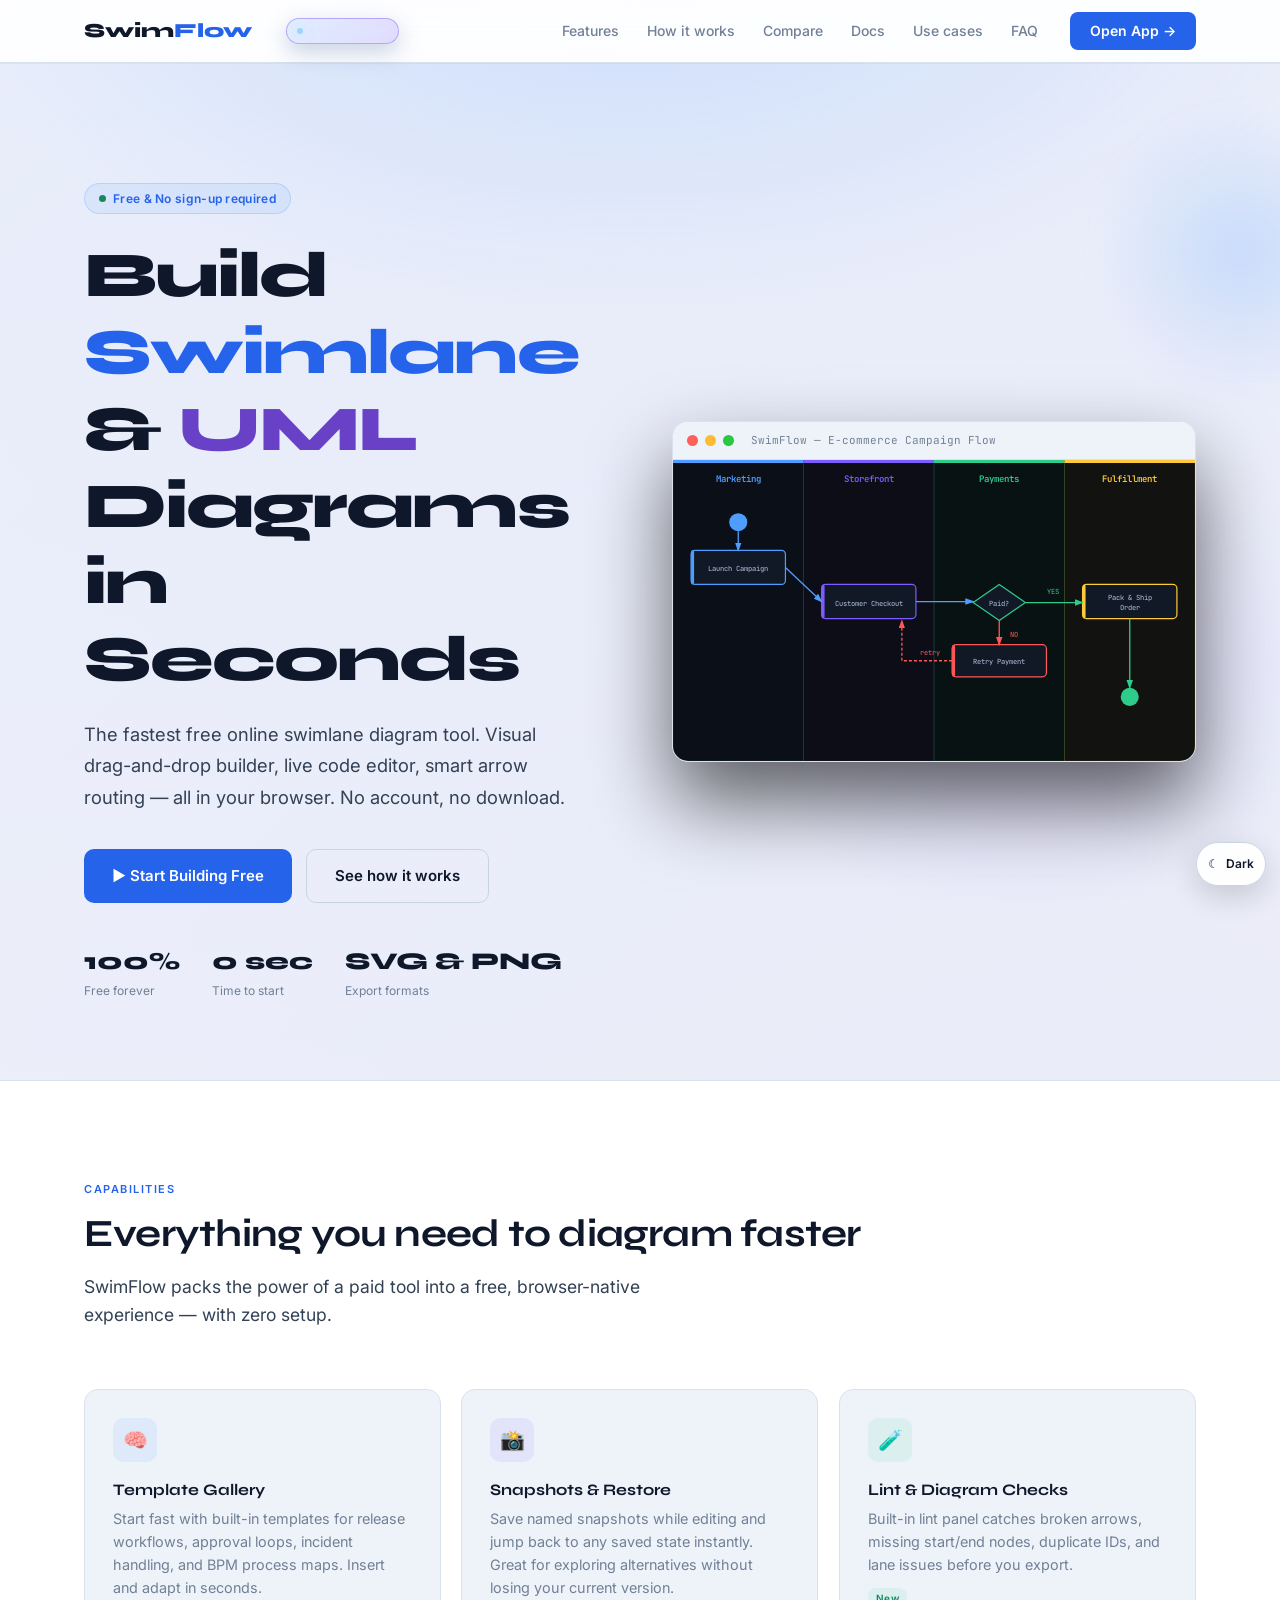
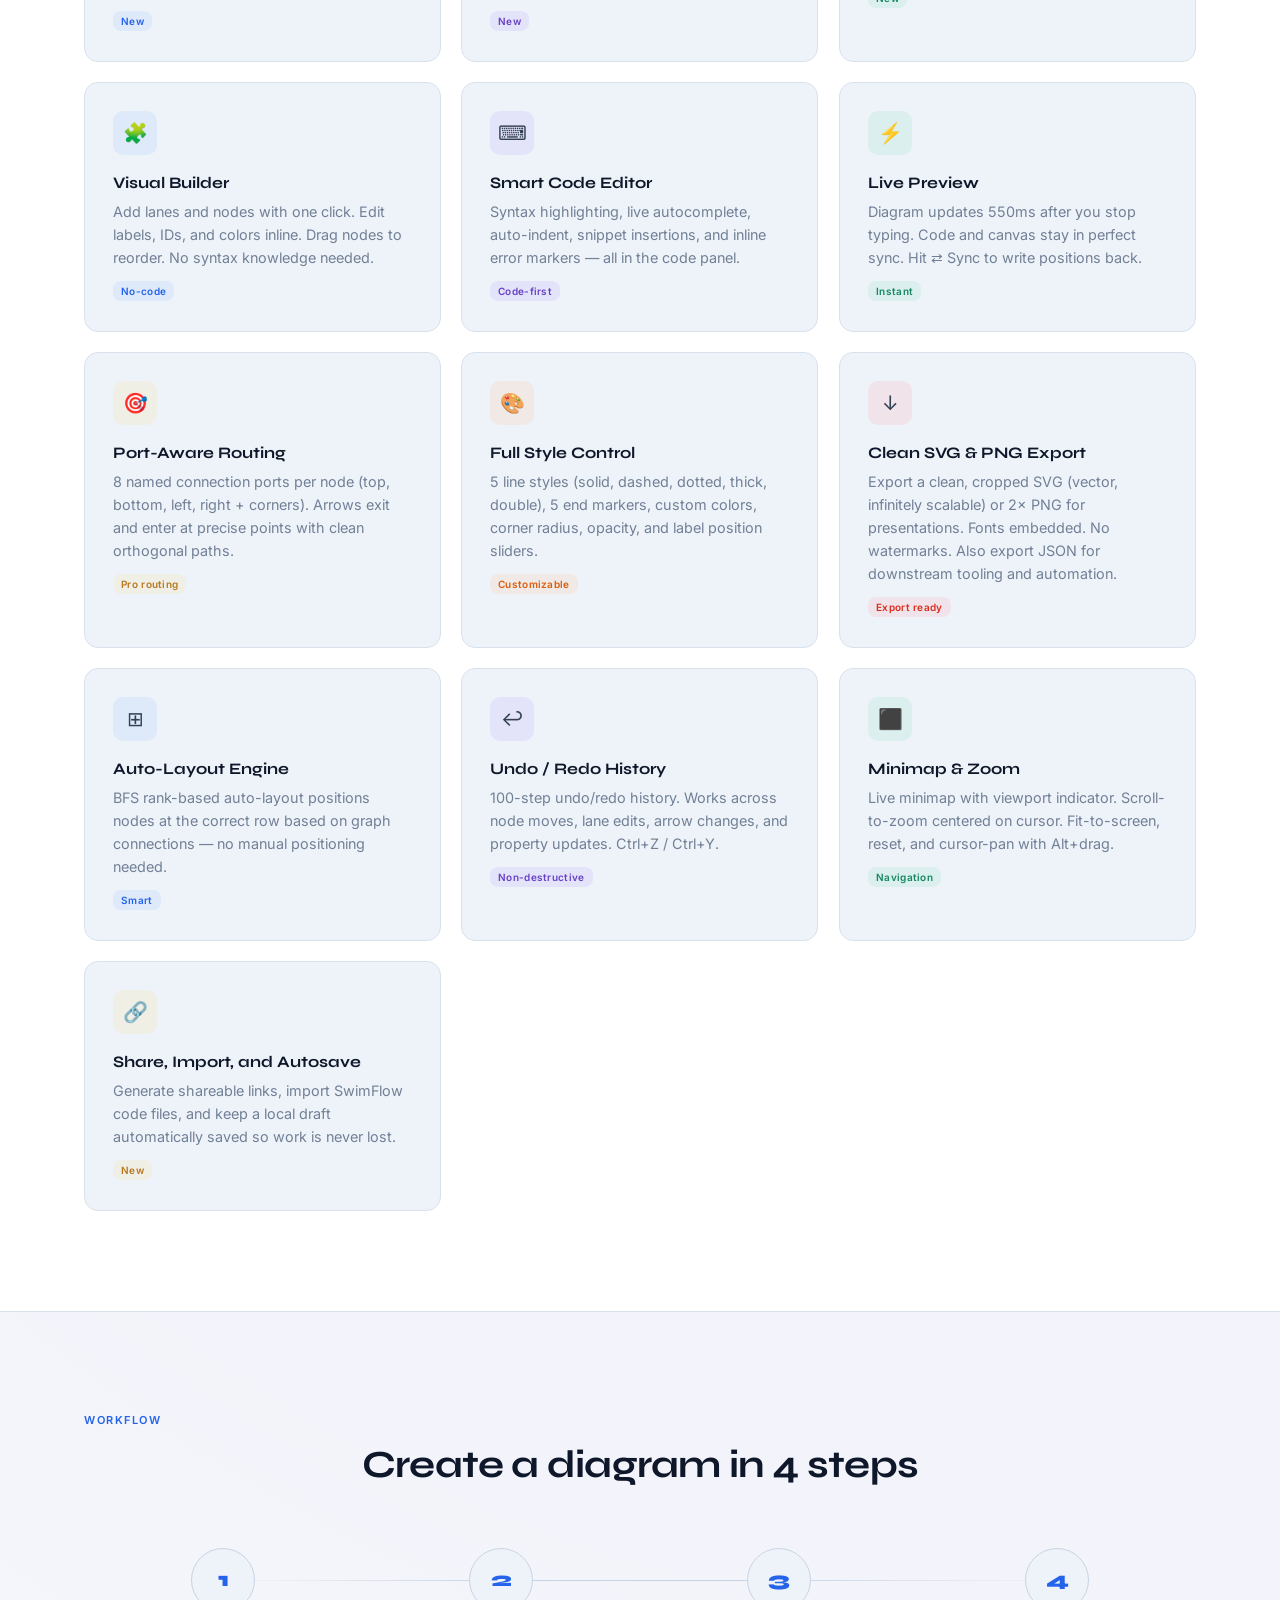
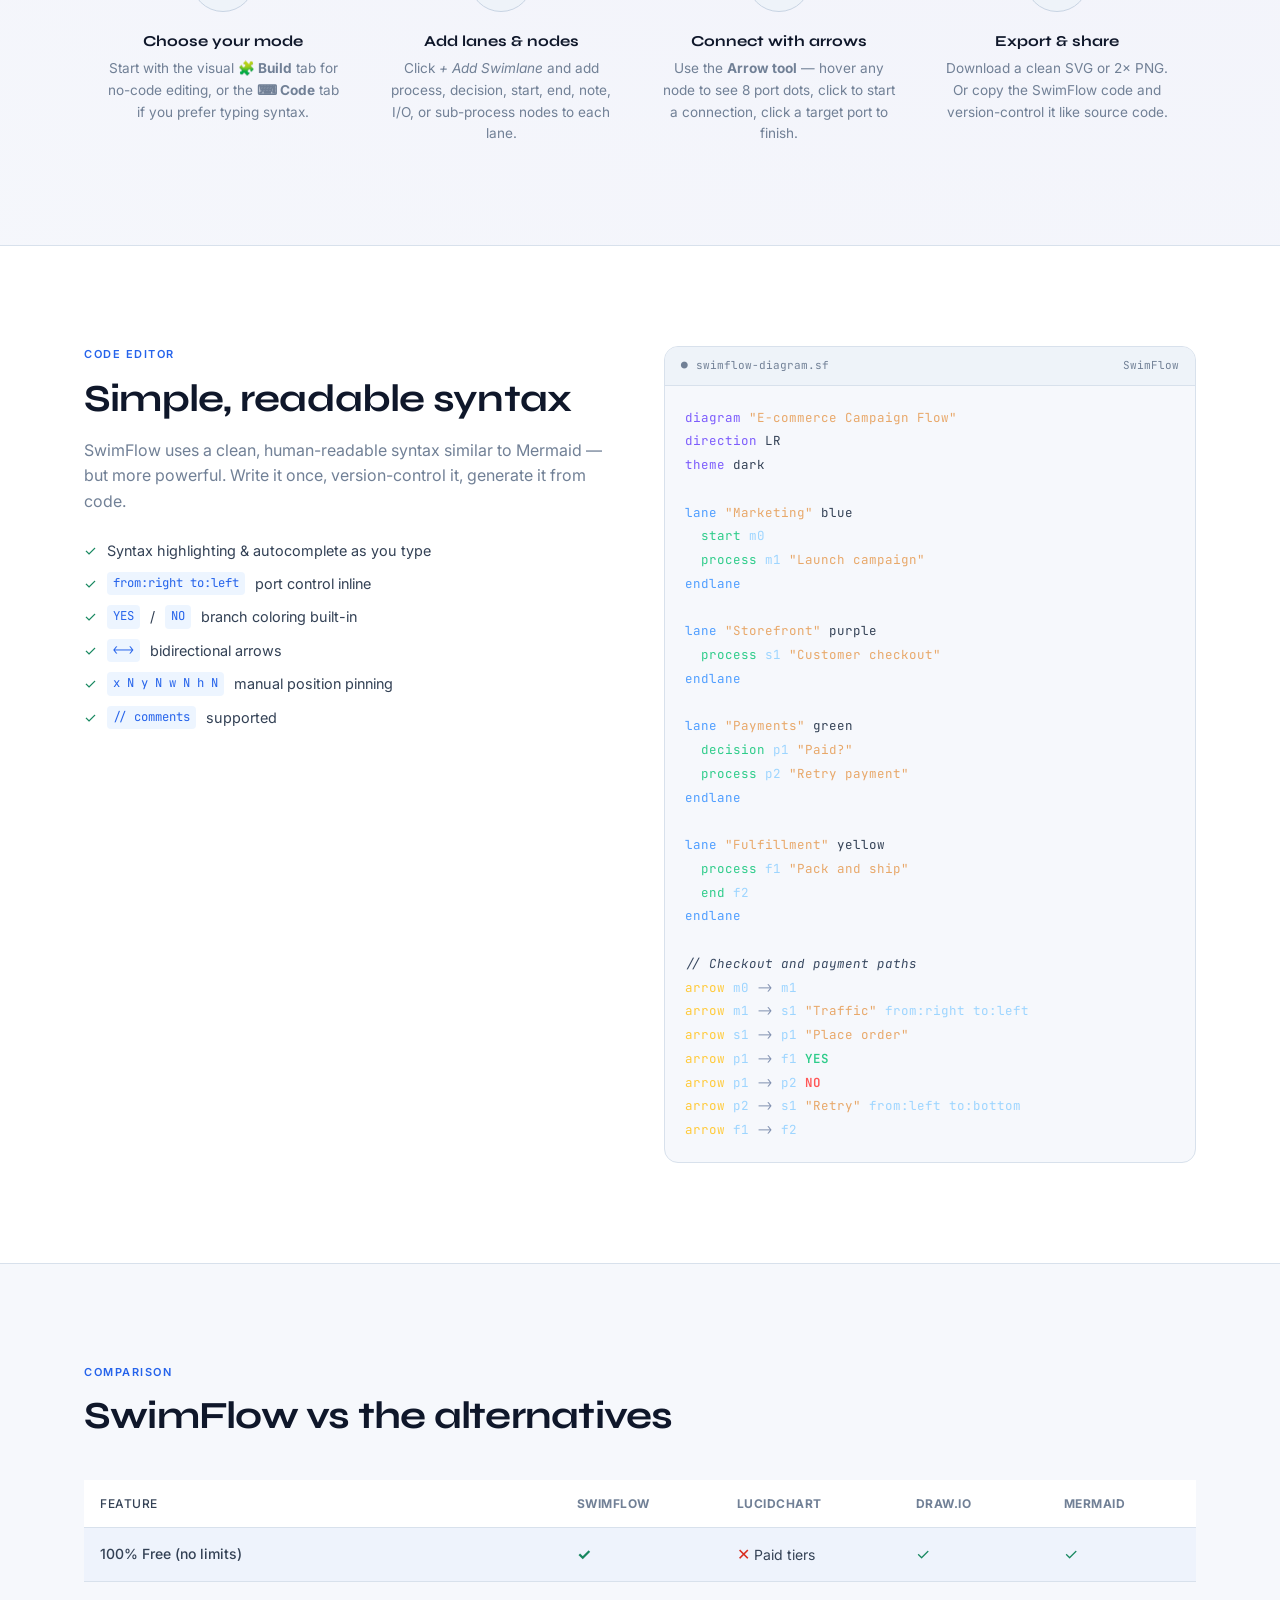
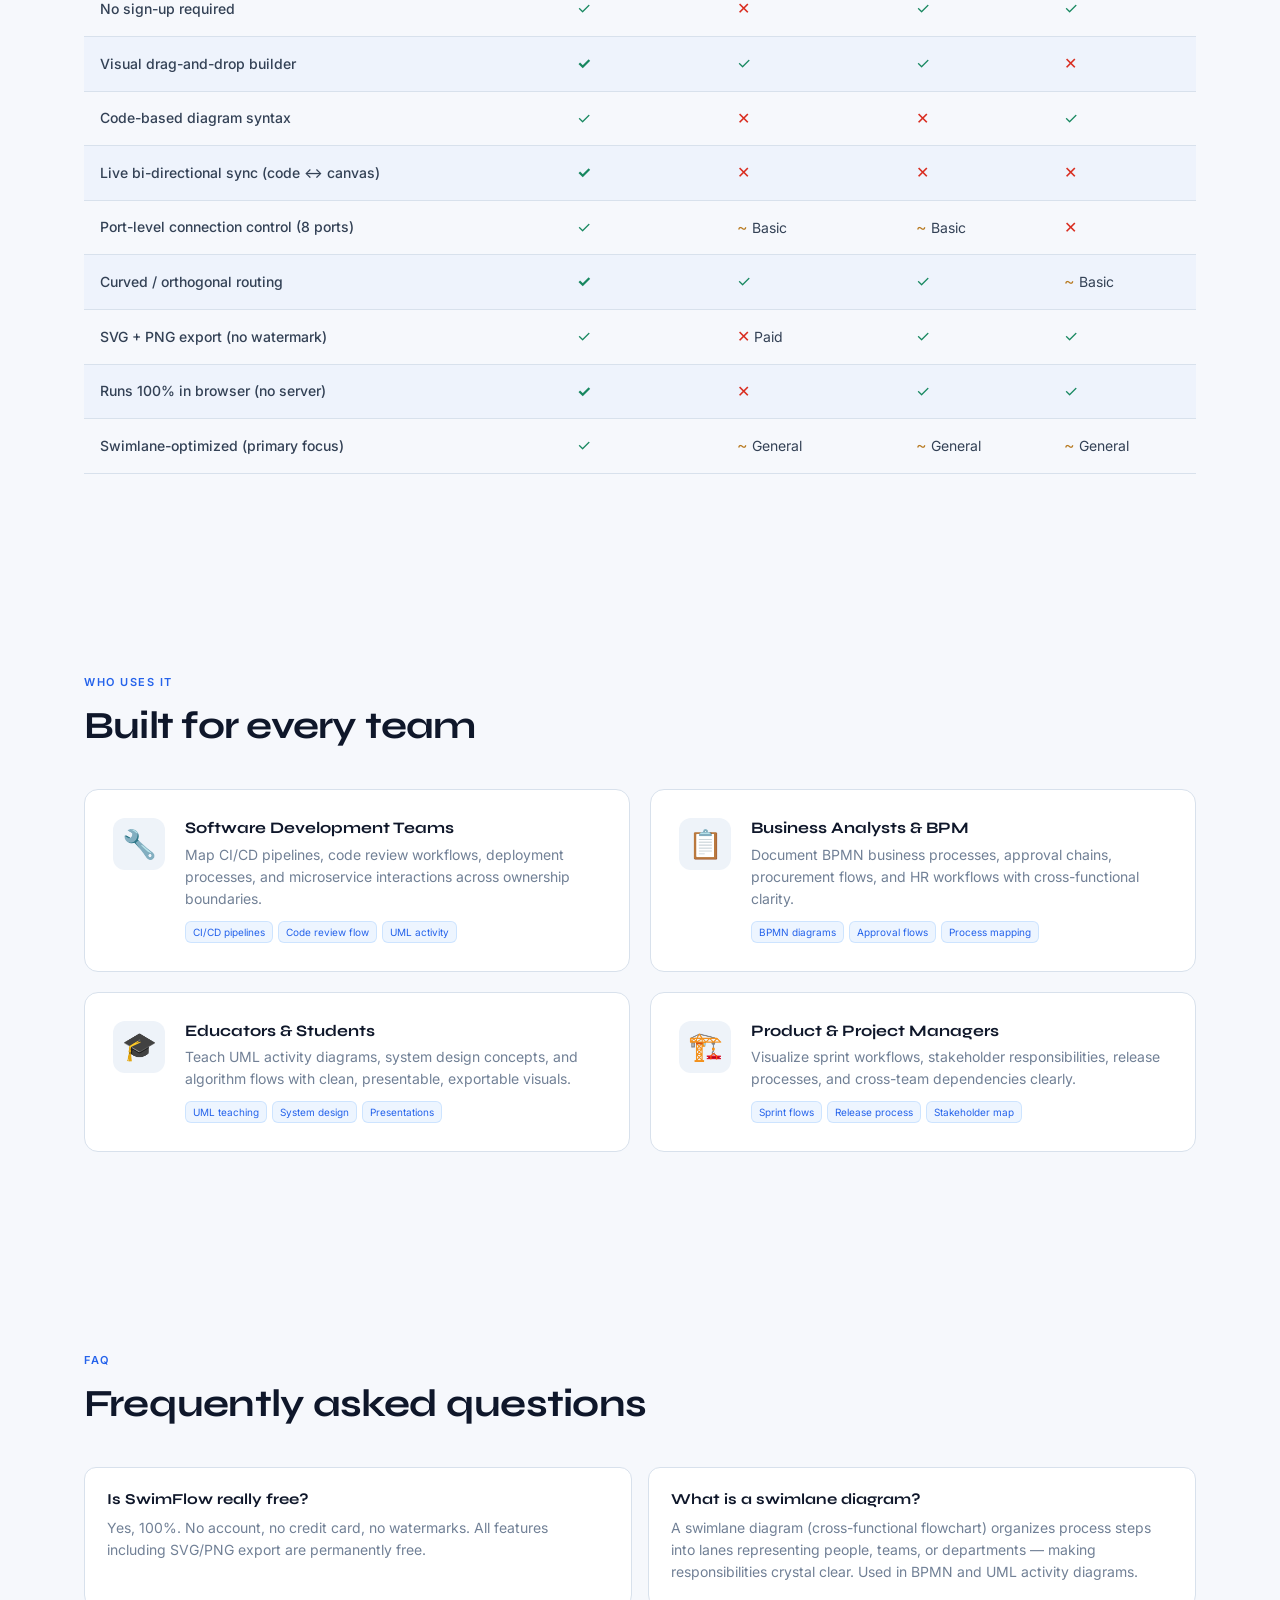
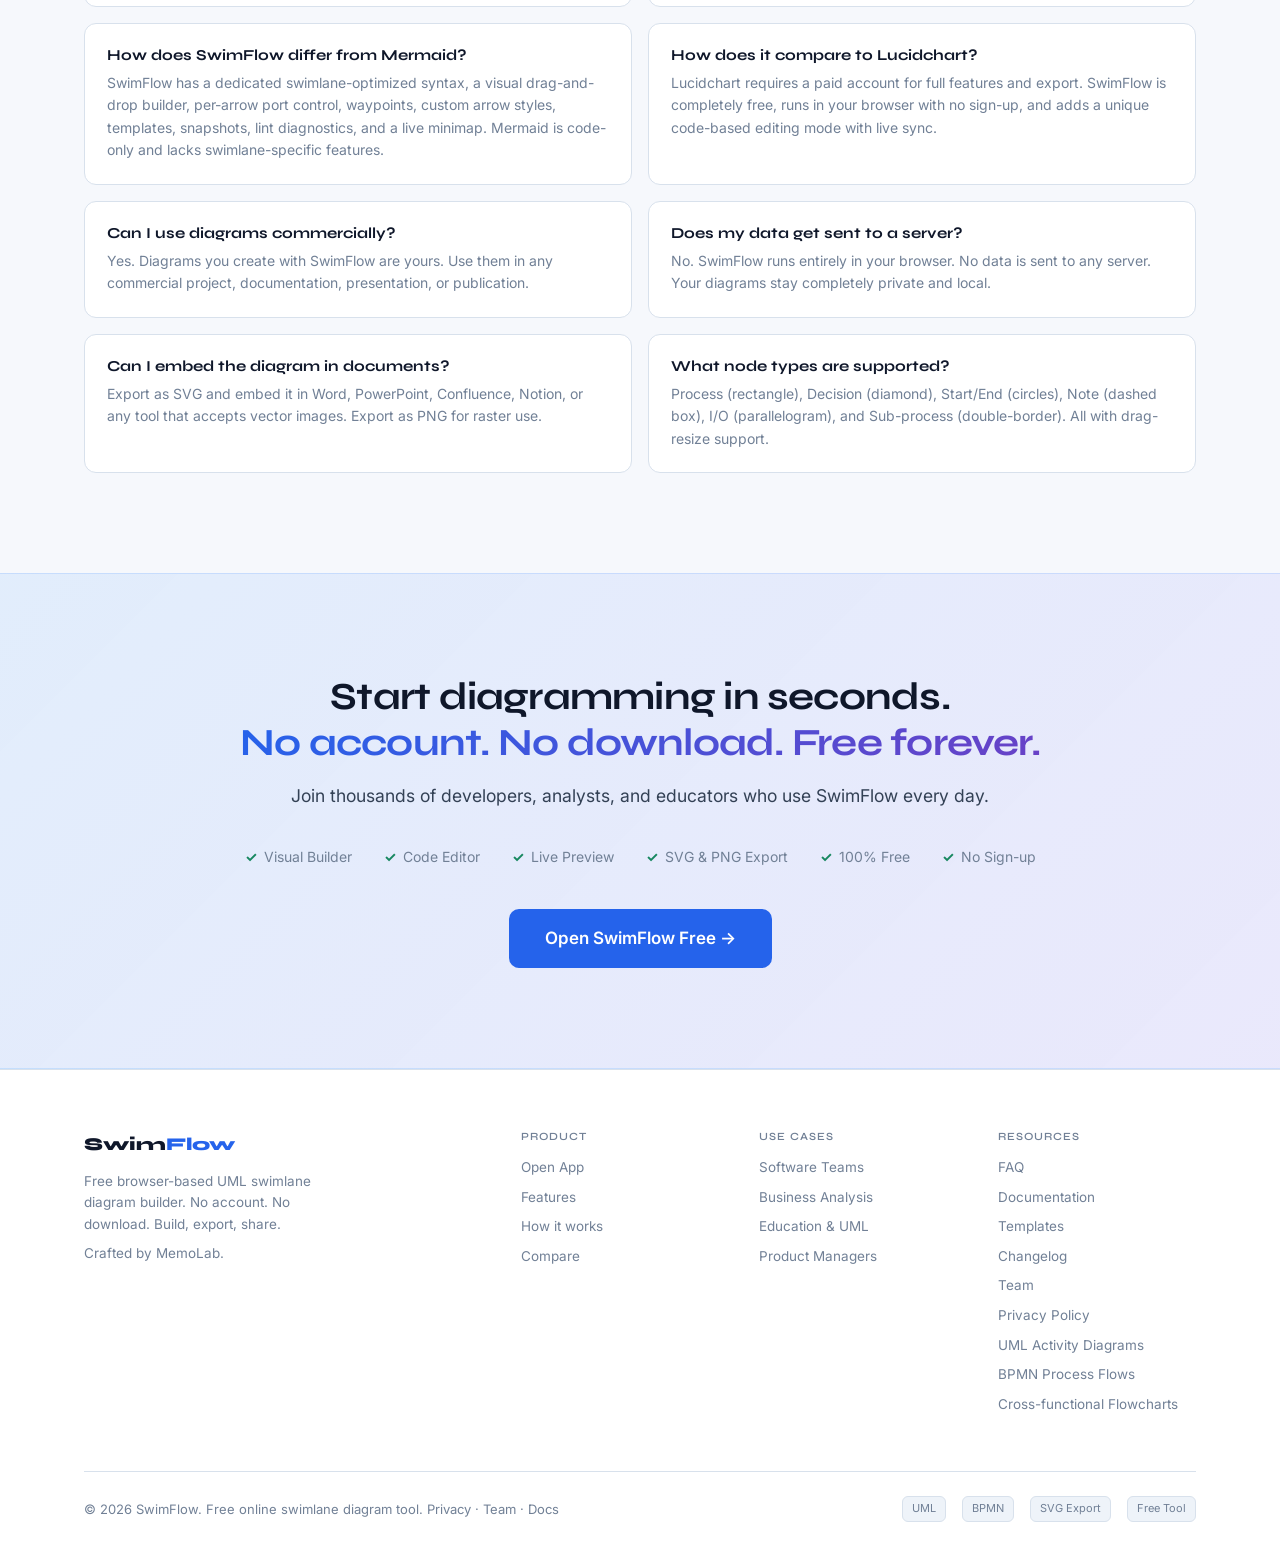
==== commit 500455ef: "feat: add persistent light interface theme" ====
--- a/index.html
+++ b/index.html
@@ -1287,6 +1287,8 @@
         background-clip: text;
       }
     </style>
+      <link rel="stylesheet" href="/ui-theme.css" />
+    <script src="/ui-theme.js" defer></script>
   </head>
   <body>
     <!-- ── NAV ─────────────────────────────────────────────── -->
--- a/ui-theme.css
+++ b/ui-theme.css
@@ -0,0 +1,169 @@
+/* Shared SwimFlow UI theme layer. Diagram themes remain independent. */
+:root {
+  color-scheme: dark;
+}
+
+:root[data-ui-theme="light"] {
+  color-scheme: light;
+  --bg: #f6f8fc;
+  --bg2: #ffffff;
+  --bg3: #eef3f9;
+  --border: #d8e1ec;
+  --border2: #c8d4e3;
+  --ac: #2563eb;
+  --ac2: #6941c6;
+  --or: #d95d0b;
+  --gr: #16875f;
+  --ye: #b7791f;
+  --re: #d92d20;
+  --tx: #334155;
+  --dim: #718096;
+  --br: #0f172a;
+  --white: #ffffff;
+
+  /* App/editor token set */
+  --p1: #ffffff;
+  --p2: #f8fafc;
+  --p3: #eef3f9;
+  --b1: #dce5ef;
+  --b2: #cbd7e6;
+  --b3: #b9c8db;
+  --a2: #6941c6;
+  --pk: #b832d9;
+  --dm: #718096;
+}
+
+:root[data-ui-theme="light"] body {
+  background:
+    radial-gradient(circle at 10% -10%, rgba(37, 99, 235, 0.08), transparent 34%),
+    radial-gradient(circle at 88% 20%, rgba(105, 65, 198, 0.06), transparent 38%),
+    var(--bg) !important;
+  color: var(--tx) !important;
+}
+
+:root[data-ui-theme="light"] #top,
+:root[data-ui-theme="light"] nav,
+:root[data-ui-theme="light"] .nav,
+:root[data-ui-theme="light"] header,
+:root[data-ui-theme="light"] .header {
+  background-color: rgba(255, 255, 255, 0.9) !important;
+  border-color: var(--border, var(--b1)) !important;
+  box-shadow: 0 1px 0 rgba(15, 23, 42, 0.04);
+}
+
+:root[data-ui-theme="light"] #topSupport,
+:root[data-ui-theme="light"] #top[data-tools-mode="auto"]:hover #topSupport,
+:root[data-ui-theme="light"] #top[data-tools-mode="auto"]:focus-within #topSupport,
+:root[data-ui-theme="light"] .dropdown,
+:root[data-ui-theme="light"] .menu,
+:root[data-ui-theme="light"] .popover,
+:root[data-ui-theme="light"] .modal,
+:root[data-ui-theme="light"] dialog {
+  background: rgba(255, 255, 255, 0.97) !important;
+  border-color: var(--border, var(--b1)) !important;
+  box-shadow: 0 18px 48px rgba(15, 23, 42, 0.14) !important;
+}
+
+:root[data-ui-theme="light"] .seg {
+  background: #eef3f8 !important;
+}
+
+:root[data-ui-theme="light"] input,
+:root[data-ui-theme="light"] textarea,
+:root[data-ui-theme="light"] select,
+:root[data-ui-theme="light"] .miniInput,
+:root[data-ui-theme="light"] .modeSel {
+  background: #ffffff !important;
+  color: #1e293b !important;
+  border-color: var(--border2, var(--b2)) !important;
+}
+
+:root[data-ui-theme="light"] input::placeholder,
+:root[data-ui-theme="light"] textarea::placeholder {
+  color: #94a3b8 !important;
+}
+
+:root[data-ui-theme="light"] .btn:not(.ac):not(.gr):not(.ye):not(.re),
+:root[data-ui-theme="light"] button:not(.ui-theme-toggle) {
+  border-color: var(--border2, var(--b2));
+}
+
+:root[data-ui-theme="light"] .btn:hover,
+:root[data-ui-theme="light"] button:not(.ui-theme-toggle):hover {
+  box-shadow: 0 6px 18px rgba(37, 99, 235, 0.1);
+}
+
+:root[data-ui-theme="light"] pre,
+:root[data-ui-theme="light"] code,
+:root[data-ui-theme="light"] .code,
+:root[data-ui-theme="light"] .editor {
+  border-color: var(--border, var(--b1));
+}
+
+:where(a, button, input, textarea, select, [tabindex]):focus-visible {
+  outline: 2px solid var(--ac, #2563eb) !important;
+  outline-offset: 2px;
+}
+
+:where(button, .btn, a) {
+  -webkit-tap-highlight-color: transparent;
+}
+
+:where(button, .btn) {
+  transition:
+    background-color 160ms ease,
+    border-color 160ms ease,
+    color 160ms ease,
+    box-shadow 180ms ease,
+    transform 120ms ease;
+}
+
+:where(button, .btn):active {
+  transform: translateY(0) scale(0.98);
+}
+
+.ui-theme-toggle {
+  position: fixed;
+  right: max(14px, env(safe-area-inset-right));
+  bottom: max(14px, env(safe-area-inset-bottom));
+  z-index: 99999;
+  min-width: 44px;
+  min-height: 44px;
+  padding: 8px 11px;
+  border: 1px solid var(--border2, var(--b2, #334155));
+  border-radius: 999px;
+  background: color-mix(in srgb, var(--bg2, var(--p1, #0d1018)) 92%, transparent);
+  color: var(--br, #e8f0ff);
+  box-shadow: 0 10px 30px rgba(0, 0, 0, 0.16);
+  backdrop-filter: blur(16px);
+  -webkit-backdrop-filter: blur(16px);
+  cursor: pointer;
+  display: inline-flex;
+  align-items: center;
+  justify-content: center;
+  gap: 7px;
+  font: 600 12px/1 "Inter", "JetBrains Mono", system-ui, sans-serif;
+}
+
+.ui-theme-toggle:hover {
+  transform: translateY(-1px);
+  border-color: var(--ac, #2563eb);
+  box-shadow: 0 12px 34px rgba(37, 99, 235, 0.16);
+}
+
+.ui-theme-toggle__label {
+  display: none;
+}
+
+@media (min-width: 860px) {
+  .ui-theme-toggle__label { display: inline; }
+}
+
+@media (prefers-reduced-motion: reduce) {
+  *, *::before, *::after {
+    scroll-behavior: auto !important;
+    transition-duration: 0.01ms !important;
+    animation-duration: 0.01ms !important;
+    animation-iteration-count: 1 !important;
+  }
+}
